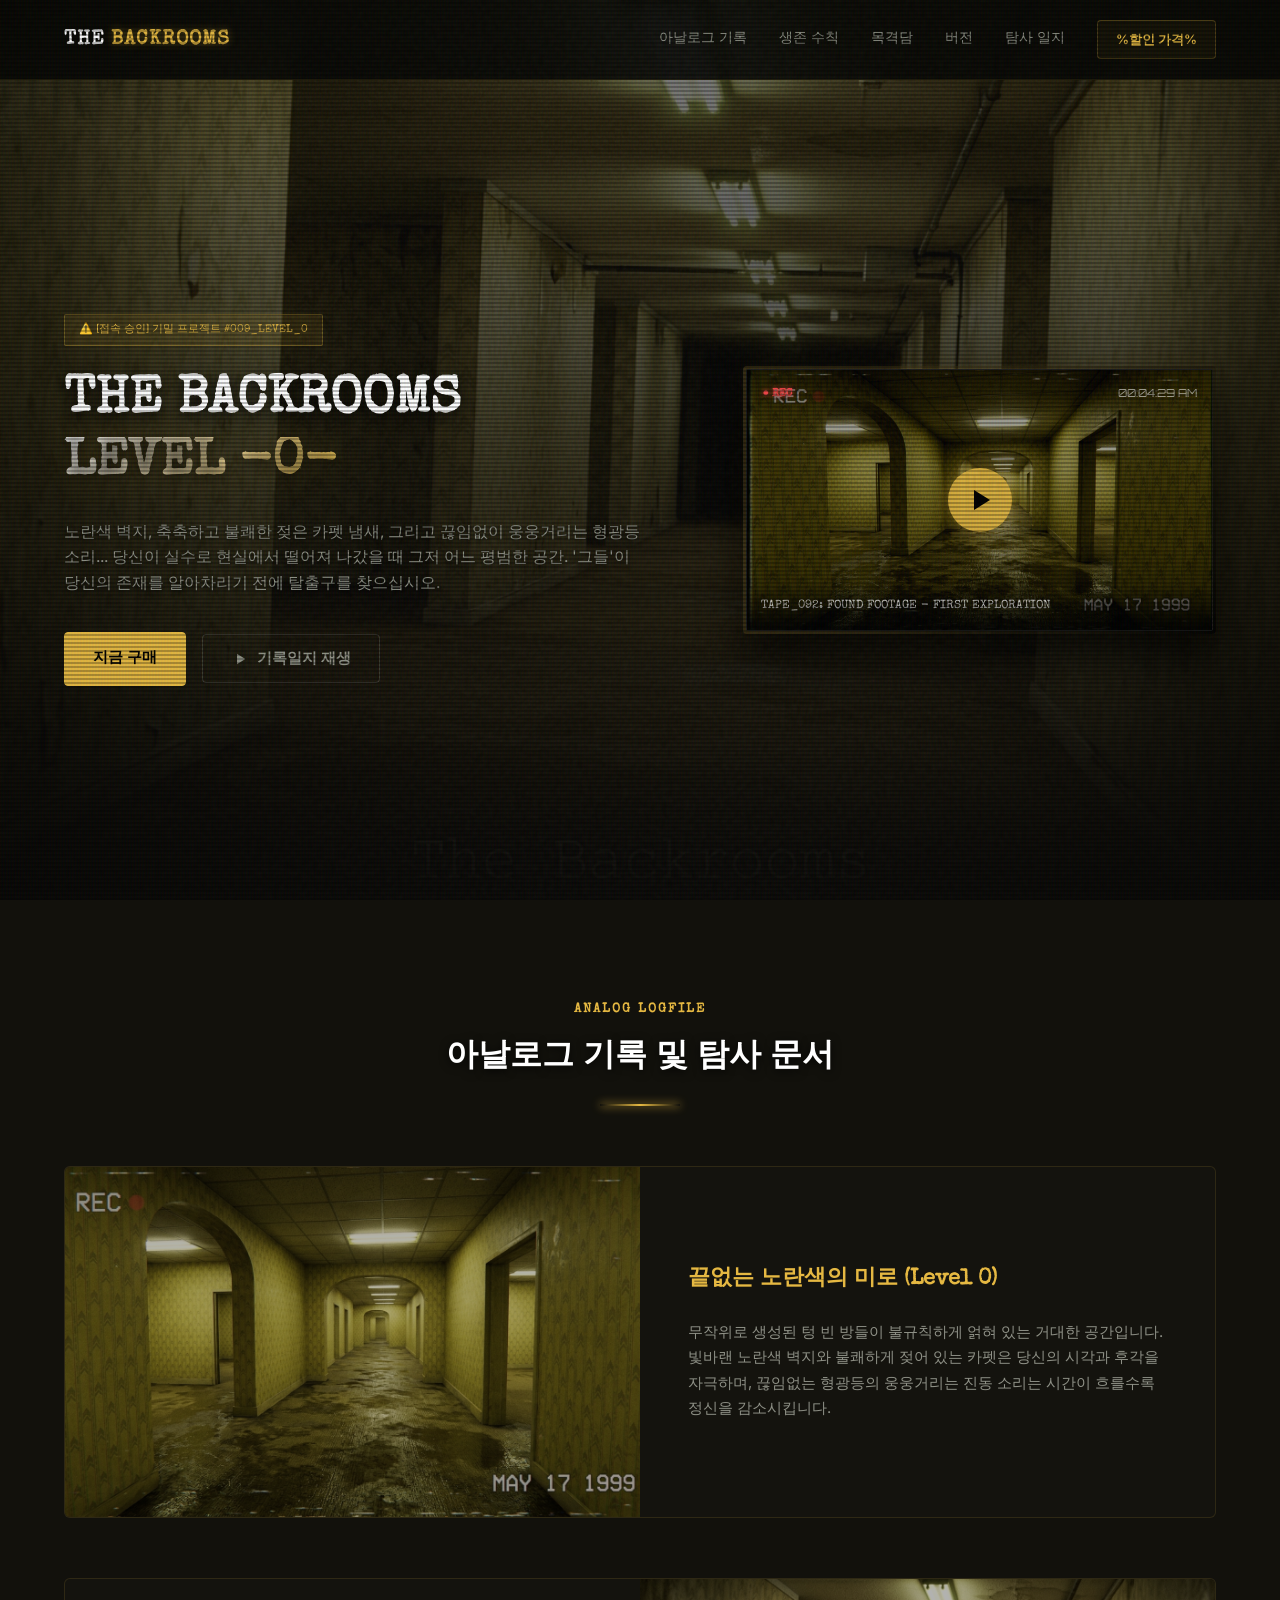
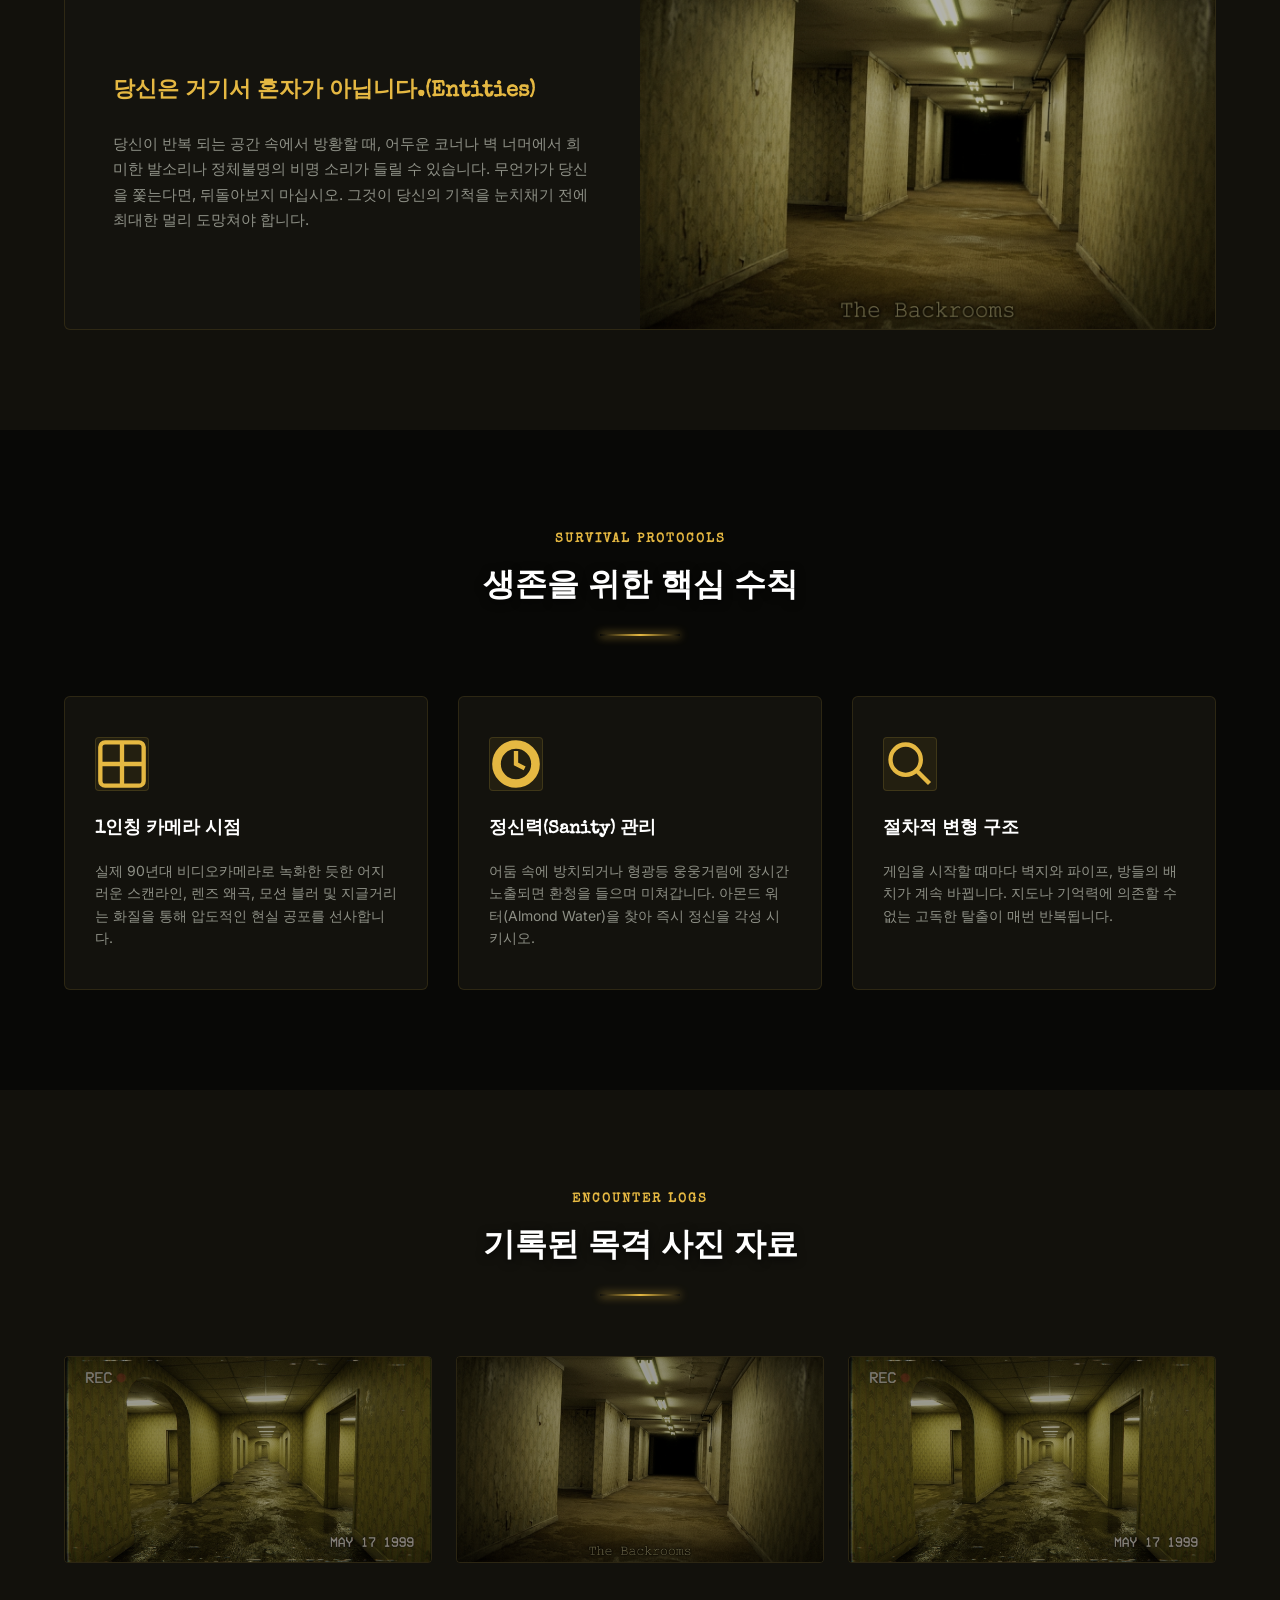
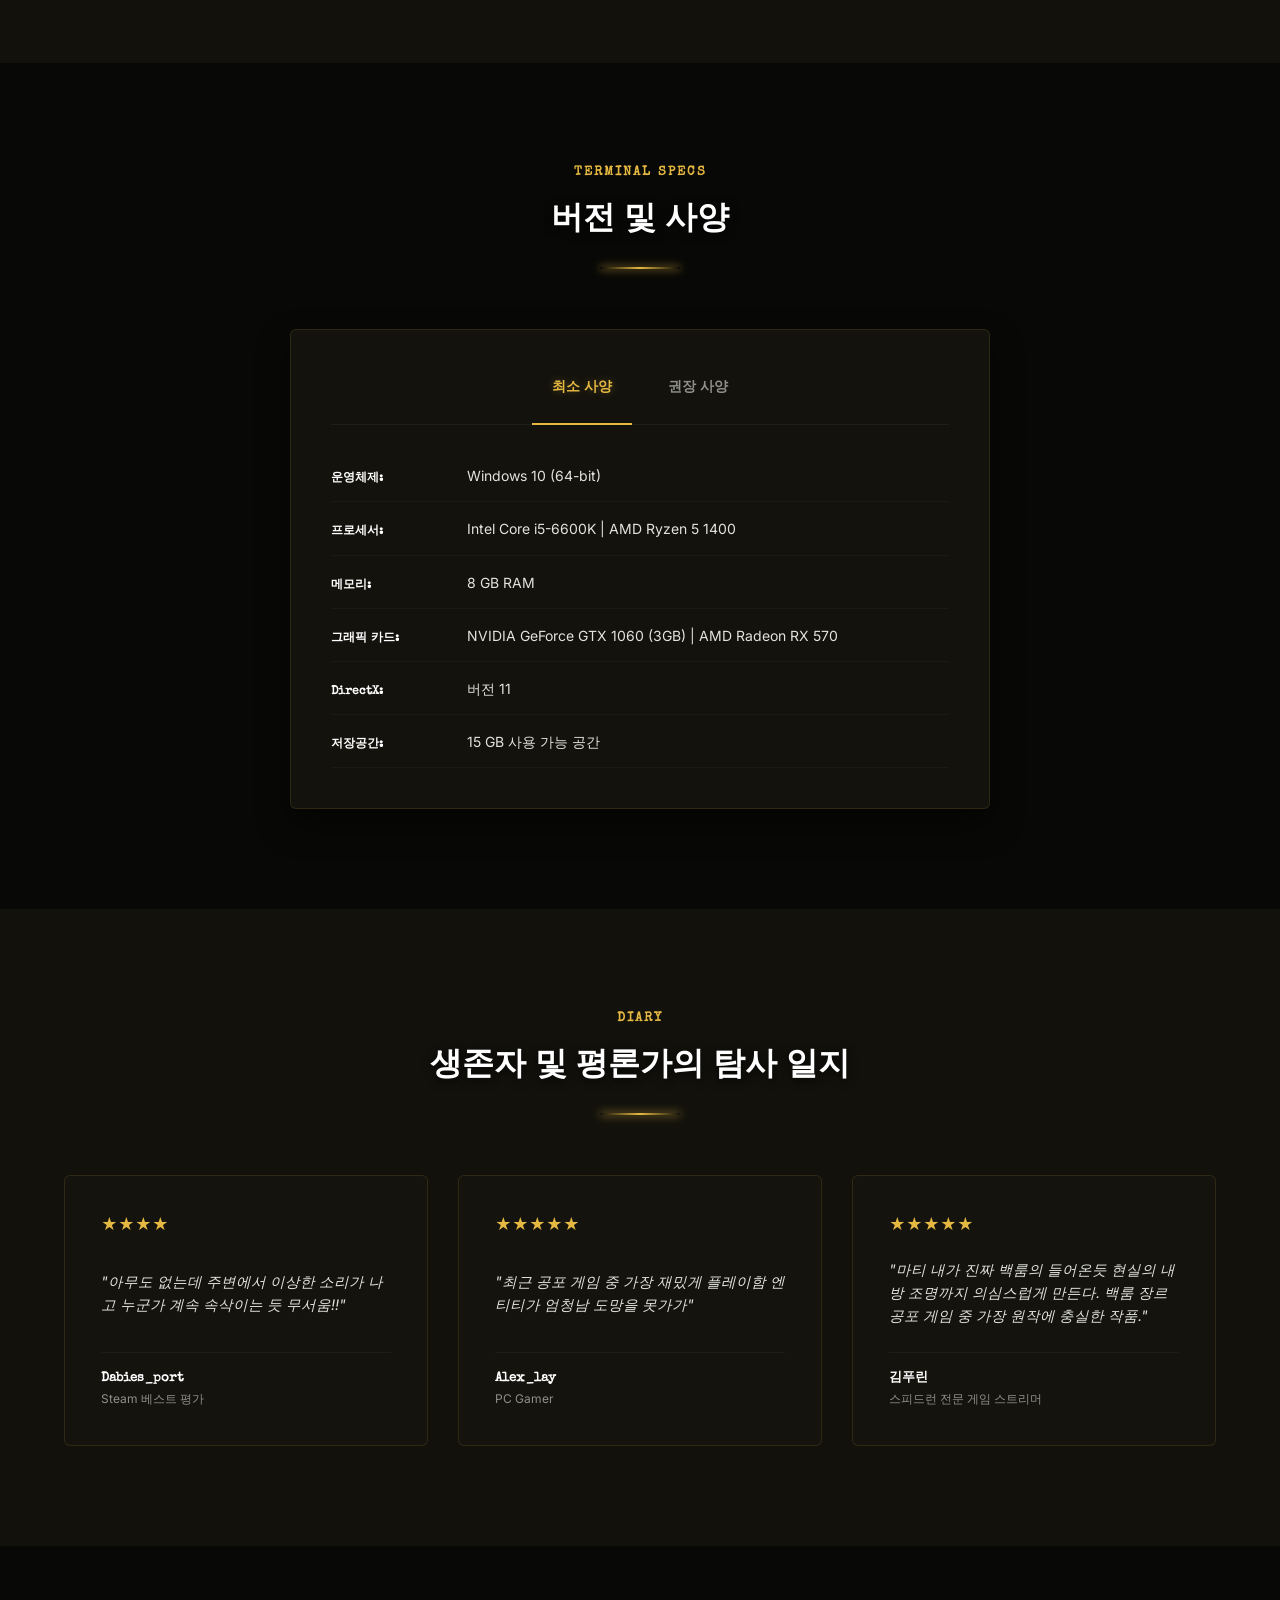
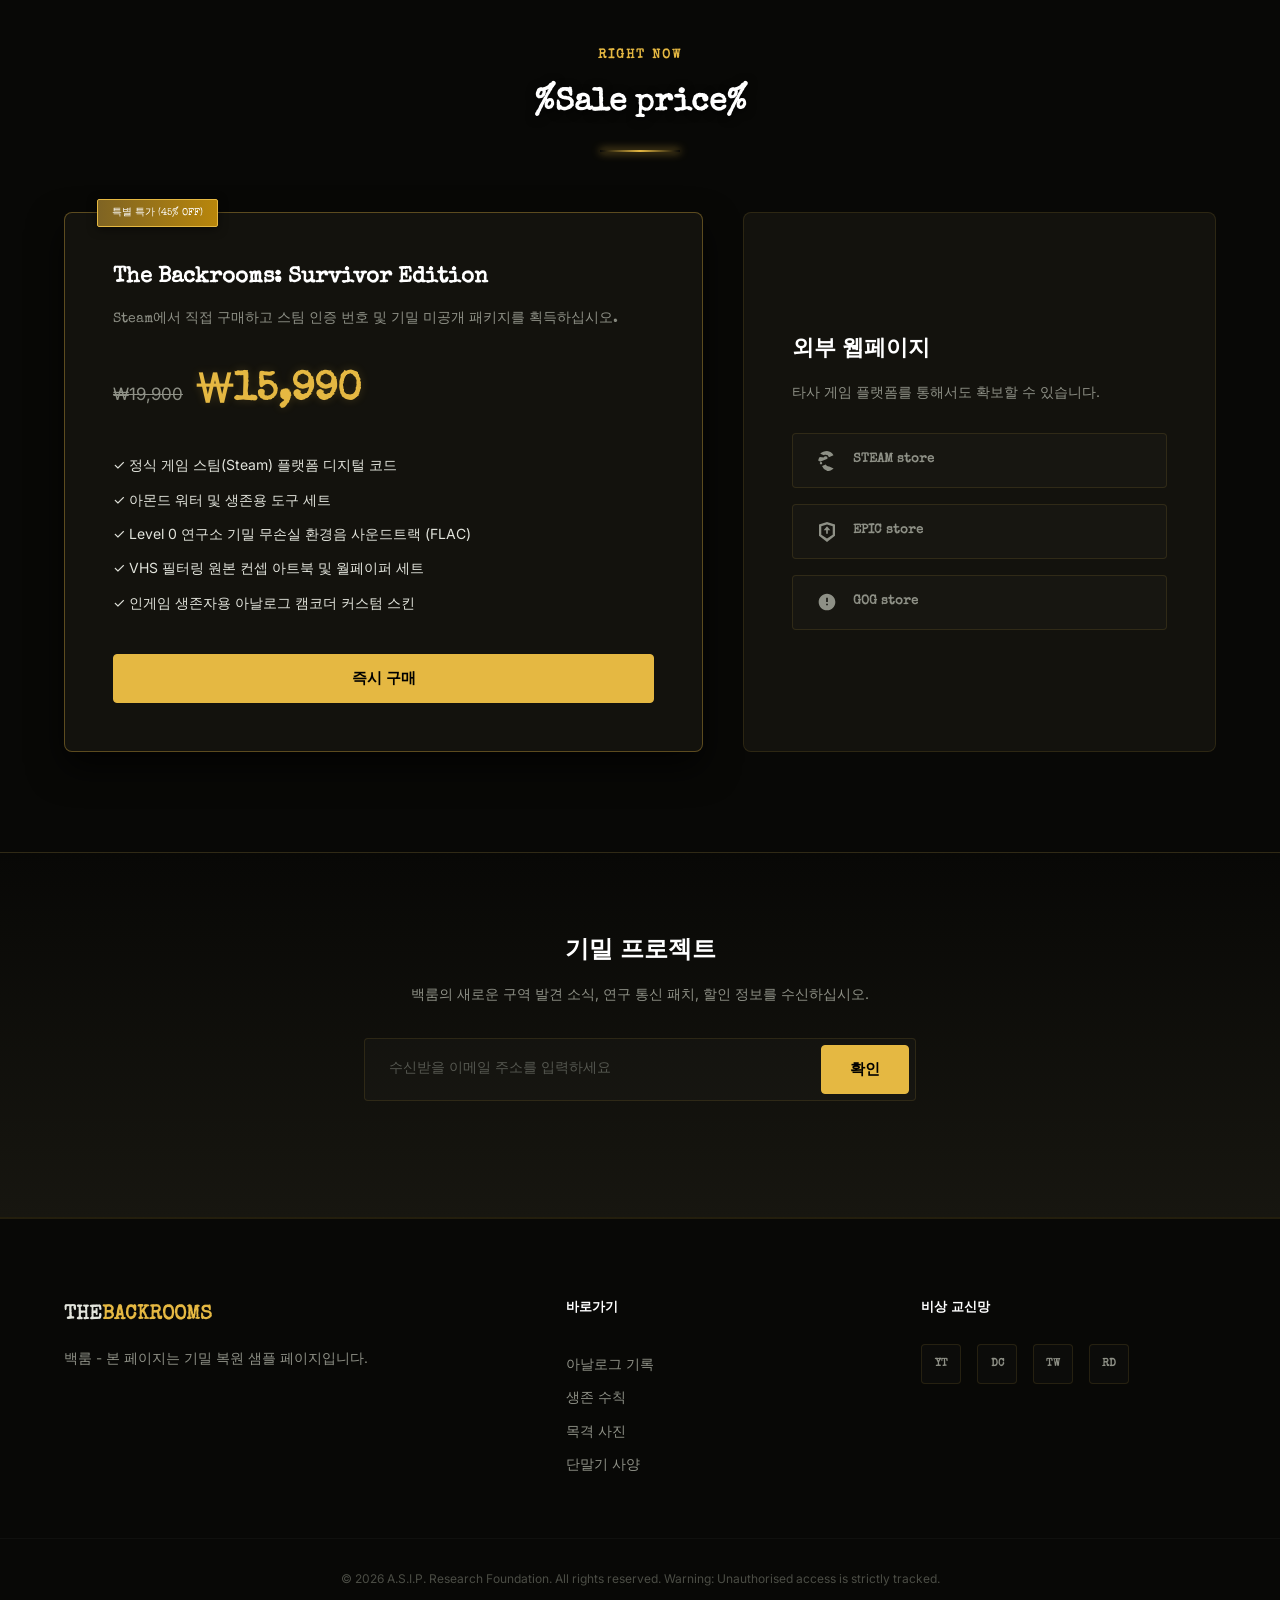
==== index.html @ 6754f657 "first commit" ====
<!DOCTYPE html>
<html lang="ko">
<head>
    <meta charset="UTF-8">
    <meta name="viewport" content="width=device-width, initial-scale=1.0">
    <title>THE BACKROOMS | 백룸 미지의 공간</title>
    <!-- SEO Meta Tags -->
    <meta name="description" content="더 백룸: 미지의 공간 - 그저 평범한 방에서 탈출하세요. 평범한 일상 속의 공포를 체험하는 1인칭 아날로그 생존 호러 게임.">
    <meta name="keywords" content="The Backrooms, 백룸, 백룸게임, 리미널 스페이스, 아날로그 호러, 공포게임, 생존게임, 미지의 게임">
    
    <!-- Open Graph / Facebook -->
    <meta property="og:type" content="website">
    <meta property="og:title" content="THE BACKROOMS | Lost in the Liminal">
    <meta property="og:description" content="그저 어느 평범한 방에서 탈출하십시오. '그들'이 오기 전에.">
    <meta property="og:image" content="./assets/hero_bg.jpg">
    
    <!-- Twitter -->
    <meta property="twitter:card" content="summary_large_image">
    <meta property="twitter:title" content="THE BACKROOMS | Lost in the Liminal">
    <meta property="twitter:description" content="그저 어느 평범한 방에서 탈출하십시오. '그들'이 오기 전에.">
    <meta property="twitter:image" content="./assets/hero_bg.jpg">

    <!-- Fonts -->
    <link rel="preconnect" href="https://fonts.googleapis.com">
    <link rel="preconnect" href="https://fonts.gstatic.com" crossorigin>
    <link href="https://fonts.googleapis.com/css2?family=Special+Elite&family=Inter:wght@300;400;500;600;700&family=Orbitron:wght@500;700;900&display=swap" rel="stylesheet">
    
    <!-- Stylesheet -->
    <link rel="stylesheet" href="style.css">
</head>
<body class="backrooms-theme">

    <!-- VHS Scanline/Noise Overlay -->
    <div class="vhs-overlay"></div>
    <div class="vhs-static"></div>

    <!-- Header Navigation -->
    <header class="navbar" id="main-navbar">
        <div class="nav-container">
            <a href="#" class="nav-logo">
                <span class="logo-text">THE</span><span class="logo-highlight">BACKROOMS</span>
            </a>
            <nav class="nav-menu" id="nav-menu">
                <a href="#about" class="nav-link">아날로그 기록</a>
                <a href="#features" class="nav-link">생존 수칙</a>
                <a href="#gallery" class="nav-link">목격담</a>
                <a href="#specs" class="nav-link">버전</a>
                <a href="#reviews" class="nav-link">탐사 일지</a>
                <a href="#purchase" class="btn btn-secondary nav-buy-btn">%할인 가격%</a>
            </nav>
            <button class="nav-toggle" id="nav-toggle" aria-label="메뉴 토글">
                <span class="bar"></span>
                <span class="bar"></span>
                <span class="bar"></span>
            </button>
        </div>
    </header>

    <!-- Hero Section -->
    <section class="hero" id="home">
        <div class="hero-bg" style="background-image: linear-gradient(to bottom, rgba(10, 9, 8, 0.5), rgba(10, 9, 8, 0.98)), url('./assets/hero_bg.jpg');"></div>
        <div class="hero-content-wrapper">
            <div class="container hero-container">
                <div class="hero-text-block">
                    <span class="hero-badge glitch-flicker">⚠️ [접속 승인] 기밀 프로젝트 #009_LEVEL_0</span>
                    <h1 class="hero-title glitch-text" data-text="THE BACKROOMS">THE BACKROOMS<br><span class="gradient-text font-retro">LEVEL -0-</span></h1>
                    <p class="hero-description">
                        노란색 벽지, 축축하고 불쾌한 젖은 카펫 냄새, 그리고 끊임없이 웅웅거리는 형광등 소리... 당신이 실수로 현실에서 떨어져 나갔을 때 그저 어느 평범한 공간. '그들'이 당신의 존재를 알아차리기 전에 탈출구를 찾으십시오.
                    </p>
                    <div class="hero-cta-group">
                        <a href="#purchase" class="btn btn-primary btn-glow font-retro">지금 구매</a>
                        <button class="btn btn-outline font-retro" id="play-trailer-btn">
                            <svg class="play-icon" viewBox="0 0 24 24" fill="currentColor">
                                <path d="M8 5v14l11-7z"/>
                            </svg>
                            기록일지 재생
                        </button>
                    </div>
                </div>
                <div class="hero-media-block">
                    <div class="hero-card-glowing">
                        <div class="video-container vhs-frame">
                            <div class="vhs-rec-indicator">● REC</div>
                            <div class="vhs-time-indicator">00:04:29 AM</div>
                            <img src="./assets/screenshot_1.jpg" alt="The Backrooms Level 0" class="video-placeholder">
                            <button class="play-overlay-btn" id="play-video-btn" aria-label="재생">
                                <span class="play-arrow"></span>
                            </button>
                            <div class="video-title-bar">TAPE_092: FOUND FOOTAGE - FIRST EXPLORATION</div>
                        </div>
                    </div>
                </div>
            </div>
        </div>
    </section>

    <!-- Game Description Section -->
    <section class="about" id="about">
        <div class="container">
            <div class="section-header">
                <span class="subtitle">ANALOG LOGFILE</span>
                <h2 class="section-title text-flicker">아날로그 기록 및 탐사 문서</h2>
                <div class="header-line"></div>
            </div>
            <div class="about-grid">
                <div class="about-card-large">
                    <div class="about-card-img" style="background-image: url('./assets/screenshot_1.jpg');"></div>
                    <div class="about-card-content">
                        <h3>끝없는 노란색의 미로 (Level 0)</h3>
                        <p>
                            무작위로 생성된 텅 빈 방들이 불규칙하게 얽혀 있는 거대한 공간입니다. 빛바랜 노란색 벽지와 불쾌하게 젖어 있는 카펫은 당신의 시각과 후각을 자극하며, 끊임없는 형광등의 웅웅거리는 진동 소리는 시간이 흐를수록 정신을 감소시킵니다.
                        </p>
                    </div>
                </div>
                <div class="about-card-large reverse">
                    <div class="about-card-img" style="background-image: url('./assets/screenshot_2.jpg');"></div>
                    <div class="about-card-content">
                        <h3>당신은 거기서 혼자가 아닙니다.(Entities)</h3>
                        <p>
                            당신이 반복 되는 공간 속에서 방황할 때, 어두운 코너나 벽 너머에서 희미한 발소리나 정체불명의 비명 소리가 들릴 수 있습니다. 무언가가 당신을 쫓는다면, 뒤돌아보지 마십시오. 그것이 당신의 기척을 눈치채기 전에 최대한 멀리 도망쳐야 합니다.
                        </p>
                    </div>
                </div>
            </div>
        </div>
    </section>

    <!-- Key Features Section -->
    <section class="features" id="features">
        <div class="container">
            <div class="section-header">
                <span class="subtitle">SURVIVAL PROTOCOLS</span>
                <h2 class="section-title">생존을 위한 핵심 수칙</h2>
                <div class="header-line"></div>
            </div>
            <div class="features-grid">
                <div class="feature-card">
                    <div class="feature-icon">
                        <svg viewBox="0 0 24 24" fill="none" stroke="currentColor" stroke-width="2">
                            <rect x="2" y="2" width="20" height="20" rx="2.18" ry="2.18"/>
                            <line x1="12" y1="2" x2="12" y2="22"/>
                            <line x1="2" y1="12" x2="22" y2="12"/>
                        </svg>
                    </div>
                    <h3>1인칭 카메라 시점</h3>
                    <p>실제 90년대 비디오카메라로 녹화한 듯한 어지러운 스캔라인, 렌즈 왜곡, 모션 블러 및 지글거리는 화질을 통해 압도적인 현실 공포를 선사합니다.</p>
                </div>
                <div class="feature-card">
                    <div class="feature-icon">
                        <svg viewBox="0 0 24 24" fill="none" stroke="currentColor" stroke-width="2">
                            <path d="M12 2a10 10 0 0 0-10 10c0 5.523 4.477 10 10 10s10-4.477 10-10A10 10 0 0 0 12 2zm0 18a8 8 0 1 1 0-16 8 8 0 0 1 0 16z"/>
                            <path d="M12 6v6l4 2"/>
                        </svg>
                    </div>
                    <h3>정신력(Sanity) 관리</h3>
                    <p>어둠 속에 방치되거나 형광등 웅웅거림에 장시간 노출되면 환청을 들으며 미쳐갑니다. 아몬드 워터(Almond Water)을 찾아 즉시 정신을 각성 시키시오.</p>
                </div>
                <div class="feature-card">
                    <div class="feature-icon">
                        <svg viewBox="0 0 24 24" fill="none" stroke="currentColor" stroke-width="2">
                            <path d="M21 21L15 15M17 10C17 13.866 13.866 17 10 17C6.13401 17 3 13.866 3 10C3 6.13401 6.13401 3 10 3C13.866 3 17 6.13401 17 10Z" />
                        </svg>
                    </div>
                    <h3>절차적 변형 구조</h3>
                    <p>게임을 시작할 때마다 벽지와 파이프, 방들의 배치가 계속 바뀝니다. 지도나 기억력에 의존할 수 없는 고독한 탈출이 매번 반복됩니다.</p>
                </div>
            </div>
        </div>
    </section>

    <!-- Screenshot Gallery Section -->
    <section class="gallery" id="gallery">
        <div class="container">
            <div class="section-header">
                <span class="subtitle">ENCOUNTER LOGS</span>
                <h2 class="section-title">기록된 목격 사진 자료</h2>
                <div class="header-line"></div>
            </div>
            <div class="gallery-grid">
                <div class="gallery-item" data-index="0">
                    <img src="./assets/screenshot_1.jpg" alt="Level 0: 노란 벽지와 젖은 카펫 구조">
                    <div class="gallery-overlay">
                        <span>파일 복원</span>
                    </div>
                </div>
                <div class="gallery-item" data-index="1">
                    <img src="./assets/screenshot_2.jpg" alt="Level 1: 기괴한 파이프 지하 통로">
                    <div class="gallery-overlay">
                        <span>파일 복원</span>
                    </div>
                </div>
                <div class="gallery-item" data-index="2">
                    <img src="./assets/screenshot_3.jpg" alt="Level 37: 몽환적이지만 기괴한 풀룸(Poolrooms)">
                    <div class="gallery-overlay">
                        <span>파일 복원</span>
                    </div>
                </div>
            </div>
        </div>
    </section>

    <!-- System Requirements Section -->
    <section class="specs" id="specs">
        <div class="container">
            <div class="section-header">
                <span class="subtitle">TERMINAL SPECS</span>
                <h2 class="section-title">버전 및 사양</h2>
                <div class="header-line"></div>
            </div>
            <div class="specs-wrapper">
                <div class="specs-tabs">
                    <button class="spec-tab-btn active font-retro" data-tab="min">최소 사양</button>
                    <button class="spec-tab-btn font-retro" data-tab="rec">권장 사양</button>
                </div>
                <div class="specs-content active" id="spec-min">
                    <ul class="spec-list">
                        <li><strong>운영체제:</strong> Windows 10 (64-bit)</li>
                        <li><strong>프로세서:</strong> Intel Core i5-6600K | AMD Ryzen 5 1400</li>
                        <li><strong>메모리:</strong> 8 GB RAM</li>
                        <li><strong>그래픽 카드:</strong> NVIDIA GeForce GTX 1060 (3GB) | AMD Radeon RX 570</li>
                        <li><strong>DirectX:</strong> 버전 11</li>
                        <li><strong>저장공간:</strong> 15 GB 사용 가능 공간</li>
                    </ul>
                </div>
                <div class="specs-content" id="spec-rec">
                    <ul class="spec-list">
                        <li><strong>운영체제:</strong> Windows 10/11 (64-bit)</li>
                        <li><strong>프로세서:</strong> Intel Core i7-8700K | AMD Ryzen 5 3600X</li>
                        <li><strong>메모리:</strong> 16 GB RAM</li>
                        <li><strong>그래픽 카드:</strong> NVIDIA GeForce RTX 2060 (6GB) | AMD Radeon RX 5600 XT (빛 추적 및 그림자 필수)</li>
                        <li><strong>DirectX:</strong> 버전 12</li>
                        <li><strong>저장공간:</strong> 15 GB 사용 가능 공간 (SSD 권장)</li>
                    </ul>
                </div>
            </div>
        </div>
    </section>

    <!-- Reviews Section -->
    <section class="reviews" id="reviews">
        <div class="container">
            <div class="section-header">
                <span class="subtitle">DIARY</span>
                <h2 class="section-title">생존자 및 평론가의 탐사 일지</h2>
                <div class="header-line"></div>
            </div>
            <div class="reviews-slider">
                <div class="review-card">
                    <div class="review-stars">★★★★</div>
                    <p class="review-text">"아무도 없는데 주변에서 이상한 소리가 나고 누군가 계속 속삭이는 듯 무서움!!"</p>
                    <div class="review-author">
                        <span class="author-name">Dabies_port</span>
                        <span class="author-title">Steam 베스트 평가</span>
                    </div>
                </div>
                <div class="review-card">
                    <div class="review-stars">★★★★★</div>
                    <p class="review-text">"최근 공포 게임 중 가장 재밌게 플레이함 엔티티가 엄청남 도망을 못가가"</p>
                    <div class="review-author">
                        <span class="author-name">Alex_lay</span>
                        <span class="author-title">PC Gamer</span>
                    </div>
                </div>
                <div class="review-card">
                    <div class="review-stars">★★★★★</div>
                    <p class="review-text">"마티 내가 진짜 백룸의 들어온듯 현실의 내 방 조명까지 의심스럽게 만든다. 백룸 장르 공포 게임 중 가장 원작에 충실한 작품."</p>
                    <div class="review-author">
                        <span class="author-name">김푸린</span>
                        <span class="author-title">스피드런 전문 게임 스트리머</span>
                    </div>
                </div>
            </div>
        </div>
    </section>

    <!-- Purchase Section -->
    <section class="purchase" id="purchase">
        <div class="container">
            <div class="section-header">
                <span class="subtitle">Right now</span>
                <h2 class="section-title text-flicker">%Sale price%</h2>
                <div class="header-line"></div>
            </div>
            <div class="purchase-grid">
                <!-- Direct Website Purchase Card (Premium Highlighted) -->
                <div class="purchase-card direct-card backrooms-card">
                    <div class="card-badge glitch-flicker">특별 특가 (45% OFF)</div>
                    <h3 class="font-retro">The Backrooms: Survivor Edition</h3>
                    <p class="card-desc font-retro">Steam에서 직접 구매하고 스팀 인증 번호 및 기밀 미공개 패키지를 획득하십시오.</p>
                    <div class="price-block">
                        <span class="price-original">₩19,900</span>
                        <span class="price-current font-retro">₩15,990</span>
                    </div>
                    <ul class="card-features">
                        <li>✓ 정식 게임 스팀(Steam) 플랫폼 디지털 코드</li>
                        <li>✓ 아몬드 워터 및 생존용 도구 세트</li>
                        <li>✓ Level 0 연구소 기밀 무손실 환경음 사운드트랙 (FLAC)</li>
                        <li>✓ VHS 필터링 원본 컨셉 아트북 및 월페이퍼 세트</li>
                        <li>✓ 인게임 생존자용 아날로그 캠코더 커스텀 스킨</li>
                    </ul>
                    <button class="btn btn-primary btn-glow btn-block font-retro" id="direct-buy-btn">즉시 구매</button>
                </div>

                <!-- Third Party Platform Links -->
                <div class="purchase-card platforms-card">
                    <h3>외부 웹페이지</h3>
                    <p class="card-desc">타사 게임 플랫폼를 통해서도 확보할 수 있습니다.</p>
                    
                    <div class="platform-buttons-list">
                        <a href="https://store.steampowered.com" target="_blank" rel="noopener noreferrer" class="platform-btn steam-btn font-retro">
                            <span class="platform-icon">
                                <svg viewBox="0 0 24 24" fill="currentColor" width="20" height="20">
                                    <path d="M12 .007c-3.155 0-6.002 1.226-8.12 3.208l4.492 1.848c.57-.35 1.25-.558 1.98-.558a4.14 4.14 0 0 1 3.97 2.977l5.485-2.285A9.97 9.97 0 0 0 12 .007zm-1.65 6.345a2.5 2.5 0 0 0-2.316 1.545l4.316 1.777a2.5 2.5 0 0 0-2-3.322zm-7.142.87a9.92 9.92 0 0 0-1.85 4.382c.07-.015.132-.047.2-.047.96 0 1.78.618 2.08 1.48l9.043-3.766a2.49 2.49 0 0 0-1.576-1.12L3.208 7.222zm1.616 6.071c-.772 0-1.4.628-1.4 1.4s.628 1.4 1.4 1.4 1.4-.628 1.4-1.4-.628-1.4-1.4-1.4zM12 23.993c3.082 0 5.875-1.173 7.978-3.076l-5.322-2.215a4.15 4.15 0 0 1-4.156-2.58l-4.5 1.85a9.96 9.96 0 0 0 5.996 5.86c.002.062.004.101.004.161z"/>
                                </svg>
                            </span>
                            <span>STEAM store</span>
                        </a>
                        <a href="https://store.epicgames.com" target="_blank" rel="noopener noreferrer" class="platform-btn epic-btn font-retro">
                            <span class="platform-icon">
                                <svg viewBox="0 0 24 24" fill="currentColor" width="20" height="20">
                                    <path d="M12 0L2.4 3v13.5l9.6 7.5 9.6-7.5V3zm0 2.87L18.86 5v10.37L12 19.86l-6.86-4.49V5zm0 2.27L8 10h3v4h2v-4h3z"/>
                                </svg>
                            </span>
                            <span>EPIC store</span>
                        </a>
                        <a href="https://www.gog.com" target="_blank" rel="noopener noreferrer" class="platform-btn gog-btn font-retro">
                            <span class="platform-icon">
                                <svg viewBox="0 0 24 24" fill="currentColor" width="20" height="20">
                                    <path d="M12 2C6.48 2 2 6.48 2 12s4.48 10 10 10 10-4.48 10-10S17.52 2 12 2zm1 14h-2v-2h2v2zm0-4h-2V7h2v5z"/>
                                </svg>
                            </span>
                            <span>GOG store</span>
                        </a>
                    </div>
                </div>
            </div>
        </div>
    </section>

    <!-- Newsletter Section -->
    <section class="newsletter">
        <div class="container newsletter-container">
            <h3 class="font-retro">기밀 프로젝트</h3>
            <p>백룸의 새로운 구역 발견 소식, 연구 통신 패치, 할인 정보를 수신하십시오.</p>
            <form class="newsletter-form" id="newsletter-form">
                <input type="email" placeholder="수신받을 이메일 주소를 입력하세요" required id="newsletter-email" aria-label="이메일 주소" class="font-retro">
                <button type="submit" class="btn btn-primary font-retro">확인</button>
            </form>
            <div class="newsletter-msg" id="newsletter-msg"></div>
        </div>
    </section>

    <!-- Footer -->
    <footer class="footer">
        <div class="container footer-container">
            <div class="footer-info">
                <div class="footer-logo">THE<span>BACKROOMS</span></div>
                <p>백룸 - 본 페이지는 기밀 복원 샘플 페이지입니다.</p>
            </div>
            <div class="footer-links font-retro">
                <h4>바로가기</h4>
                <a href="#about">아날로그 기록</a>
                <a href="#features">생존 수칙</a>
                <a href="#gallery">목격 사진</a>
                <a href="#specs">단말기 사양</a>
            </div>
            <div class="footer-social font-retro">
                <h4>비상 교신망</h4>
                <div class="social-icons">
                    <a href="#" aria-label="YouTube">YT</a>
                    <a href="#" aria-label="Discord">DC</a>
                    <a href="#" aria-label="Twitter">TW</a>
                    <a href="#" aria-label="Reddit">RD</a>
                </div>
            </div>
        </div>
        <div class="footer-bottom">
            <p>&copy; 2026 A.S.I.P. Research Foundation. All rights reserved. Warning: Unauthorised access is strictly tracked.</p>
        </div>
    </footer>

    <!-- Video/Trailer Modal (VHS Corrupted Style) -->
    <div class="modal" id="video-modal">
        <div class="modal-backdrop" id="video-modal-backdrop"></div>
        <div class="modal-wrapper modal-video-wrapper vhs-glow-frame">
            <button class="modal-close" id="video-modal-close" aria-label="닫기">&times;</button>
            <div class="modal-content">
                <div class="video-ratio-box">
                    <!-- The Backrooms Found Footage theme matching video -->
                    <iframe src="https://www.youtube.com/embed/H4dGvqNjmsY?enablejsapi=1" title="YouTube video player" frameborder="0" allow="accelerometer; autoplay; clipboard-write; encrypted-media; gyroscope; picture-in-picture; web-share" allowfullscreen id="trailer-iframe"></iframe>
                </div>
            </div>
        </div>
    </div>

    <!-- Lightbox Gallery Modal -->
    <div class="modal" id="lightbox-modal">
        <div class="modal-backdrop" id="lightbox-backdrop"></div>
        <div class="modal-wrapper modal-lightbox-wrapper">
            <button class="modal-close" id="lightbox-close" aria-label="닫기">&times;</button>
            <div class="modal-content lightbox-content">
                <img src="" id="lightbox-img" alt="확대된 이미지">
                <div class="lightbox-caption" id="lightbox-caption"></div>
                <button class="lightbox-nav prev" id="lightbox-prev" aria-label="이전 이미지">&#10094;</button>
                <button class="lightbox-nav next" id="lightbox-next" aria-label="다음 이미지">&#10095;</button>
            </div>
        </div>
    </div>

    <!-- Purchase/Checkout Modal (A.S.I.P. Terminal Database Style) -->
    <div class="modal" id="checkout-modal">
        <div class="modal-backdrop" id="checkout-backdrop"></div>
        <div class="modal-wrapper modal-checkout-wrapper terminal-border">
            <button class="modal-close" id="checkout-close" aria-label="닫기">&times;</button>
            <div class="modal-content checkout-content terminal-bg">
                <div class="checkout-header">
                    <h2 class="terminal-green">A.S.I.P. SECURE TERMINAL v4.1</h2>
                    <p class="terminal-muted">보안 연결을 통해 생존키 암호 결제를 승인하고 스팀키를 추출합니다.</p>
                </div>
                
                <div class="checkout-body" id="checkout-form-container">
                    <div class="order-summary terminal-summary">
                        <span class="item-name terminal-green">TAPE: Lost in the Liminal (Direct)</span>
                        <span class="item-price terminal-yellow">₩11,000</span>
                    </div>
                    
                    <form id="checkout-form" class="checkout-form">
                        <div class="form-group">
                            <label for="buyer-email" class="terminal-label">수신용 이메일 터미널</label>
                            <input type="email" id="buyer-email" required placeholder="name@domain.com" class="terminal-input">
                        </div>
                        <div class="form-group">
                            <label for="card-number" class="terminal-label">보안 카드 식별번호</label>
                            <input type="text" id="card-number" required placeholder="0000 - 0000 - 0000 - 0000" maxlength="19" class="terminal-input">
                        </div>
                        <div class="form-row">
                            <div class="form-group">
                                <label for="card-expiry" class="terminal-label">만료 일자 (MM/YY)</label>
                                <input type="text" id="card-expiry" required placeholder="MM/YY" maxlength="5" class="terminal-input">
                            </div>
                            <div class="form-group">
                                <label for="card-cvc" class="terminal-label">보안 암호 (CVC)</label>
                                <input type="password" id="card-cvc" required placeholder="***" maxlength="3" class="terminal-input">
                            </div>
                        </div>
                        <div class="form-group-checkbox">
                            <input type="checkbox" id="agree-terms" required>
                            <label for="agree-terms" class="terminal-muted">본 데이터 전송 규정 및 자산 사용 동의에 승인합니다.</label>
                        </div>
                        <button type="submit" class="btn btn-primary btn-block terminal-btn" id="pay-submit-btn">
                            [ 암호화 전송 및 결제 승인 ]
                        </button>
                    </form>
                </div>
                
                <!-- Purchase Success View (Corrupted terminal) -->
                <div class="checkout-success" id="checkout-success-container">
                    <div class="success-icon terminal-success-icon">🔑</div>
                    <h2 class="terminal-green font-retro">추출 완료: 스팀 코드 발급</h2>
                    <p class="success-desc terminal-muted">보안 데이터 검증 승인. 귀하의 기밀 생존용 코드를 복사하십시오.</p>
                    <div class="steam-key-box terminal-key-box">
                        <span class="steam-key terminal-yellow" id="generated-steam-key">BC-E901-D34A-C992-E23B</span>
                        <button class="btn btn-secondary btn-sm terminal-copy-btn" id="copy-key-btn">[코드 복사]</button>
                    </div>
                    <p class="success-note terminal-muted">동일 코드가 아카이브 전송을 위해 이메일(<span id="success-email" class="terminal-green"></span>)로 백업되었습니다.</p>
                    <button class="btn btn-outline btn-block terminal-close-btn" id="success-close-btn">[ 터미널 종료 ]</button>
                </div>
            </div>
        </div>
    </div>

    <!-- Toast Notification (Corrupted) -->
    <div class="toast terminal-toast" id="toast">SYSTEM: 코드가 복사되었습니다.</div>

    <script src="app.js"></script>
</body>
</html>
---- style.css ----
/* ==========================================================================
   Backrooms Theme Stylesheet - Lost in the Liminal
   ========================================================================== */

/* Design Tokens & Colors (Backrooms Specific) */
:root {
    --bg-darker: #080806;
    --bg-dark: #12110c;
    --bg-card: rgba(22, 21, 16, 0.85);
    --bg-card-hover: rgba(33, 31, 23, 0.95);
    
    --color-primary: #e5b842;      /* Fluorescent yellow */
    --color-secondary: #c29d38;    /* Muted yellow-brown */
    --color-terminal: #3dfd72;     /* Old terminal green */
    --color-text-main: #e2e4dc;
    --color-text-muted: #8e9086;
    --color-border: rgba(229, 184, 66, 0.12);
    --color-border-glow: rgba(229, 184, 66, 0.25);
    
    --font-sans: 'Inter', -apple-system, sans-serif;
    --font-display: 'Orbitron', sans-serif;
    --font-retro: 'Special Elite', monospace;
    
    --transition-smooth: all 0.35s cubic-bezier(0.25, 0.8, 0.25, 1);
    --transition-fast: all 0.15s ease;
}

/* Reset & Base Styles */
* {
    margin: 0;
    padding: 0;
    box-sizing: border-box;
    scroll-behavior: smooth;
}

body.backrooms-theme {
    background-color: var(--bg-darker);
    color: var(--color-text-main);
    font-family: var(--font-sans);
    line-height: 1.6;
    overflow-x: hidden;
    position: relative;
}

/* Analog VHS / CRT Screen Filters */
.vhs-overlay {
    position: fixed;
    top: 0;
    left: 0;
    width: 100%;
    height: 100%;
    background: linear-gradient(
        rgba(18, 16, 16, 0) 50%, 
        rgba(0, 0, 0, 0.25) 50%
    ), linear-gradient(
        90deg, 
        rgba(255, 0, 0, 0.04), 
        rgba(0, 255, 0, 0.02), 
        rgba(0, 0, 255, 0.04)
    );
    background-size: 100% 4px, 3px 100%;
    pointer-events: none;
    z-index: 9999;
}

/* Subtle CRT flickering */
.vhs-static {
    position: fixed;
    top: 0;
    left: 0;
    width: 100%;
    height: 100%;
    opacity: 0.035;
    background: radial-gradient(circle, transparent 50%, rgba(0,0,0,0.8) 100%),
                url("data:image/svg+xml,%3Csvg viewBox='0 0 200 200' xmlns='http://www.w3.org/2000/svg'%3E%3Cfilter id='noiseFilter'%3E%3CfeTurbulence type='fractalNoise' baseFrequency='0.8' numOctaves='3' stitchTiles='stitch'/%3E%3C/filter%3E%3Crect width='100%25' height='100%25' filter='url(%23noiseFilter)'/%3E%3C/svg%3E");
    pointer-events: none;
    z-index: 9998;
    animation: staticNoise 0.2s infinite;
}

@keyframes staticNoise {
    0% { background-position: 0px 0px; }
    50% { background-position: 50px 100px; }
    100% { background-position: -100px 50px; }
}

a {
    color: inherit;
    text-decoration: none;
    transition: var(--transition-fast);
}

img {
    max-width: 100%;
    height: auto;
    display: block;
}

ul {
    list-style: none;
}

/* Fonts Helper */
.font-retro {
    font-family: var(--font-retro) !important;
    letter-spacing: 0px !important;
}

/* Layout Container */
.container {
    width: 100%;
    max-width: 1200px;
    margin: 0 auto;
    padding: 0 24px;
}

/* Section Header */
.section-header {
    text-align: center;
    margin-bottom: 60px;
}

.subtitle {
    font-family: var(--font-retro);
    font-size: 13px;
    font-weight: 700;
    letter-spacing: 2px;
    color: var(--color-primary);
    text-transform: uppercase;
    display: block;
    margin-bottom: 12px;
}

.section-title {
    font-family: var(--font-retro);
    font-size: 32px;
    font-weight: 700;
    color: #fff;
    text-shadow: 0 2px 10px rgba(0, 0, 0, 0.8);
}

.header-line {
    width: 80px;
    height: 2px;
    background: linear-gradient(90deg, transparent, var(--color-primary), transparent);
    margin: 20px auto 0;
    box-shadow: 0 0 8px var(--color-primary);
}

/* Buttons System */
.btn {
    display: inline-flex;
    align-items: center;
    justify-content: center;
    padding: 14px 28px;
    font-family: var(--font-sans);
    font-size: 15px;
    font-weight: 600;
    border-radius: 4px;
    cursor: pointer;
    transition: var(--transition-smooth);
    border: none;
    outline: none;
    text-align: center;
}

.btn-primary {
    background-color: var(--color-primary);
    color: #000;
    border: 1px solid var(--color-primary);
}

.btn-primary:hover {
    transform: translateY(-2px);
    box-shadow: 0 0 20px rgba(229, 184, 66, 0.5);
    background-color: #fff;
    border-color: #fff;
}

.btn-secondary {
    background-color: rgba(229, 184, 66, 0.05);
    color: var(--color-primary);
    border: 1px solid rgba(229, 184, 66, 0.25);
}

.btn-secondary:hover {
    background-color: rgba(229, 184, 66, 0.15);
    border-color: var(--color-primary);
    box-shadow: 0 0 10px rgba(229, 184, 66, 0.2);
}

.btn-outline {
    background-color: transparent;
    color: var(--color-text-muted);
    border: 1px solid rgba(255, 255, 255, 0.15);
}

.btn-outline:hover {
    border-color: var(--color-primary);
    color: var(--color-primary);
    box-shadow: 0 0 12px rgba(229, 184, 66, 0.15);
}

.btn-glow {
    position: relative;
}

.btn-glow::after {
    content: '';
    position: absolute;
    top: 0;
    left: 0;
    right: 0;
    bottom: 0;
    border-radius: 4px;
    box-shadow: 0 0 15px var(--color-primary);
    opacity: 0;
    transition: var(--transition-smooth);
    z-index: -1;
}

.btn-glow:hover::after {
    opacity: 0.4;
}

.btn-block {
    display: flex;
    width: 100%;
}

.btn-sm {
    padding: 8px 16px;
    font-size: 13px;
}

/* Navbar */
.navbar {
    position: fixed;
    top: 0;
    left: 0;
    width: 100%;
    height: 80px;
    background-color: rgba(8, 8, 6, 0.9);
    backdrop-filter: blur(8px);
    -webkit-backdrop-filter: blur(8px);
    border-bottom: 1px solid var(--color-border);
    z-index: 1000;
    transition: var(--transition-smooth);
}

.navbar.scrolled {
    height: 70px;
    background-color: rgba(8, 8, 6, 0.98);
    border-bottom-color: rgba(229, 184, 66, 0.25);
    box-shadow: 0 5px 25px rgba(0,0,0,0.8);
}

.nav-container {
    max-width: 1200px;
    height: 100%;
    margin: 0 auto;
    padding: 0 24px;
    display: flex;
    align-items: center;
    justify-content: space-between;
}

.nav-logo {
    font-family: var(--font-retro);
    font-size: 20px;
    font-weight: 700;
    letter-spacing: 1px;
    display: flex;
    align-items: center;
}

.logo-text {
    color: #fff;
}

.logo-highlight {
    color: var(--color-primary);
    margin-left: 6px;
    text-shadow: 0 0 8px rgba(229, 184, 66, 0.4);
}

.nav-menu {
    display: flex;
    align-items: center;
    gap: 32px;
}

.nav-link {
    font-size: 14px;
    font-family: var(--font-retro);
    color: var(--color-text-muted);
}

.nav-link:hover {
    color: var(--color-primary);
    text-shadow: 0 0 6px rgba(229, 184, 66, 0.3);
}

.nav-buy-btn {
    padding: 8px 18px;
    font-size: 13px;
}

.nav-toggle {
    display: none;
    background: transparent;
    border: none;
    cursor: pointer;
    flex-direction: column;
    gap: 6px;
}

.nav-toggle .bar {
    width: 25px;
    height: 2px;
    background-color: #fff;
    transition: var(--transition-smooth);
}

/* Hero Section */
.hero {
    min-height: 100vh;
    padding-top: 100px;
    position: relative;
    display: flex;
    align-items: center;
    overflow: hidden;
}

.hero-bg {
    position: absolute;
    top: 0;
    left: 0;
    width: 100%;
    height: 100%;
    background-size: cover;
    background-position: center;
    z-index: -1;
    transform: scale(1.02);
}

.hero-content-wrapper {
    width: 100%;
    position: relative;
    z-index: 10;
}

.hero-container {
    display: grid;
    grid-template-columns: 1.15fr 0.85fr;
    gap: 40px;
    align-items: center;
}

.hero-text-block {
    max-width: 580px;
}

.hero-badge {
    background-color: rgba(229, 184, 66, 0.1);
    border: 1px solid rgba(229, 184, 66, 0.3);
    color: var(--color-primary);
    padding: 6px 14px;
    font-size: 11px;
    font-family: var(--font-retro);
    border-radius: 2px;
    display: inline-block;
    margin-bottom: 24px;
}

.hero-title {
    font-family: var(--font-retro);
    font-size: 52px;
    font-weight: 700;
    line-height: 1.2;
    margin-bottom: 24px;
    color: #fff;
    text-shadow: 0 4px 15px rgba(0,0,0,0.9);
}

.gradient-text {
    background: linear-gradient(135deg, #fff 0%, var(--color-primary) 100%);
    -webkit-background-clip: text;
    -webkit-text-fill-color: transparent;
    filter: drop-shadow(0 0 10px rgba(229, 184, 66, 0.2));
}

.hero-description {
    font-size: 16px;
    color: var(--color-text-muted);
    margin-bottom: 36px;
    text-shadow: 0 2px 4px rgba(0,0,0,0.8);
}

.hero-cta-group {
    display: flex;
    gap: 16px;
    align-items: center;
}

.play-icon {
    width: 18px;
    height: 18px;
    margin-right: 8px;
}

.hero-media-block {
    display: flex;
    justify-content: center;
}

.hero-card-glowing {
    position: relative;
    border-radius: 4px;
    padding: 3px;
    background: linear-gradient(135deg, rgba(229, 184, 66, 0.2) 0%, rgba(0, 0, 0, 0.8) 100%);
    box-shadow: 0 20px 40px rgba(0,0,0,0.8), 0 0 20px rgba(229, 184, 66, 0.05);
    overflow: hidden;
    width: 100%;
}

.video-container {
    position: relative;
    width: 100%;
    border-radius: 2px;
    overflow: hidden;
    aspect-ratio: 16/9;
    background-color: #000;
}

/* VHS UI elements overlay */
.vhs-frame {
    border: 1px solid rgba(255, 255, 255, 0.1);
}

.vhs-rec-indicator {
    position: absolute;
    top: 15px;
    left: 15px;
    font-family: var(--font-retro);
    font-size: 11px;
    color: #ef4444;
    text-shadow: 0 0 5px #ef4444;
    font-weight: 700;
    z-index: 4;
    animation: textFlicker 1s infinite;
}

.vhs-time-indicator {
    position: absolute;
    top: 15px;
    right: 15px;
    font-family: var(--font-display);
    font-size: 11px;
    color: rgba(255, 255, 255, 0.6);
    z-index: 4;
}

.video-placeholder {
    width: 100%;
    height: 100%;
    object-fit: cover;
    filter: sepia(0.2) brightness(0.6) contrast(1.1);
    transition: var(--transition-smooth);
}

.video-container:hover .video-placeholder {
    filter: sepia(0.3) brightness(0.7) contrast(1.2);
}

.play-overlay-btn {
    position: absolute;
    top: 50%;
    left: 50%;
    transform: translate(-50%, -50%);
    width: 64px;
    height: 64px;
    background: rgba(229, 184, 66, 0.9);
    border: none;
    border-radius: 50%;
    cursor: pointer;
    display: flex;
    align-items: center;
    justify-content: center;
    box-shadow: 0 0 20px rgba(229, 184, 66, 0.4);
    transition: var(--transition-smooth);
    z-index: 5;
}

.play-overlay-btn:hover {
    transform: translate(-50%, -50%) scale(1.1);
    background-color: #fff;
    box-shadow: 0 0 30px rgba(255, 255, 255, 0.6);
}

.play-arrow {
    width: 0;
    height: 0;
    border-top: 10px solid transparent;
    border-bottom: 10px solid transparent;
    border-left: 16px solid #000;
    margin-left: 4px;
}

.video-title-bar {
    position: absolute;
    bottom: 0;
    left: 0;
    width: 100%;
    background: linear-gradient(to top, rgba(0,0,0,0.9) 0%, rgba(0,0,0,0) 100%);
    padding: 14px;
    font-size: 12px;
    font-family: var(--font-retro);
    color: rgba(255, 255, 255, 0.7);
    pointer-events: none;
}

/* About Section */
.about {
    padding: 100px 0;
    background-color: var(--bg-dark);
}

.about-grid {
    display: flex;
    flex-direction: column;
    gap: 60px;
}

.about-card-large {
    display: grid;
    grid-template-columns: 1fr 1fr;
    border-radius: 6px;
    overflow: hidden;
    background-color: var(--bg-card);
    border: 1px solid var(--color-border);
    transition: var(--transition-smooth);
}

.about-card-large:hover {
    border-color: rgba(229, 184, 66, 0.3);
    box-shadow: 0 10px 30px rgba(0,0,0,0.6);
}

.about-card-large.reverse {
    direction: rtl;
}

.about-card-large.reverse .about-card-content {
    direction: ltr;
}

.about-card-img {
    background-size: cover;
    background-position: center;
    min-height: 350px;
    filter: sepia(0.15) brightness(0.7);
}

.about-card-content {
    padding: 48px;
    display: flex;
    flex-direction: column;
    justify-content: center;
}

.about-card-content h3 {
    font-family: var(--font-retro);
    font-size: 22px;
    font-weight: 700;
    margin-bottom: 20px;
    color: var(--color-primary);
}

.about-card-content p {
    color: var(--color-text-muted);
    font-size: 15px;
    line-height: 1.7;
}

/* Features Section */
.features {
    padding: 100px 0;
    background-color: var(--bg-darker);
}

.features-grid {
    display: grid;
    grid-template-columns: repeat(3, 1fr);
    gap: 30px;
}

.feature-card {
    background-color: var(--bg-card);
    border: 1px solid var(--color-border);
    padding: 40px 30px;
    border-radius: 6px;
    transition: var(--transition-smooth);
    position: relative;
    overflow: hidden;
}

.feature-card::before {
    content: '';
    position: absolute;
    top: 0;
    left: 0;
    width: 100%;
    height: 2px;
    background: linear-gradient(90deg, transparent, var(--color-primary), transparent);
    transform: scaleX(0);
    transition: var(--transition-smooth);
}

.feature-card:hover {
    transform: translateY(-5px);
    background-color: var(--bg-card-hover);
    border-color: rgba(229, 184, 66, 0.3);
    box-shadow: 0 15px 35px rgba(0, 0, 0, 0.6);
}

.feature-card:hover::before {
    transform: scaleX(1);
}

.feature-icon {
    width: 54px;
    height: 54px;
    background-color: rgba(229, 184, 66, 0.08);
    border-radius: 4px;
    display: flex;
    align-items: center;
    justify-content: center;
    color: var(--color-primary);
    margin-bottom: 24px;
    transition: var(--transition-smooth);
    border: 1px solid rgba(229, 184, 66, 0.15);
}

.feature-card:hover .feature-icon {
    background-color: var(--color-primary);
    color: #000;
    box-shadow: 0 0 12px var(--color-primary);
}

.feature-card h3 {
    font-family: var(--font-retro);
    font-size: 18px;
    font-weight: 700;
    margin-bottom: 16px;
    color: #fff;
}

.feature-card p {
    color: var(--color-text-muted);
    font-size: 14px;
    line-height: 1.6;
}

/* Gallery Section */
.gallery {
    padding: 100px 0;
    background-color: var(--bg-dark);
}

.gallery-grid {
    display: grid;
    grid-template-columns: repeat(3, 1fr);
    gap: 24px;
}

.gallery-item {
    position: relative;
    border-radius: 4px;
    overflow: hidden;
    cursor: pointer;
    aspect-ratio: 16/9;
    border: 1px solid var(--color-border);
    transition: var(--transition-smooth);
}

.gallery-item img {
    width: 100%;
    height: 100%;
    object-fit: cover;
    filter: sepia(0.2) brightness(0.6);
    transition: var(--transition-smooth);
}

.gallery-overlay {
    position: absolute;
    top: 0;
    left: 0;
    width: 100%;
    height: 100%;
    background-color: rgba(18, 17, 12, 0.85);
    display: flex;
    align-items: center;
    justify-content: center;
    opacity: 0;
    transition: var(--transition-smooth);
}

.gallery-overlay span {
    font-family: var(--font-retro);
    font-size: 13px;
    color: var(--color-primary);
    border: 1px solid var(--color-primary);
    padding: 8px 16px;
    border-radius: 2px;
    transform: translateY(10px);
    transition: var(--transition-smooth);
}

.gallery-item:hover {
    border-color: var(--color-primary);
    box-shadow: 0 10px 25px rgba(229, 184, 66, 0.25);
}

.gallery-item:hover img {
    transform: scale(1.03);
    filter: sepia(0.25) brightness(0.7);
}

.gallery-item:hover .gallery-overlay {
    opacity: 1;
}

.gallery-item:hover .gallery-overlay span {
    transform: translateY(0);
}

/* System Requirements Section */
.specs {
    padding: 100px 0;
    background-color: var(--bg-darker);
}

.specs-wrapper {
    max-width: 700px;
    margin: 0 auto;
    background-color: var(--bg-card);
    border: 1px solid var(--color-border);
    border-radius: 6px;
    padding: 40px;
    box-shadow: 0 15px 30px rgba(0,0,0,0.5);
}

.specs-tabs {
    display: flex;
    justify-content: center;
    gap: 16px;
    margin-bottom: 40px;
    border-bottom: 1px solid rgba(255, 255, 255, 0.05);
    padding-bottom: 20px;
}

.spec-tab-btn {
    background: transparent;
    border: none;
    outline: none;
    font-size: 14px;
    font-weight: 700;
    color: var(--color-text-muted);
    cursor: pointer;
    padding: 8px 20px;
    position: relative;
    transition: var(--transition-smooth);
}

.spec-tab-btn::after {
    content: '';
    position: absolute;
    bottom: -21px;
    left: 0;
    width: 100%;
    height: 2px;
    background-color: var(--color-primary);
    transform: scaleX(0);
    transition: var(--transition-smooth);
}

.spec-tab-btn.active {
    color: var(--color-primary);
    text-shadow: 0 0 8px rgba(229, 184, 66, 0.3);
}

.spec-tab-btn.active::after {
    transform: scaleX(1);
}

.specs-content {
    display: none;
    animation: fadeIn 0.4s ease;
}

.specs-content.active {
    display: block;
}

.spec-list {
    display: grid;
    grid-template-columns: 1fr;
    gap: 16px;
}

.spec-list li {
    font-size: 14px;
    padding-bottom: 12px;
    border-bottom: 1px solid rgba(255, 255, 255, 0.03);
    color: var(--color-text-main);
}

.spec-list li strong {
    color: #fff;
    font-family: var(--font-retro);
    font-size: 12px;
    margin-right: 12px;
    display: inline-block;
    width: 120px;
}

/* Reviews Section */
.reviews {
    padding: 100px 0;
    background-color: var(--bg-dark);
}

.reviews-slider {
    display: grid;
    grid-template-columns: repeat(3, 1fr);
    gap: 30px;
}

.review-card {
    background-color: var(--bg-card);
    border: 1px solid var(--color-border);
    padding: 36px;
    border-radius: 6px;
    display: flex;
    flex-direction: column;
    justify-content: space-between;
    min-height: 250px;
    transition: var(--transition-smooth);
}

.review-card:hover {
    border-color: rgba(229, 184, 66, 0.25);
    box-shadow: 0 10px 25px rgba(0,0,0,0.5);
}

.review-stars {
    color: var(--color-primary);
    font-size: 16px;
    margin-bottom: 20px;
}

.review-text {
    font-style: italic;
    color: var(--color-text-main);
    font-size: 14.5px;
    line-height: 1.6;
    margin-bottom: 24px;
}

.review-author {
    border-top: 1px solid rgba(255, 255, 255, 0.04);
    padding-top: 16px;
}

.author-name {
    display: block;
    font-family: var(--font-retro);
    font-weight: 700;
    color: #fff;
    font-size: 13px;
}

.author-title {
    display: block;
    font-size: 12px;
    color: var(--color-text-muted);
}

/* Purchase Section */
.purchase {
    padding: 100px 0;
    background-color: var(--bg-darker);
}

.purchase-grid {
    display: grid;
    grid-template-columns: 1.15fr 0.85fr;
    gap: 40px;
    align-items: stretch;
}

.purchase-card {
    background-color: var(--bg-card);
    border: 1px solid var(--color-border);
    border-radius: 8px;
    padding: 48px;
    display: flex;
    flex-direction: column;
    transition: var(--transition-smooth);
}

.purchase-card h3 {
    font-family: var(--font-retro);
    font-size: 22px;
    color: #fff;
    margin-bottom: 12px;
}

.card-desc {
    color: var(--color-text-muted);
    font-size: 14px;
    margin-bottom: 30px;
}

/* Direct purchase card specific */
.direct-card {
    border-color: rgba(229, 184, 66, 0.35);
    box-shadow: 0 15px 35px rgba(0, 0, 0, 0.7);
    position: relative;
}

.direct-card:hover {
    border-color: var(--color-primary);
    box-shadow: 0 20px 45px rgba(0, 0, 0, 0.8), 0 0 20px rgba(229, 184, 66, 0.1);
}

.card-badge {
    position: absolute;
    top: -14px;
    left: 32px;
    background: linear-gradient(90deg, #7f6423, #b8860b);
    border: 1px solid var(--color-primary);
    color: #fff;
    font-size: 10px;
    font-family: var(--font-retro);
    padding: 5px 14px;
    border-radius: 2px;
    box-shadow: 0 2px 10px rgba(0,0,0,0.5);
}

.price-block {
    display: flex;
    align-items: baseline;
    gap: 12px;
    margin-bottom: 30px;
}

.price-original {
    font-size: 17px;
    text-decoration: line-through;
    color: var(--color-text-muted);
}

.price-current {
    font-family: var(--font-retro);
    font-size: 40px;
    font-weight: 700;
    color: var(--color-primary);
    text-shadow: 0 0 10px rgba(229, 184, 66, 0.2);
}

.card-features {
    margin-bottom: 40px;
    display: flex;
    flex-direction: column;
    gap: 12px;
}

.card-features li {
    font-size: 14px;
    color: var(--color-text-main);
}

/* Platforms Card */
.platforms-card {
    justify-content: center;
}

.platform-buttons-list {
    display: flex;
    flex-direction: column;
    gap: 16px;
}

.platform-btn {
    display: flex;
    align-items: center;
    gap: 16px;
    padding: 16px 24px;
    border-radius: 4px;
    font-weight: 600;
    font-size: 13px;
    transition: var(--transition-smooth);
    background-color: rgba(255, 255, 255, 0.02);
    border: 1px solid var(--color-border);
    color: var(--color-text-muted);
}

.platform-icon {
    display: flex;
    align-items: center;
    justify-content: center;
    color: var(--color-text-muted);
    transition: var(--transition-smooth);
}

.steam-btn:hover {
    background-color: rgba(229, 184, 66, 0.08);
    border-color: var(--color-primary);
    color: var(--color-primary);
}
.steam-btn:hover .platform-icon { color: var(--color-primary); }

.epic-btn:hover {
    background-color: rgba(255, 255, 255, 0.05);
    border-color: rgba(255, 255, 255, 0.3);
    color: #fff;
}
.epic-btn:hover .platform-icon { color: #fff; }

.gog-btn:hover {
    background-color: rgba(229, 184, 66, 0.05);
    border-color: var(--color-primary);
    color: var(--color-primary);
}
.gog-btn:hover .platform-icon { color: var(--color-primary); }

/* Newsletter Section */
.newsletter {
    padding: 80px 0;
    background: linear-gradient(180deg, var(--bg-darker) 0%, #171610 100%);
    border-top: 1px solid var(--color-border);
    border-bottom: 1px solid var(--color-border);
    text-align: center;
}

.newsletter-container {
    max-width: 600px;
}

.newsletter h3 {
    font-family: var(--font-retro);
    font-size: 24px;
    color: #fff;
    margin-bottom: 12px;
}

.newsletter p {
    color: var(--color-text-muted);
    font-size: 14px;
    margin-bottom: 32px;
}

.newsletter-form {
    display: flex;
    gap: 12px;
    background-color: rgba(255, 255, 255, 0.02);
    border: 1px solid var(--color-border);
    padding: 6px;
    border-radius: 4px;
    transition: var(--transition-smooth);
}

.newsletter-form:focus-within {
    border-color: var(--color-primary);
    box-shadow: 0 0 10px rgba(229, 184, 66, 0.15);
}

.newsletter-form input {
    flex: 1;
    background: transparent;
    border: none;
    outline: none;
    color: #fff;
    padding: 12px 18px;
    font-size: 14px;
}

.newsletter-form input::placeholder {
    color: #555750;
}

.newsletter-msg {
    margin-top: 16px;
    font-size: 13.5px;
    font-family: var(--font-retro);
    min-height: 20px;
}

.newsletter-msg.success { color: var(--color-primary); }
.newsletter-msg.error { color: #ef4444; }

/* Footer */
.footer {
    background-color: var(--bg-darker);
    padding: 80px 0 30px;
    font-size: 13.5px;
    border-top: 1px solid var(--color-border);
}

.footer-container {
    display: grid;
    grid-template-columns: 1.5fr 1fr 1fr;
    gap: 60px;
    margin-bottom: 60px;
}

.footer-info .footer-logo {
    font-family: var(--font-retro);
    font-size: 20px;
    font-weight: 700;
    margin-bottom: 16px;
}

.footer-info .footer-logo span {
    color: var(--color-primary);
}

.footer-info p {
    color: var(--color-text-muted);
    max-width: 320px;
    line-height: 1.7;
}

.footer h4 {
    font-family: var(--font-retro);
    color: #fff;
    font-size: 13px;
    font-weight: 700;
    margin-bottom: 24px;
    text-transform: uppercase;
}

.footer-links {
    display: flex;
    flex-direction: column;
    gap: 12px;
}

.footer-links a {
    color: var(--color-text-muted);
}

.footer-links a:hover {
    color: var(--color-primary);
}

.footer-social .social-icons {
    display: flex;
    gap: 16px;
}

.footer-social .social-icons a {
    width: 40px;
    height: 40px;
    border-radius: 4px;
    background-color: rgba(255, 255, 255, 0.02);
    border: 1px solid var(--color-border);
    display: flex;
    align-items: center;
    justify-content: center;
    color: var(--color-text-muted);
    font-weight: 700;
    font-family: var(--font-retro);
    font-size: 11px;
}

.footer-social .social-icons a:hover {
    background-color: var(--color-primary);
    color: #000;
    border-color: var(--color-primary);
    box-shadow: 0 0 10px var(--color-primary);
}

.footer-bottom {
    border-top: 1px solid rgba(255, 255, 255, 0.03);
    padding-top: 30px;
    text-align: center;
    color: #4b4d45;
    font-size: 12px;
}

/* Modals System */
.modal {
    position: fixed;
    top: 0;
    left: 0;
    width: 100%;
    height: 100%;
    z-index: 2000;
    display: flex;
    align-items: center;
    justify-content: center;
    opacity: 0;
    pointer-events: none;
    transition: opacity 0.3s ease;
}

.modal.active {
    opacity: 1;
    pointer-events: all;
}

.modal-backdrop {
    position: absolute;
    top: 0;
    left: 0;
    width: 100%;
    height: 100%;
    background-color: rgba(5, 5, 4, 0.95);
}

.modal-wrapper {
    position: relative;
    background-color: #0e0d0a;
    border: 1px solid rgba(229, 184, 66, 0.2);
    border-radius: 4px;
    z-index: 10;
    overflow: hidden;
    transform: scale(0.95);
    transition: transform 0.2s cubic-bezier(0.25, 0.8, 0.25, 1);
    max-width: 90%;
}

.modal.active .modal-wrapper {
    transform: scale(1);
}

.modal-close {
    position: absolute;
    top: 20px;
    right: 20px;
    background: transparent;
    border: none;
    outline: none;
    color: var(--color-text-muted);
    font-size: 28px;
    cursor: pointer;
    line-height: 1;
    z-index: 15;
    transition: var(--transition-fast);
}

.modal-close:hover {
    color: var(--color-primary);
}

/* Trailer Video Modal Specific */
.modal-video-wrapper {
    width: 880px;
    aspect-ratio: 16/9;
}

.vhs-glow-frame {
    box-shadow: 0 0 40px rgba(229, 184, 66, 0.25);
    border-color: rgba(229, 184, 66, 0.4);
}

.video-ratio-box {
    position: relative;
    width: 100%;
    height: 100%;
    padding-top: 56.25%;
}

.video-ratio-box iframe {
    position: absolute;
    top: 0;
    left: 0;
    width: 100%;
    height: 100%;
    border: 0;
}

/* Lightbox Modal Specific */
.modal-lightbox-wrapper {
    background-color: transparent;
    border: none;
    max-height: 90vh;
    box-shadow: none;
}

.lightbox-content {
    display: flex;
    flex-direction: column;
    align-items: center;
    position: relative;
}

.lightbox-content img {
    max-width: 100%;
    max-height: 80vh;
    object-fit: contain;
    border-radius: 4px;
    box-shadow: 0 20px 50px rgba(0,0,0,0.9);
    border: 1px solid rgba(229, 184, 66, 0.25);
}

.lightbox-caption {
    margin-top: 16px;
    font-size: 15px;
    font-family: var(--font-retro);
    color: var(--color-primary);
    text-shadow: 0 2px 4px rgba(0,0,0,0.9);
}

.lightbox-nav {
    position: absolute;
    top: 50%;
    transform: translateY(-50%);
    background-color: rgba(229, 184, 66, 0.05);
    border: 1px solid rgba(229, 184, 66, 0.25);
    color: var(--color-primary);
    width: 50px;
    height: 50px;
    border-radius: 50%;
    display: flex;
    align-items: center;
    justify-content: center;
    cursor: pointer;
    font-size: 20px;
    transition: var(--transition-smooth);
}

.lightbox-nav:hover {
    background-color: var(--color-primary);
    color: #000;
    box-shadow: 0 0 15px var(--color-primary);
}

.lightbox-nav.prev { left: -70px; }
.lightbox-nav.next { right: -70px; }

/* Checkout Modal (Terminal Database Style) */
.modal-checkout-wrapper.terminal-border {
    width: 520px;
    border: 1px solid var(--color-terminal);
    box-shadow: 0 0 35px rgba(61, 253, 114, 0.2);
}

.terminal-bg {
    background-color: #040805 !important;
    padding: 40px;
}

.terminal-green {
    font-family: var(--font-retro);
    color: var(--color-terminal);
    text-shadow: 0 0 8px rgba(61, 253, 114, 0.4);
}

.terminal-yellow {
    font-family: var(--font-retro);
    color: var(--color-primary);
    text-shadow: 0 0 8px rgba(229, 184, 66, 0.4);
}

.terminal-muted {
    font-family: var(--font-retro);
    color: #4b6e51;
    font-size: 12.5px;
}

.terminal-summary {
    background-color: rgba(61, 253, 114, 0.04);
    border: 1px solid rgba(61, 253, 114, 0.2);
    padding: 16px 20px;
    border-radius: 2px;
    margin-bottom: 24px;
    display: flex;
    justify-content: space-between;
    align-items: center;
}

.terminal-label {
    font-family: var(--font-retro);
    font-size: 11px;
    color: var(--color-terminal);
    letter-spacing: 0.5px;
}

.terminal-input {
    background-color: rgba(61, 253, 114, 0.02) !important;
    border: 1px solid rgba(61, 253, 114, 0.25) !important;
    color: var(--color-terminal) !important;
    padding: 12px 16px;
    border-radius: 2px !important;
    font-family: var(--font-retro);
    font-size: 13.5px;
    outline: none;
    transition: var(--transition-smooth);
}

.terminal-input:focus {
    border-color: var(--color-terminal) !important;
    box-shadow: 0 0 10px rgba(61, 253, 114, 0.3) !important;
}

.terminal-btn {
    background-color: var(--color-terminal) !important;
    color: #000 !important;
    border: 1px solid var(--color-terminal) !important;
    font-family: var(--font-retro) !important;
    border-radius: 2px !important;
}

.terminal-btn:hover {
    background-color: #fff !important;
    border-color: #fff !important;
    box-shadow: 0 0 20px rgba(255, 255, 255, 0.6) !important;
}

.terminal-success-icon {
    background-color: rgba(61, 253, 114, 0.08) !important;
    border: 2px solid var(--color-terminal) !important;
    color: var(--color-terminal) !important;
    box-shadow: 0 0 15px rgba(61, 253, 114, 0.3) !important;
}

.terminal-key-box {
    background-color: #000 !important;
    border: 1px dashed var(--color-terminal) !important;
}

.terminal-copy-btn {
    border: 1px solid var(--color-terminal) !important;
    color: var(--color-terminal) !important;
    background: transparent !important;
    font-family: var(--font-retro) !important;
    border-radius: 2px !important;
}

.terminal-copy-btn:hover {
    background-color: var(--color-terminal) !important;
    color: #000 !important;
}

.terminal-close-btn {
    border-color: #4b6e51 !important;
    color: #4b6e51 !important;
    font-family: var(--font-retro) !important;
    border-radius: 2px !important;
}

.terminal-close-btn:hover {
    border-color: var(--color-terminal) !important;
    color: var(--color-terminal) !important;
}

/* Toast (Terminal Corrupted Style) */
.terminal-toast {
    background-color: #040805 !important;
    border: 1px solid var(--color-terminal) !important;
    color: var(--color-terminal) !important;
    font-family: var(--font-retro);
    box-shadow: 0 0 20px rgba(61, 253, 114, 0.3) !important;
    border-radius: 2px !important;
}

.toast {
    position: fixed;
    bottom: 30px;
    right: 30px;
    padding: 14px 24px;
    font-size: 13.5px;
    z-index: 3000;
    opacity: 0;
    transform: translateY(10px);
    pointer-events: none;
    transition: var(--transition-smooth);
}

.toast.show {
    opacity: 1;
    transform: translateY(0);
}

/* Animating flicker effects for scary fluorescent lamps */
@keyframes textFlicker {
    0%, 100% { opacity: 1; }
    30% { opacity: 1; }
    31% { opacity: 0.2; }
    34% { opacity: 0.2; }
    35% { opacity: 1; }
    70% { opacity: 1; }
    71% { opacity: 0.3; }
    73% { opacity: 0.3; }
    74% { opacity: 1; }
}

.text-flicker {
    animation: textFlicker 6s infinite;
}

.glitch-flicker {
    animation: textFlicker 2.5s infinite;
}

/* Eerie glitch text style on titles */
.glitch-text {
    position: relative;
}

.glitch-text::before,
.glitch-text::after {
    content: attr(data-text);
    position: absolute;
    top: 0;
    left: 0;
    width: 100%;
    height: 100%;
    background-color: var(--bg-darker);
    clip: rect(0, 0, 0, 0);
}

.glitch-text::before {
    left: 2px;
    text-shadow: -1px 0 #ff00c1;
    animation: glitchAnim1 2s infinite linear alternate-reverse;
}

.glitch-text::after {
    left: -2px;
    text-shadow: -1px 0 #00fff9;
    animation: glitchAnim2 3s infinite linear alternate-reverse;
}

@keyframes glitchAnim1 {
    0% { clip: rect(20px, 9999px, 66px, 0); }
    10% { clip: rect(40px, 9999px, 12px, 0); }
    20% { clip: rect(10px, 9999px, 34px, 0); }
    30% { clip: rect(60px, 9999px, 88px, 0); }
    40% { clip: rect(80px, 9999px, 20px, 0); }
    50% { clip: rect(5px, 9999px, 60px, 0); }
    60% { clip: rect(90px, 9999px, 15px, 0); }
    70% { clip: rect(30px, 9999px, 77px, 0); }
    80% { clip: rect(15px, 9999px, 45px, 0); }
    90% { clip: rect(70px, 9999px, 92px, 0); }
    100% { clip: rect(50px, 9999px, 10px, 0); }
}

@keyframes glitchAnim2 {
    0% { clip: rect(44px, 9999px, 10px, 0); }
    10% { clip: rect(12px, 9999px, 55px, 0); }
    20% { clip: rect(70px, 9999px, 90px, 0); }
    30% { clip: rect(25px, 9999px, 33px, 0); }
    40% { clip: rect(5px, 9999px, 70px, 0); }
    50% { clip: rect(88px, 9999px, 20px, 0); }
    60% { clip: rect(15px, 9999px, 44px, 0); }
    70% { clip: rect(66px, 9999px, 80px, 0); }
    80% { clip: rect(30px, 9999px, 15px, 0); }
    90% { clip: rect(50px, 9999px, 95px, 0); }
    100% { clip: rect(92px, 9999px, 5px, 0); }
}

@keyframes fadeIn {
    from { opacity: 0; transform: translateY(10px); }
    to { opacity: 1; transform: translateY(0); }
}

/* ==========================================================================
   Media Queries for Responsiveness
   ========================================================================== */

@media (max-width: 1200px) {
    .container {
        padding: 0 40px;
    }
    
    .hero-title {
        font-size: 44px;
    }
    
    .lightbox-nav.prev { left: 20px; }
    .lightbox-nav.next { right: 20px; }
}

@media (max-width: 992px) {
    .hero-container {
        grid-template-columns: 1fr;
        gap: 60px;
        text-align: center;
        padding-top: 40px;
    }
    
    .hero-text-block {
        max-width: 100%;
        display: flex;
        flex-direction: column;
        align-items: center;
    }
    
    .hero-cta-group {
        justify-content: center;
    }
    
    .hero-media-block {
        max-width: 600px;
        width: 100%;
        margin: 0 auto;
    }
    
    .about-card-large, .about-card-large.reverse {
        grid-template-columns: 1fr;
        direction: ltr;
    }
    
    .about-card-img {
        min-height: 280px;
    }
    
    .about-card-content {
        padding: 32px;
    }
    
    .features-grid {
        grid-template-columns: 1fr;
        gap: 24px;
    }
    
    .gallery-grid {
        grid-template-columns: 1fr;
        gap: 20px;
    }
    
    .reviews-slider {
        grid-template-columns: 1fr;
        gap: 24px;
    }
    
    .purchase-grid {
        grid-template-columns: 1fr;
        gap: 30px;
    }
    
    .footer-container {
        grid-template-columns: 1fr;
        gap: 40px;
        text-align: center;
    }
    
    .footer-info p {
        margin: 0 auto;
    }
    
    .footer-social .social-icons {
        justify-content: center;
    }
}

@media (max-width: 768px) {
    .navbar {
        height: 70px;
    }
    
    .nav-toggle {
        display: flex;
    }
    
    .nav-menu {
        position: fixed;
        top: 70px;
        left: 0;
        width: 100%;
        height: calc(100vh - 70px);
        background-color: rgba(8, 8, 6, 0.99);
        flex-direction: column;
        padding: 50px 24px;
        gap: 32px;
        transform: translateX(100%);
        transition: var(--transition-smooth);
        overflow-y: auto;
    }
    
    .nav-menu.active {
        transform: translateX(0);
    }
    
    .nav-buy-btn {
        width: 100%;
        max-width: 280px;
        margin-top: 16px;
    }
    
    .nav-toggle.active .bar:nth-child(1) {
        transform: translateY(8px) rotate(45deg);
    }
    
    .nav-toggle.active .bar:nth-child(2) {
        opacity: 0;
    }
    
    .nav-toggle.active .bar:nth-child(3) {
        transform: translateY(-8px) rotate(-45deg);
    }
    
    .hero-title {
        font-size: 34px;
    }
    
    .section-title {
        font-size: 24px;
    }
    
    .specs-wrapper {
        padding: 24px;
    }
    
    .spec-list li strong {
        display: block;
        width: 100%;
        margin-bottom: 4px;
    }
    
    .purchase-card {
        padding: 32px 20px;
    }
    
    .price-current {
        font-size: 32px;
    }
    
    .newsletter-form {
        flex-direction: column;
        background-color: transparent;
        border: none;
        padding: 0;
        gap: 12px;
    }
    
    .newsletter-form input {
        background-color: rgba(255, 255, 255, 0.02);
        border: 1px solid var(--color-border);
        border-radius: 4px;
        width: 100%;
    }
    
    .newsletter-form button {
        width: 100%;
        border-radius: 4px;
    }
}
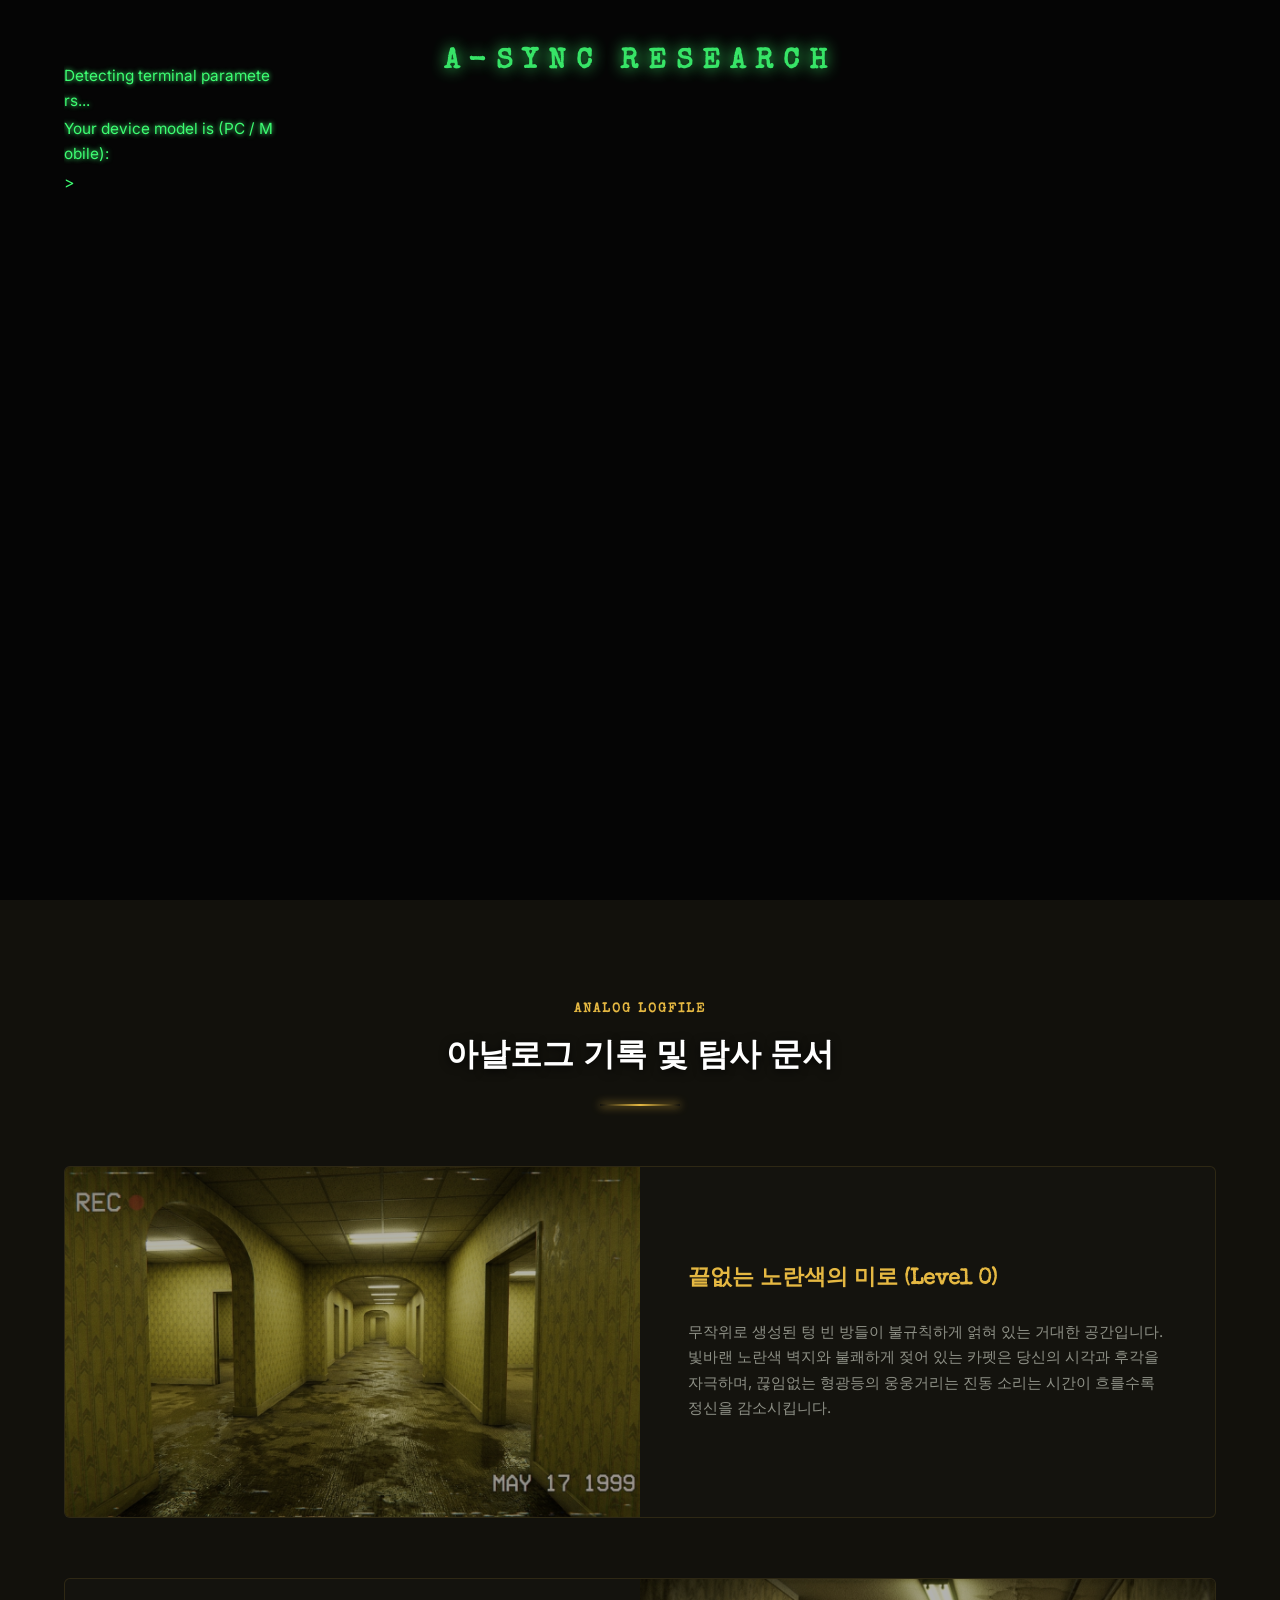
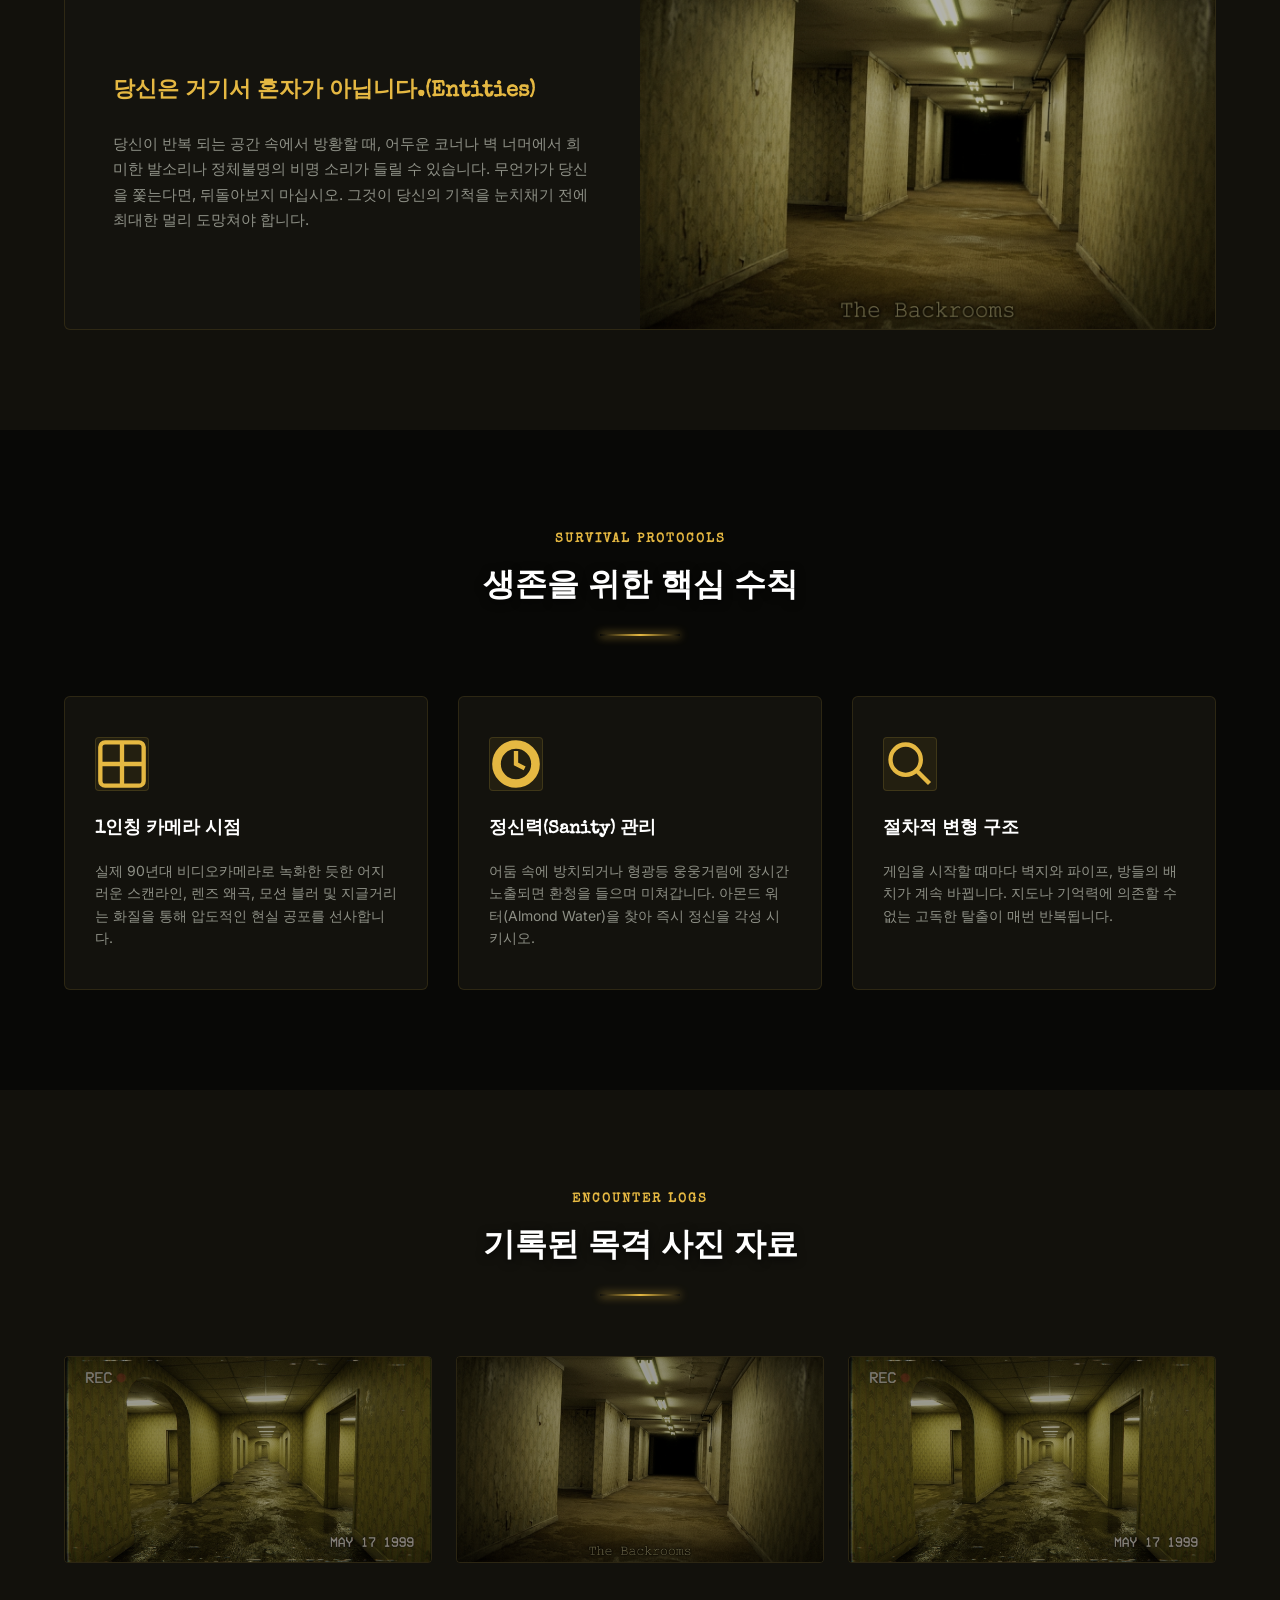
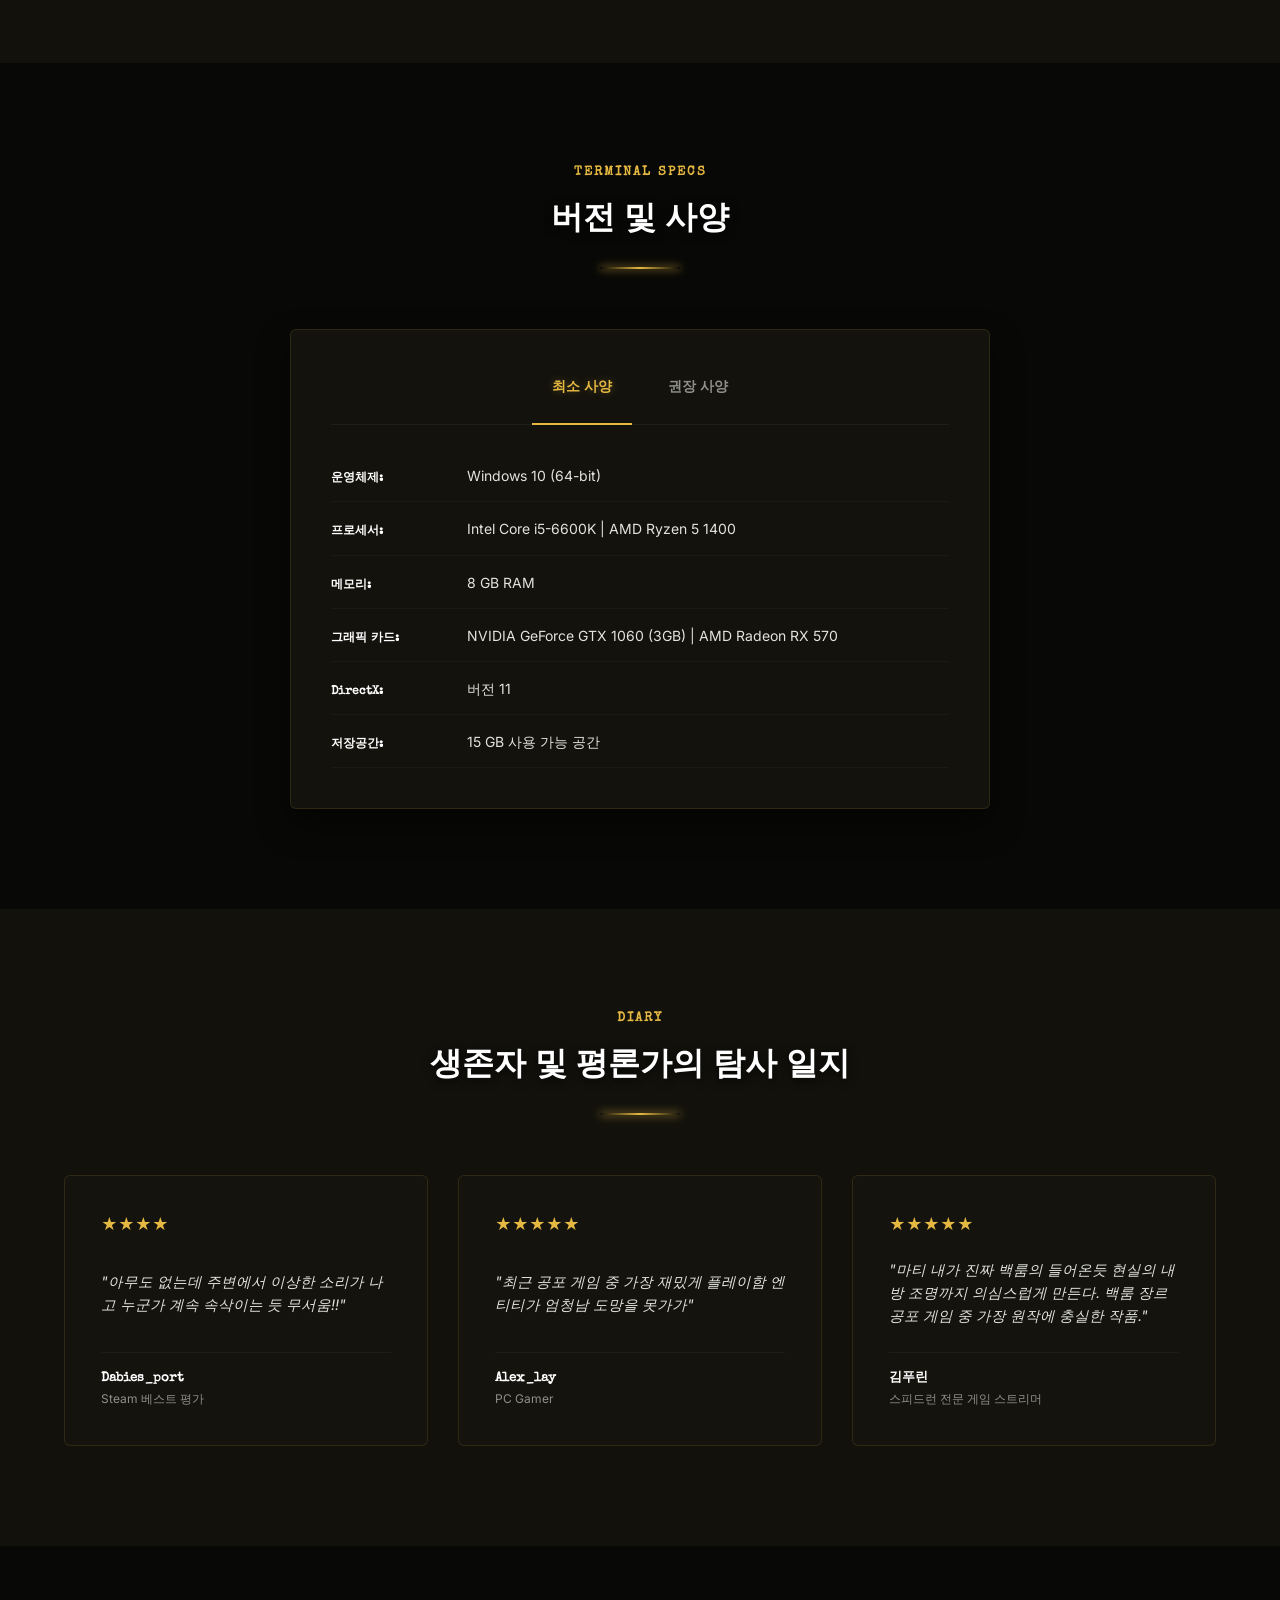
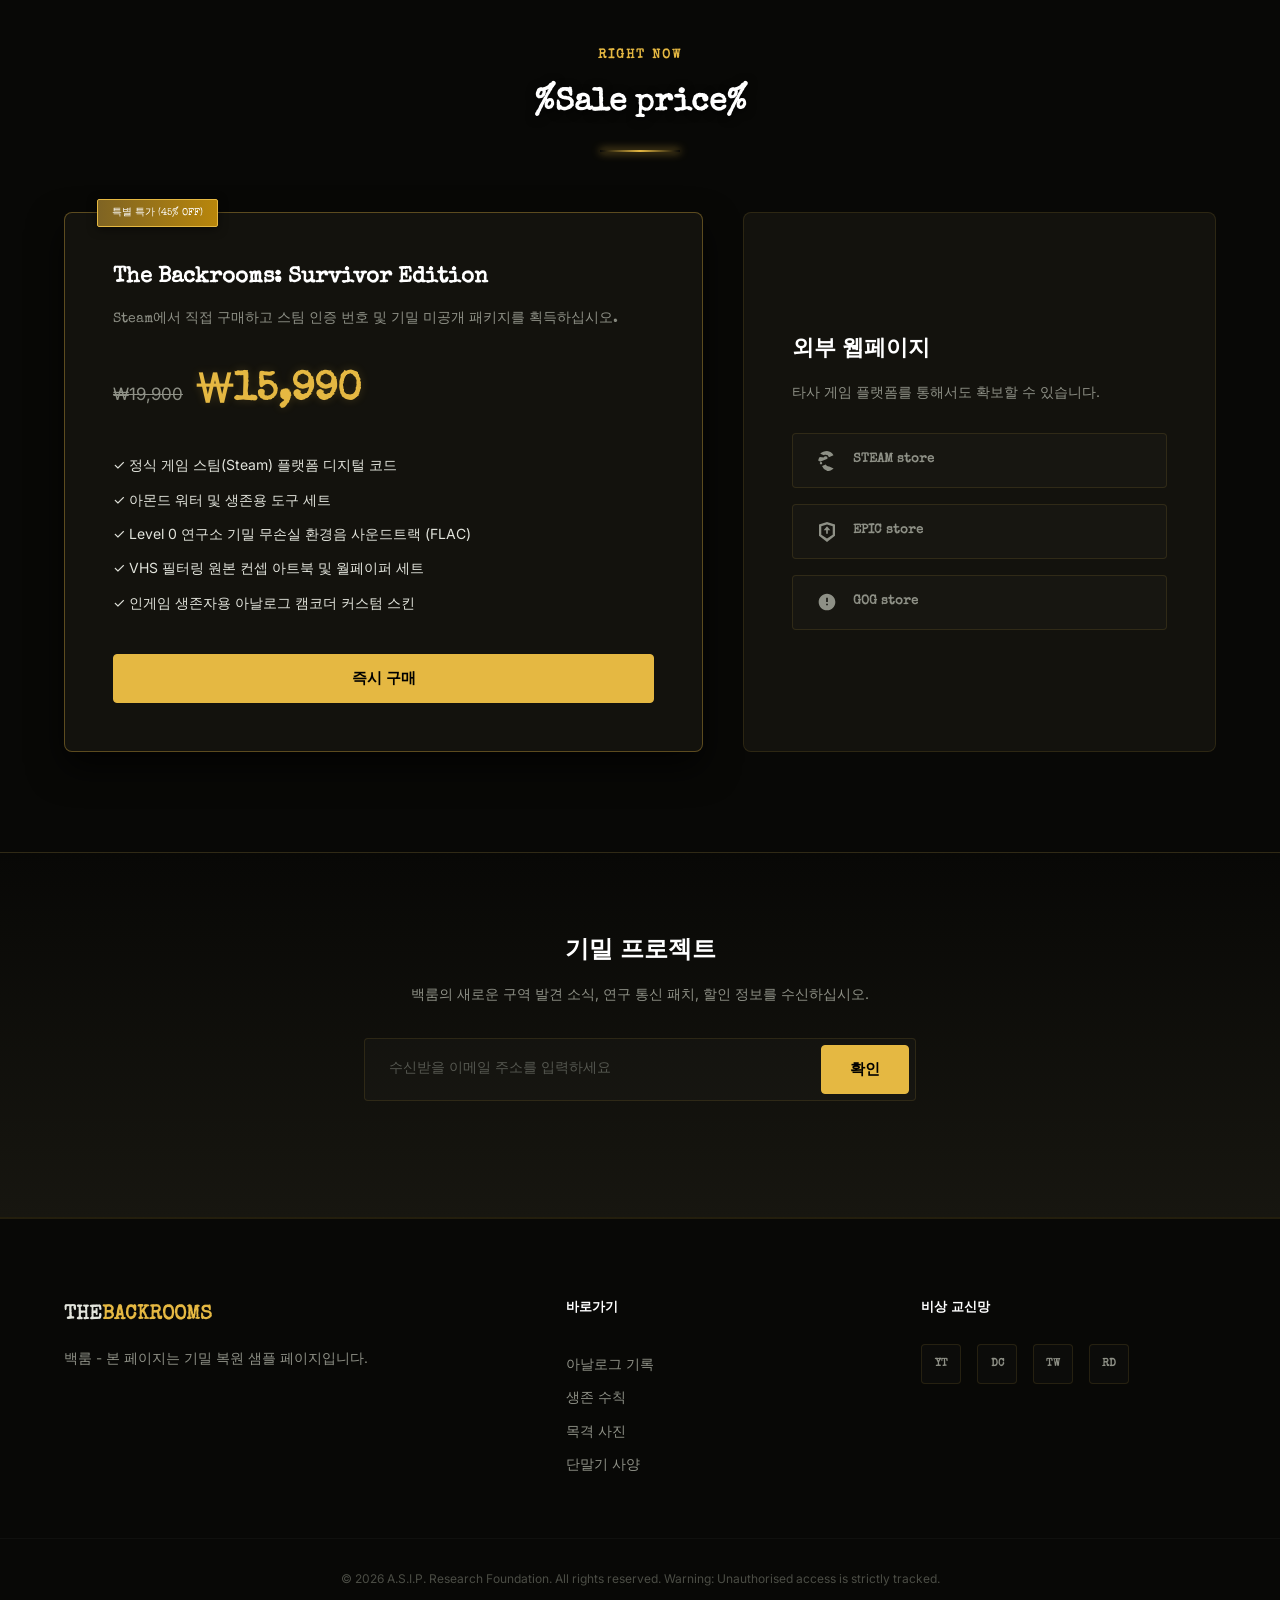
==== commit debcdff6: "404 페이지 추가" ====
--- a/index.html
+++ b/index.html
@@ -26,9 +26,45 @@
     <link href="https://fonts.googleapis.com/css2?family=Special+Elite&family=Inter:wght@300;400;500;600;700&family=Orbitron:wght@500;700;900&display=swap" rel="stylesheet">
     
     <!-- Stylesheet -->
-    <link rel="stylesheet" href="style.css">
+    <link rel="stylesheet" href="style.css?v=2">
 </head>
 <body class="backrooms-theme">
+    <div id="screen-glitch-overlay" class="screen-glitch-overlay"></div>
+
+    <!-- Black Screen Fade Overlay -->
+    <div id="black-screen" style="position:fixed; top:0; left:0; width:100vw; height:100vh; background:#000000; z-index:999997; pointer-events:none; transition: opacity 4s ease-in-out; cursor: none;"></div>
+
+    <!-- Login Screen Overlay -->
+    <div id="login-screen" class="hidden" style="position:fixed; top:0; left:0; width:100vw; height:100vh; background:rgba(0,0,0,0.8); backdrop-filter: blur(8px); -webkit-backdrop-filter: blur(8px); z-index:999998; display:flex; justify-content:center; align-items:center; flex-direction:column; color:var(--color-terminal); font-family:var(--font-retro); opacity:0; transition: opacity 1s ease-in-out; cursor: none;">
+        <div style="border: 2px solid var(--color-terminal); padding: 40px; background: #050505; box-shadow: 0 0 20px var(--color-terminal); text-align:center; max-width: 90%; width: 500px;">
+            <h2 style="margin-bottom: 40px; text-shadow: 0 0 10px var(--color-terminal); letter-spacing: 2px;">WELCOME TO MY THEBACKROOMS</h2>
+            
+            <div style="margin-bottom: 25px; text-align:left; display:flex; align-items:center;">
+                <label style="width:140px; font-size: 18px;">USERNAME:</label>
+                <input type="text" id="login-username" placeholder="admin" style="flex:1; background:transparent; border:none; border-bottom:1px solid var(--color-terminal); color:var(--color-terminal); font-family:var(--font-retro); outline:none; font-size:18px; padding:5px; caret-color: var(--color-terminal);">
+            </div>
+            
+            <div style="margin-bottom: 40px; text-align:left; display:flex; align-items:center;">
+                <label style="width:140px; font-size: 18px;">PASSWORD:</label>
+                <input type="password" id="login-password" placeholder="••••••••" style="flex:1; background:transparent; border:none; border-bottom:1px solid var(--color-terminal); color:var(--color-terminal); font-family:var(--font-retro); outline:none; font-size:18px; padding:5px; caret-color: var(--color-terminal);">
+            </div>
+            
+            <button id="login-submit-btn" style="background:transparent; border:1px solid var(--color-terminal); color:var(--color-terminal); font-family:var(--font-retro); padding:12px 40px; font-size:20px; cursor:pointer; transition:all 0.3s; width: 100%;">[ AUTHENTICATE ]</button>
+            
+            <p id="login-error-msg" style="color:var(--color-terminal); margin-top:20px; height:20px; opacity:0; transition:opacity 0.3s; font-size: 16px;">ACCESS GRANTED</p>
+        </div>
+    </div>
+
+    <!-- System Boot Intro -->
+    <div id="intro-screen" class="intro-screen" style="cursor: none;">
+        <!-- A-Sync 로고/타이틀 추가 -->
+        <h1 style="position: absolute; top: 40px; left: 50%; transform: translateX(-50%); color: var(--color-terminal); font-family: var(--font-retro); letter-spacing: 10px; opacity: 0.9; text-shadow: 0 0 15px var(--color-terminal); font-size: 28px; z-index: 10; margin: 0; white-space: nowrap;">A-SYNC RESEARCH</h1>
+        <div class="intro-content" id="intro-container">
+            <p id="intro-text-1"></p>
+            <p id="intro-text-2"></p>
+            <p id="intro-text-3"></p>
+        </div>
+    </div>
 
     <!-- VHS Scanline/Noise Overlay -->
     <div class="vhs-overlay"></div>
@@ -387,7 +423,7 @@
             <div class="modal-content">
                 <div class="video-ratio-box">
                     <!-- The Backrooms Found Footage theme matching video -->
-                    <iframe src="https://www.youtube.com/embed/H4dGvqNjmsY?enablejsapi=1" title="YouTube video player" frameborder="0" allow="accelerometer; autoplay; clipboard-write; encrypted-media; gyroscope; picture-in-picture; web-share" allowfullscreen id="trailer-iframe"></iframe>
+                    <iframe src="https://www.youtube.com/embed/PIiJSKzF82c?enablejsapi=1" title="YouTube video player" frameborder="0" allow="accelerometer; autoplay; clipboard-write; encrypted-media; gyroscope; picture-in-picture; web-share" allowfullscreen id="trailer-iframe"></iframe>
                 </div>
             </div>
         </div>
@@ -472,6 +508,7 @@
     <!-- Toast Notification (Corrupted) -->
     <div class="toast terminal-toast" id="toast">SYSTEM: 코드가 복사되었습니다.</div>
 
-    <script src="app.js"></script>
+    <script src="app.js?v=2"></script>
 </body>
 </html>
+
--- a/style.css
+++ b/style.css
@@ -1751,3 +1751,362 @@
         border-radius: 4px;
     }
 }
+
+
+
+/* ==========================================================================
+   Intro Screen Animation
+   ========================================================================== */
+.intro-screen {
+    position: fixed;
+    top: 0;
+    left: 0;
+    width: 100%;
+    height: 100%;
+    background-color: #050505;
+    z-index: 999999;
+    display: flex;
+    flex-direction: column;
+    justify-content: flex-start;
+    align-items: flex-start;
+    padding: 5vw;
+    color: var(--color-terminal);
+    overflow: hidden;
+    transition: opacity 0.5s ease-out, visibility 0.5s;
+}
+
+.intro-screen.hidden {
+    opacity: 0;
+    visibility: hidden;
+}
+
+.intro-content {
+    width: 100%;
+    max-height: calc(100vh - 10vw); /* intro-screen의 패딩(5vw * 2) 제외한 실제 높이 */
+    column-width: 15vw; /* 단을 더 많이 생성하도록 너비 대폭 줄임 */
+    column-gap: 2vw;
+    column-fill: auto; /* 위에서 아래로 다 채우면 다음 단으로 넘어감 */
+    overflow: hidden;
+}
+
+.intro-content p {
+    font-size: clamp(10px, 1.2vw, 16px);
+    margin-bottom: 4px;
+    min-height: auto;
+    text-shadow: 0 0 5px var(--color-terminal);
+    color: var(--color-terminal);
+    word-break: break-all;
+}
+
+.intro-content p::after {
+    content: '_';
+    animation: blinkCursor 1s step-end infinite;
+}
+
+.intro-content p.done::after {
+    display: none;
+}
+
+.intro-content p.done-final::after {
+    display: inline-block;
+}
+
+@keyframes blinkCursor {
+    0%, 100% { opacity: 1; }
+    50% { opacity: 0; }
+}
+
+/* CRT Turn Off Animation */
+.crt-turn-off {
+    animation: crtTurnOff 1.5s cubic-bezier(0.23, 1, 0.32, 1) forwards !important;
+}
+
+@keyframes crtTurnOff {
+    0% {
+        transform: scale(1, 1) translate3d(0, 0, 0);
+        filter: brightness(1);
+    }
+    40% {
+        transform: scale(1, 0.005) translate3d(0, 0, 0);
+        filter: brightness(5);
+    }
+    100% {
+        transform: scale(0, 0.001) translate3d(0, 0, 0);
+        filter: brightness(0);
+        opacity: 0;
+    }
+}
+
+/* Error Blink Animation */
+@keyframes errorBlinkAnim {
+    0%, 100% { opacity: 1; text-shadow: 0 0 10px #ff0000; color: #ff0000; }
+    50% { opacity: 0.1; text-shadow: none; color: #880000; }
+}
+
+.error-blink {
+    animation: errorBlinkAnim 0.15s infinite alternate !important;
+    color: #ff0000 !important;
+    text-shadow: 0 0 10px #ff0000 !important;
+}
+
+@keyframes errorGlowAnim {
+    0%, 100% { opacity: 0.8; text-shadow: 0 0 10px #ff0000; transform: scale(1); }
+    50% { opacity: 1; text-shadow: 0 0 15px #ff0000, 0 0 25px #ffffff; transform: scale(1.05); color: #ffffff; }
+}
+
+.error-glow {
+    animation: errorGlowAnim 1.5s infinite alternate !important;
+}
+
+#login-submit-btn:hover {
+    background: var(--color-terminal) !important;
+    color: #000 !important;
+    box-shadow: 0 0 15px var(--color-terminal);
+}
+
+/* Device Modes (Dynamic sizing) */
+body.pc-mode .intro-content p {
+    font-size: clamp(14px, 1.5vw, 18px);
+}
+body.pc-mode .intro-content {
+    column-width: 15vw;
+}
+body.pc-mode #login-screen > div {
+    transform: scale(1.2);
+}
+
+body.mobile-mode .intro-content p {
+    font-size: 10px;
+}
+body.mobile-mode .intro-content {
+    column-width: 40vw;
+}
+body.mobile-mode #login-screen > div {
+    transform: scale(0.8);
+    width: 95%;
+    padding: 20px;
+}
+
+/* Intro Prompt Dialog */
+.intro-prompt-overlay {
+    position: absolute;
+    top: 50%;
+    left: 50%;
+    transform: translate(-50%, -50%);
+    background: rgba(10, 0, 0, 0.95);
+    border: 2px solid #ff0000;
+    padding: 40px;
+    text-align: center;
+    z-index: 9999999;
+    box-shadow: 0 0 40px rgba(255, 0, 0, 0.6);
+    opacity: 0;
+    transition: opacity 0.4s ease;
+    width: 80%;
+    max-width: 600px;
+}
+
+.intro-prompt-overlay.visible {
+    opacity: 1;
+}
+
+.intro-prompt-overlay h2 {
+    color: #ff0000;
+    font-family: var(--font-retro);
+    font-size: clamp(18px, 3vw, 28px);
+    margin-bottom: 30px;
+    text-shadow: 0 0 10px #ff0000;
+    line-height: 1.5;
+}
+
+.intro-prompt-btn {
+    background: #ff0000;
+    color: #000;
+    border: none;
+    padding: 12px 40px;
+    font-family: var(--font-retro);
+    font-size: 20px;
+    font-weight: bold;
+    cursor: pointer;
+    transition: all 0.2s ease;
+}
+
+.intro-prompt-btn:hover {
+    background: #fff;
+    color: #ff0000;
+    box-shadow: 0 0 20px #ff0000;
+    transform: scale(1.05);
+}
+
+/* =========================================
+   A-SYNC RESEARCH DATABASE (MAIN PORTAL)
+   ========================================= */
+
+#async-portal {
+    background-color: #050505;
+    background-image: 
+        linear-gradient(rgba(0, 255, 0, 0.03) 1px, transparent 1px),
+        linear-gradient(90deg, rgba(0, 255, 0, 0.03) 1px, transparent 1px);
+    background-size: 30px 30px;
+    color: #a0a0a0;
+    font-family: 'Courier New', Courier, monospace;
+    min-height: 100vh;
+    padding: 20px;
+    box-sizing: border-box;
+}
+
+.async-header {
+    display: flex;
+    justify-content: space-between;
+    align-items: center;
+    border-bottom: 2px solid #333;
+    padding-bottom: 15px;
+    margin-bottom: 30px;
+}
+
+.async-logo {
+    font-size: 24px;
+    font-weight: bold;
+    color: #fff;
+    letter-spacing: 2px;
+}
+
+.async-logo span {
+    color: #666;
+    font-size: 14px;
+    margin-left: 10px;
+    letter-spacing: 1px;
+}
+
+.security-level {
+    color: #ff3333;
+    border: 1px solid #ff3333;
+    padding: 5px 15px;
+    font-weight: bold;
+    background: rgba(255, 0, 0, 0.05);
+    animation: blink 2s infinite;
+}
+
+.async-dashboard {
+    display: flex;
+    gap: 30px;
+}
+
+.async-sidebar {
+    width: 250px;
+    border-right: 1px solid #333;
+    padding-right: 20px;
+}
+
+.async-sidebar ul {
+    list-style: none;
+    padding: 0;
+    margin: 0;
+}
+
+.async-sidebar li {
+    padding: 15px 10px;
+    border-bottom: 1px solid #222;
+    cursor: pointer;
+    transition: all 0.3s ease;
+}
+
+.async-sidebar li:hover, .async-sidebar li.active {
+    background: rgba(255, 255, 255, 0.05);
+    color: #fff;
+    border-left: 3px solid #ffcc00;
+}
+
+.async-content {
+    flex: 1;
+    display: flex;
+    flex-direction: column;
+    gap: 20px;
+}
+
+.panel {
+    background: rgba(20, 20, 20, 0.8);
+    border: 1px solid #333;
+    padding: 20px;
+    box-shadow: inset 0 0 20px rgba(0,0,0,0.5);
+    backdrop-filter: blur(5px);
+}
+
+.panel h3 {
+    margin-top: 0;
+    color: #e0e0e0;
+    border-bottom: 1px solid #444;
+    padding-bottom: 10px;
+    margin-bottom: 15px;
+    font-size: 16px;
+    letter-spacing: 1px;
+}
+
+.warning-panel {
+    border-color: #ff3333;
+    background: rgba(255, 0, 0, 0.05);
+}
+
+.warning-panel h3 {
+    color: #ff3333;
+    border-bottom-color: #ff3333;
+}
+
+.panel-grid {
+    display: grid;
+    grid-template-columns: 1fr 1fr;
+    gap: 20px;
+}
+
+.redacted {
+    background-color: #000;
+    color: #000;
+    padding: 0 5px;
+    cursor: crosshair;
+    transition: color 0.3s;
+}
+
+.redacted:hover {
+    color: #fff;
+}
+
+.db-btn {
+    background: transparent;
+    border: 1px solid #666;
+    color: #aaa;
+    padding: 8px 15px;
+    cursor: pointer;
+    margin-top: 15px;
+    font-family: inherit;
+    transition: all 0.2s;
+}
+
+.db-btn:hover {
+    border-color: #fff;
+    color: #fff;
+    background: rgba(255,255,255,0.1);
+}
+
+.log-content p {
+    margin: 5px 0;
+    font-family: 'Courier New', Courier, monospace;
+}
+
+@keyframes blink {
+    0%, 100% { opacity: 1; }
+    50% { opacity: 0.5; }
+}
+
+@media (max-width: 768px) {
+    .async-dashboard {
+        flex-direction: column;
+    }
+    .async-sidebar {
+        width: 100%;
+        border-right: none;
+        border-bottom: 1px solid #333;
+        padding-bottom: 20px;
+    }
+    .panel-grid {
+        grid-template-columns: 1fr;
+    }
+}
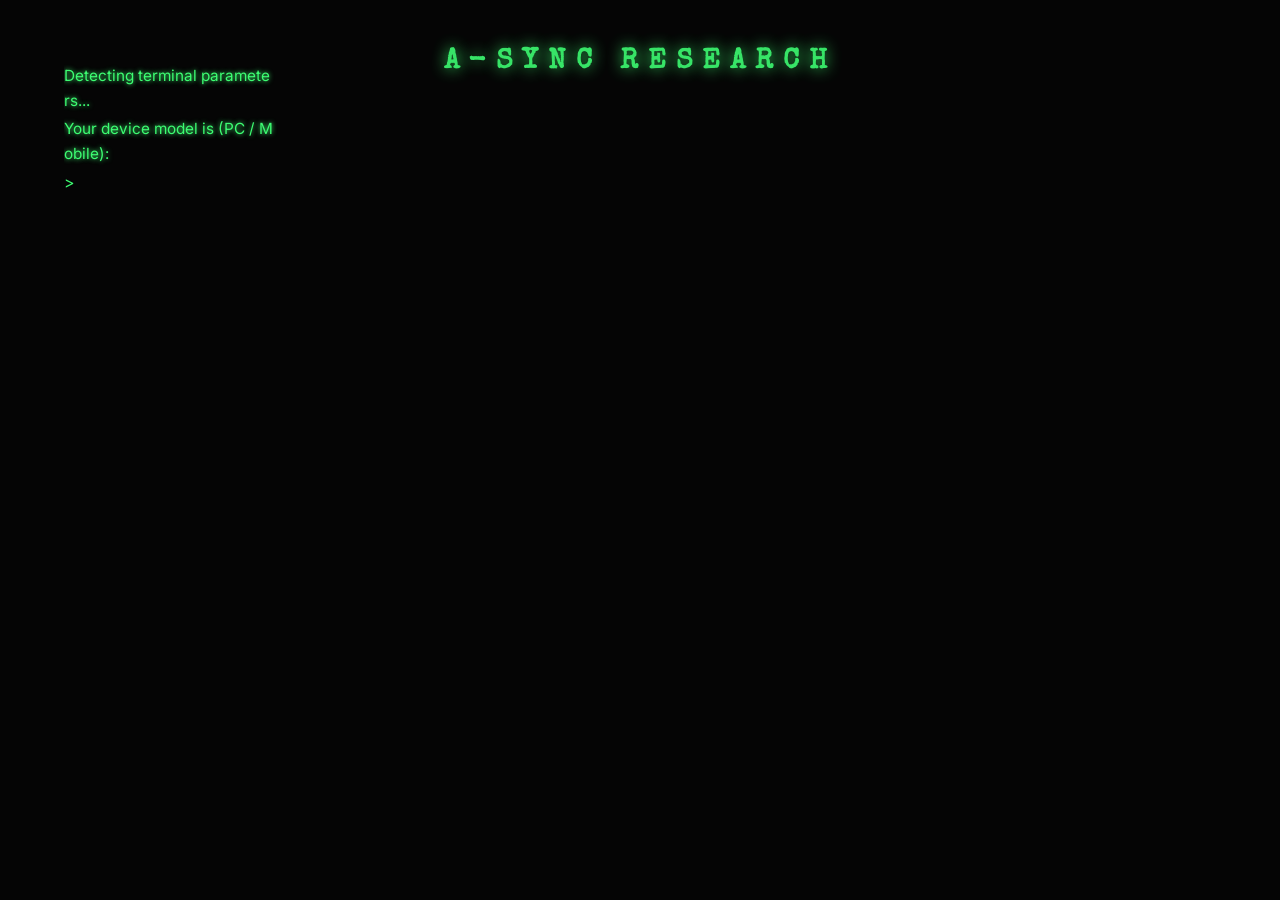
==== commit fb266770: "Update index.html" ====
--- a/index.html
+++ b/index.html
@@ -29,10 +29,9 @@
     <link rel="stylesheet" href="style.css?v=2">
 </head>
 <body class="backrooms-theme">
-    <div id="screen-glitch-overlay" class="screen-glitch-overlay"></div>
 
     <!-- Black Screen Fade Overlay -->
-    <div id="black-screen" style="position:fixed; top:0; left:0; width:100vw; height:100vh; background:#000000; z-index:999997; pointer-events:none; transition: opacity 4s ease-in-out; cursor: none;"></div>
+    <div id="black-screen" style="position:fixed; top:0; left:0; width:100vw; height:100vh; background:rgba(0,0,0,0.7); backdrop-filter: blur(5px); -webkit-backdrop-filter: blur(5px); z-index:999997; pointer-events:none; transition: opacity 2.5s ease-in-out; cursor: none;"></div>
 
     <!-- Login Screen Overlay -->
     <div id="login-screen" class="hidden" style="position:fixed; top:0; left:0; width:100vw; height:100vh; background:rgba(0,0,0,0.8); backdrop-filter: blur(8px); -webkit-backdrop-filter: blur(8px); z-index:999998; display:flex; justify-content:center; align-items:center; flex-direction:column; color:var(--color-terminal); font-family:var(--font-retro); opacity:0; transition: opacity 1s ease-in-out; cursor: none;">
@@ -70,445 +69,58 @@
     <div class="vhs-overlay"></div>
     <div class="vhs-static"></div>
 
-    <!-- Header Navigation -->
-    <header class="navbar" id="main-navbar">
-        <div class="nav-container">
-            <a href="#" class="nav-logo">
-                <span class="logo-text">THE</span><span class="logo-highlight">BACKROOMS</span>
-            </a>
-            <nav class="nav-menu" id="nav-menu">
-                <a href="#about" class="nav-link">아날로그 기록</a>
-                <a href="#features" class="nav-link">생존 수칙</a>
-                <a href="#gallery" class="nav-link">목격담</a>
-                <a href="#specs" class="nav-link">버전</a>
-                <a href="#reviews" class="nav-link">탐사 일지</a>
-                <a href="#purchase" class="btn btn-secondary nav-buy-btn">%할인 가격%</a>
-            </nav>
-            <button class="nav-toggle" id="nav-toggle" aria-label="메뉴 토글">
-                <span class="bar"></span>
-                <span class="bar"></span>
-                <span class="bar"></span>
-            </button>
-        </div>
-    </header>
+    <!-- A-Sync Database Main Portal -->
+    <div id="async-portal">
+        <header class="async-header">
+            <div class="async-logo">A-SYNC <span>RESEARCH DATABASE</span></div>
+            <div class="security-level">CLEARANCE: LEVEL 4 (OVERSEER)</div>
+        </header>
 
-    <!-- Hero Section -->
-    <section class="hero" id="home">
-        <div class="hero-bg" style="background-image: linear-gradient(to bottom, rgba(10, 9, 8, 0.5), rgba(10, 9, 8, 0.98)), url('./assets/hero_bg.jpg');"></div>
-        <div class="hero-content-wrapper">
-            <div class="container hero-container">
-                <div class="hero-text-block">
-                    <span class="hero-badge glitch-flicker">⚠️ [접속 승인] 기밀 프로젝트 #009_LEVEL_0</span>
-                    <h1 class="hero-title glitch-text" data-text="THE BACKROOMS">THE BACKROOMS<br><span class="gradient-text font-retro">LEVEL -0-</span></h1>
-                    <p class="hero-description">
-                        노란색 벽지, 축축하고 불쾌한 젖은 카펫 냄새, 그리고 끊임없이 웅웅거리는 형광등 소리... 당신이 실수로 현실에서 떨어져 나갔을 때 그저 어느 평범한 공간. '그들'이 당신의 존재를 알아차리기 전에 탈출구를 찾으십시오.
-                    </p>
-                    <div class="hero-cta-group">
-                        <a href="#purchase" class="btn btn-primary btn-glow font-retro">지금 구매</a>
-                        <button class="btn btn-outline font-retro" id="play-trailer-btn">
-                            <svg class="play-icon" viewBox="0 0 24 24" fill="currentColor">
-                                <path d="M8 5v14l11-7z"/>
-                            </svg>
-                            기록일지 재생
-                        </button>
+        <main class="async-dashboard">
+            <aside class="async-sidebar">
+                <ul>
+                    <li class="active">PROJECT KV-31</li>
+                    <li>ENTITY LOGS</li>
+                    <li>EXPEDITION REPORTS</li>
+                    <li>QUARANTINE PROTOCOL</li>
+                </ul>
+            </aside>
+
+            <section class="async-content">
+                <div class="panel warning-panel">
+                    <h3>[ UNAUTHORIZED ACCESS ATTEMPT DETECTED ]</h3>
+                    <p>Origin: UNKNOWN_VECTOR. Please proceed with caution. Reality anchors are currently at 84% capacity.</p>
+                </div>
+
+                <div class="panel-grid">
+                    <div class="panel data-panel">
+                        <h3>FILE: LEVEL_0.DAT</h3>
+                        <p><strong>Description:</strong> A non-linear space resembling the back rooms of a commercial building. Approximately 600 million square miles of randomly segmented rooms.</p>
+                        <p class="redacted-text">Visual contact with entity <span class="redacted">[REDACTED]</span> confirmed at 1400 hours.</p>
+                        <button class="db-btn">VIEW FULL REPORT</button>
                     </div>
-                </div>
-                <div class="hero-media-block">
-                    <div class="hero-card-glowing">
-                        <div class="video-container vhs-frame">
-                            <div class="vhs-rec-indicator">● REC</div>
-                            <div class="vhs-time-indicator">00:04:29 AM</div>
-                            <img src="./assets/screenshot_1.jpg" alt="The Backrooms Level 0" class="video-placeholder">
-                            <button class="play-overlay-btn" id="play-video-btn" aria-label="재생">
-                                <span class="play-arrow"></span>
-                            </button>
-                            <div class="video-title-bar">TAPE_092: FOUND FOOTAGE - FIRST EXPLORATION</div>
+                    
+                    <div class="panel video-panel">
+                        <h3>SECURITY FOOTAGE - SECTOR 4</h3>
+                        <div class="video-container" style="margin-top:15px; border: 1px solid #333;">
+                            <iframe width="100%" height="250" src="https://www.youtube.com/embed/H4dGpz6cnHo?autoplay=1&mute=1&loop=1&playlist=H4dGpz6cnHo" title="The Backrooms (Found Footage)" frameborder="0" allow="accelerometer; autoplay; clipboard-write; encrypted-media; gyroscope; picture-in-picture" allowfullscreen></iframe>
                         </div>
                     </div>
                 </div>
-            </div>
-        </div>
-    </section>
-
-    <!-- Game Description Section -->
-    <section class="about" id="about">
-        <div class="container">
-            <div class="section-header">
-                <span class="subtitle">ANALOG LOGFILE</span>
-                <h2 class="section-title text-flicker">아날로그 기록 및 탐사 문서</h2>
-                <div class="header-line"></div>
-            </div>
-            <div class="about-grid">
-                <div class="about-card-large">
-                    <div class="about-card-img" style="background-image: url('./assets/screenshot_1.jpg');"></div>
-                    <div class="about-card-content">
-                        <h3>끝없는 노란색의 미로 (Level 0)</h3>
-                        <p>
-                            무작위로 생성된 텅 빈 방들이 불규칙하게 얽혀 있는 거대한 공간입니다. 빛바랜 노란색 벽지와 불쾌하게 젖어 있는 카펫은 당신의 시각과 후각을 자극하며, 끊임없는 형광등의 웅웅거리는 진동 소리는 시간이 흐를수록 정신을 감소시킵니다.
-                        </p>
+                
+                <div class="panel data-panel log-panel">
+                    <h3>EXPEDITION LOG #092</h3>
+                    <div class="log-content">
+                        <p>> Team entered threshold at 0800.</p>
+                        <p>> Contact lost at 0845.</p>
+                        <p>> Last transmission: "The walls... they shifted."</p>
+                        <p>> Status: M.I.A.</p>
                     </div>
                 </div>
-                <div class="about-card-large reverse">
-                    <div class="about-card-img" style="background-image: url('./assets/screenshot_2.jpg');"></div>
-                    <div class="about-card-content">
-                        <h3>당신은 거기서 혼자가 아닙니다.(Entities)</h3>
-                        <p>
-                            당신이 반복 되는 공간 속에서 방황할 때, 어두운 코너나 벽 너머에서 희미한 발소리나 정체불명의 비명 소리가 들릴 수 있습니다. 무언가가 당신을 쫓는다면, 뒤돌아보지 마십시오. 그것이 당신의 기척을 눈치채기 전에 최대한 멀리 도망쳐야 합니다.
-                        </p>
-                    </div>
-                </div>
-            </div>
-        </div>
-    </section>
-
-    <!-- Key Features Section -->
-    <section class="features" id="features">
-        <div class="container">
-            <div class="section-header">
-                <span class="subtitle">SURVIVAL PROTOCOLS</span>
-                <h2 class="section-title">생존을 위한 핵심 수칙</h2>
-                <div class="header-line"></div>
-            </div>
-            <div class="features-grid">
-                <div class="feature-card">
-                    <div class="feature-icon">
-                        <svg viewBox="0 0 24 24" fill="none" stroke="currentColor" stroke-width="2">
-                            <rect x="2" y="2" width="20" height="20" rx="2.18" ry="2.18"/>
-                            <line x1="12" y1="2" x2="12" y2="22"/>
-                            <line x1="2" y1="12" x2="22" y2="12"/>
-                        </svg>
-                    </div>
-                    <h3>1인칭 카메라 시점</h3>
-                    <p>실제 90년대 비디오카메라로 녹화한 듯한 어지러운 스캔라인, 렌즈 왜곡, 모션 블러 및 지글거리는 화질을 통해 압도적인 현실 공포를 선사합니다.</p>
-                </div>
-                <div class="feature-card">
-                    <div class="feature-icon">
-                        <svg viewBox="0 0 24 24" fill="none" stroke="currentColor" stroke-width="2">
-                            <path d="M12 2a10 10 0 0 0-10 10c0 5.523 4.477 10 10 10s10-4.477 10-10A10 10 0 0 0 12 2zm0 18a8 8 0 1 1 0-16 8 8 0 0 1 0 16z"/>
-                            <path d="M12 6v6l4 2"/>
-                        </svg>
-                    </div>
-                    <h3>정신력(Sanity) 관리</h3>
-                    <p>어둠 속에 방치되거나 형광등 웅웅거림에 장시간 노출되면 환청을 들으며 미쳐갑니다. 아몬드 워터(Almond Water)을 찾아 즉시 정신을 각성 시키시오.</p>
-                </div>
-                <div class="feature-card">
-                    <div class="feature-icon">
-                        <svg viewBox="0 0 24 24" fill="none" stroke="currentColor" stroke-width="2">
-                            <path d="M21 21L15 15M17 10C17 13.866 13.866 17 10 17C6.13401 17 3 13.866 3 10C3 6.13401 6.13401 3 10 3C13.866 3 17 6.13401 17 10Z" />
-                        </svg>
-                    </div>
-                    <h3>절차적 변형 구조</h3>
-                    <p>게임을 시작할 때마다 벽지와 파이프, 방들의 배치가 계속 바뀝니다. 지도나 기억력에 의존할 수 없는 고독한 탈출이 매번 반복됩니다.</p>
-                </div>
-            </div>
-        </div>
-    </section>
-
-    <!-- Screenshot Gallery Section -->
-    <section class="gallery" id="gallery">
-        <div class="container">
-            <div class="section-header">
-                <span class="subtitle">ENCOUNTER LOGS</span>
-                <h2 class="section-title">기록된 목격 사진 자료</h2>
-                <div class="header-line"></div>
-            </div>
-            <div class="gallery-grid">
-                <div class="gallery-item" data-index="0">
-                    <img src="./assets/screenshot_1.jpg" alt="Level 0: 노란 벽지와 젖은 카펫 구조">
-                    <div class="gallery-overlay">
-                        <span>파일 복원</span>
-                    </div>
-                </div>
-                <div class="gallery-item" data-index="1">
-                    <img src="./assets/screenshot_2.jpg" alt="Level 1: 기괴한 파이프 지하 통로">
-                    <div class="gallery-overlay">
-                        <span>파일 복원</span>
-                    </div>
-                </div>
-                <div class="gallery-item" data-index="2">
-                    <img src="./assets/screenshot_3.jpg" alt="Level 37: 몽환적이지만 기괴한 풀룸(Poolrooms)">
-                    <div class="gallery-overlay">
-                        <span>파일 복원</span>
-                    </div>
-                </div>
-            </div>
-        </div>
-    </section>
-
-    <!-- System Requirements Section -->
-    <section class="specs" id="specs">
-        <div class="container">
-            <div class="section-header">
-                <span class="subtitle">TERMINAL SPECS</span>
-                <h2 class="section-title">버전 및 사양</h2>
-                <div class="header-line"></div>
-            </div>
-            <div class="specs-wrapper">
-                <div class="specs-tabs">
-                    <button class="spec-tab-btn active font-retro" data-tab="min">최소 사양</button>
-                    <button class="spec-tab-btn font-retro" data-tab="rec">권장 사양</button>
-                </div>
-                <div class="specs-content active" id="spec-min">
-                    <ul class="spec-list">
-                        <li><strong>운영체제:</strong> Windows 10 (64-bit)</li>
-                        <li><strong>프로세서:</strong> Intel Core i5-6600K | AMD Ryzen 5 1400</li>
-                        <li><strong>메모리:</strong> 8 GB RAM</li>
-                        <li><strong>그래픽 카드:</strong> NVIDIA GeForce GTX 1060 (3GB) | AMD Radeon RX 570</li>
-                        <li><strong>DirectX:</strong> 버전 11</li>
-                        <li><strong>저장공간:</strong> 15 GB 사용 가능 공간</li>
-                    </ul>
-                </div>
-                <div class="specs-content" id="spec-rec">
-                    <ul class="spec-list">
-                        <li><strong>운영체제:</strong> Windows 10/11 (64-bit)</li>
-                        <li><strong>프로세서:</strong> Intel Core i7-8700K | AMD Ryzen 5 3600X</li>
-                        <li><strong>메모리:</strong> 16 GB RAM</li>
-                        <li><strong>그래픽 카드:</strong> NVIDIA GeForce RTX 2060 (6GB) | AMD Radeon RX 5600 XT (빛 추적 및 그림자 필수)</li>
-                        <li><strong>DirectX:</strong> 버전 12</li>
-                        <li><strong>저장공간:</strong> 15 GB 사용 가능 공간 (SSD 권장)</li>
-                    </ul>
-                </div>
-            </div>
-        </div>
-    </section>
-
-    <!-- Reviews Section -->
-    <section class="reviews" id="reviews">
-        <div class="container">
-            <div class="section-header">
-                <span class="subtitle">DIARY</span>
-                <h2 class="section-title">생존자 및 평론가의 탐사 일지</h2>
-                <div class="header-line"></div>
-            </div>
-            <div class="reviews-slider">
-                <div class="review-card">
-                    <div class="review-stars">★★★★</div>
-                    <p class="review-text">"아무도 없는데 주변에서 이상한 소리가 나고 누군가 계속 속삭이는 듯 무서움!!"</p>
-                    <div class="review-author">
-                        <span class="author-name">Dabies_port</span>
-                        <span class="author-title">Steam 베스트 평가</span>
-                    </div>
-                </div>
-                <div class="review-card">
-                    <div class="review-stars">★★★★★</div>
-                    <p class="review-text">"최근 공포 게임 중 가장 재밌게 플레이함 엔티티가 엄청남 도망을 못가가"</p>
-                    <div class="review-author">
-                        <span class="author-name">Alex_lay</span>
-                        <span class="author-title">PC Gamer</span>
-                    </div>
-                </div>
-                <div class="review-card">
-                    <div class="review-stars">★★★★★</div>
-                    <p class="review-text">"마티 내가 진짜 백룸의 들어온듯 현실의 내 방 조명까지 의심스럽게 만든다. 백룸 장르 공포 게임 중 가장 원작에 충실한 작품."</p>
-                    <div class="review-author">
-                        <span class="author-name">김푸린</span>
-                        <span class="author-title">스피드런 전문 게임 스트리머</span>
-                    </div>
-                </div>
-            </div>
-        </div>
-    </section>
-
-    <!-- Purchase Section -->
-    <section class="purchase" id="purchase">
-        <div class="container">
-            <div class="section-header">
-                <span class="subtitle">Right now</span>
-                <h2 class="section-title text-flicker">%Sale price%</h2>
-                <div class="header-line"></div>
-            </div>
-            <div class="purchase-grid">
-                <!-- Direct Website Purchase Card (Premium Highlighted) -->
-                <div class="purchase-card direct-card backrooms-card">
-                    <div class="card-badge glitch-flicker">특별 특가 (45% OFF)</div>
-                    <h3 class="font-retro">The Backrooms: Survivor Edition</h3>
-                    <p class="card-desc font-retro">Steam에서 직접 구매하고 스팀 인증 번호 및 기밀 미공개 패키지를 획득하십시오.</p>
-                    <div class="price-block">
-                        <span class="price-original">₩19,900</span>
-                        <span class="price-current font-retro">₩15,990</span>
-                    </div>
-                    <ul class="card-features">
-                        <li>✓ 정식 게임 스팀(Steam) 플랫폼 디지털 코드</li>
-                        <li>✓ 아몬드 워터 및 생존용 도구 세트</li>
-                        <li>✓ Level 0 연구소 기밀 무손실 환경음 사운드트랙 (FLAC)</li>
-                        <li>✓ VHS 필터링 원본 컨셉 아트북 및 월페이퍼 세트</li>
-                        <li>✓ 인게임 생존자용 아날로그 캠코더 커스텀 스킨</li>
-                    </ul>
-                    <button class="btn btn-primary btn-glow btn-block font-retro" id="direct-buy-btn">즉시 구매</button>
-                </div>
-
-                <!-- Third Party Platform Links -->
-                <div class="purchase-card platforms-card">
-                    <h3>외부 웹페이지</h3>
-                    <p class="card-desc">타사 게임 플랫폼를 통해서도 확보할 수 있습니다.</p>
-                    
-                    <div class="platform-buttons-list">
-                        <a href="https://store.steampowered.com" target="_blank" rel="noopener noreferrer" class="platform-btn steam-btn font-retro">
-                            <span class="platform-icon">
-                                <svg viewBox="0 0 24 24" fill="currentColor" width="20" height="20">
-                                    <path d="M12 .007c-3.155 0-6.002 1.226-8.12 3.208l4.492 1.848c.57-.35 1.25-.558 1.98-.558a4.14 4.14 0 0 1 3.97 2.977l5.485-2.285A9.97 9.97 0 0 0 12 .007zm-1.65 6.345a2.5 2.5 0 0 0-2.316 1.545l4.316 1.777a2.5 2.5 0 0 0-2-3.322zm-7.142.87a9.92 9.92 0 0 0-1.85 4.382c.07-.015.132-.047.2-.047.96 0 1.78.618 2.08 1.48l9.043-3.766a2.49 2.49 0 0 0-1.576-1.12L3.208 7.222zm1.616 6.071c-.772 0-1.4.628-1.4 1.4s.628 1.4 1.4 1.4 1.4-.628 1.4-1.4-.628-1.4-1.4-1.4zM12 23.993c3.082 0 5.875-1.173 7.978-3.076l-5.322-2.215a4.15 4.15 0 0 1-4.156-2.58l-4.5 1.85a9.96 9.96 0 0 0 5.996 5.86c.002.062.004.101.004.161z"/>
-                                </svg>
-                            </span>
-                            <span>STEAM store</span>
-                        </a>
-                        <a href="https://store.epicgames.com" target="_blank" rel="noopener noreferrer" class="platform-btn epic-btn font-retro">
-                            <span class="platform-icon">
-                                <svg viewBox="0 0 24 24" fill="currentColor" width="20" height="20">
-                                    <path d="M12 0L2.4 3v13.5l9.6 7.5 9.6-7.5V3zm0 2.87L18.86 5v10.37L12 19.86l-6.86-4.49V5zm0 2.27L8 10h3v4h2v-4h3z"/>
-                                </svg>
-                            </span>
-                            <span>EPIC store</span>
-                        </a>
-                        <a href="https://www.gog.com" target="_blank" rel="noopener noreferrer" class="platform-btn gog-btn font-retro">
-                            <span class="platform-icon">
-                                <svg viewBox="0 0 24 24" fill="currentColor" width="20" height="20">
-                                    <path d="M12 2C6.48 2 2 6.48 2 12s4.48 10 10 10 10-4.48 10-10S17.52 2 12 2zm1 14h-2v-2h2v2zm0-4h-2V7h2v5z"/>
-                                </svg>
-                            </span>
-                            <span>GOG store</span>
-                        </a>
-                    </div>
-                </div>
-            </div>
-        </div>
-    </section>
-
-    <!-- Newsletter Section -->
-    <section class="newsletter">
-        <div class="container newsletter-container">
-            <h3 class="font-retro">기밀 프로젝트</h3>
-            <p>백룸의 새로운 구역 발견 소식, 연구 통신 패치, 할인 정보를 수신하십시오.</p>
-            <form class="newsletter-form" id="newsletter-form">
-                <input type="email" placeholder="수신받을 이메일 주소를 입력하세요" required id="newsletter-email" aria-label="이메일 주소" class="font-retro">
-                <button type="submit" class="btn btn-primary font-retro">확인</button>
-            </form>
-            <div class="newsletter-msg" id="newsletter-msg"></div>
-        </div>
-    </section>
-
-    <!-- Footer -->
-    <footer class="footer">
-        <div class="container footer-container">
-            <div class="footer-info">
-                <div class="footer-logo">THE<span>BACKROOMS</span></div>
-                <p>백룸 - 본 페이지는 기밀 복원 샘플 페이지입니다.</p>
-            </div>
-            <div class="footer-links font-retro">
-                <h4>바로가기</h4>
-                <a href="#about">아날로그 기록</a>
-                <a href="#features">생존 수칙</a>
-                <a href="#gallery">목격 사진</a>
-                <a href="#specs">단말기 사양</a>
-            </div>
-            <div class="footer-social font-retro">
-                <h4>비상 교신망</h4>
-                <div class="social-icons">
-                    <a href="#" aria-label="YouTube">YT</a>
-                    <a href="#" aria-label="Discord">DC</a>
-                    <a href="#" aria-label="Twitter">TW</a>
-                    <a href="#" aria-label="Reddit">RD</a>
-                </div>
-            </div>
-        </div>
-        <div class="footer-bottom">
-            <p>&copy; 2026 A.S.I.P. Research Foundation. All rights reserved. Warning: Unauthorised access is strictly tracked.</p>
-        </div>
-    </footer>
-
-    <!-- Video/Trailer Modal (VHS Corrupted Style) -->
-    <div class="modal" id="video-modal">
-        <div class="modal-backdrop" id="video-modal-backdrop"></div>
-        <div class="modal-wrapper modal-video-wrapper vhs-glow-frame">
-            <button class="modal-close" id="video-modal-close" aria-label="닫기">&times;</button>
-            <div class="modal-content">
-                <div class="video-ratio-box">
-                    <!-- The Backrooms Found Footage theme matching video -->
-                    <iframe src="https://www.youtube.com/embed/PIiJSKzF82c?enablejsapi=1" title="YouTube video player" frameborder="0" allow="accelerometer; autoplay; clipboard-write; encrypted-media; gyroscope; picture-in-picture; web-share" allowfullscreen id="trailer-iframe"></iframe>
-                </div>
-            </div>
-        </div>
+            </section>
+        </main>
     </div>
-
-    <!-- Lightbox Gallery Modal -->
-    <div class="modal" id="lightbox-modal">
-        <div class="modal-backdrop" id="lightbox-backdrop"></div>
-        <div class="modal-wrapper modal-lightbox-wrapper">
-            <button class="modal-close" id="lightbox-close" aria-label="닫기">&times;</button>
-            <div class="modal-content lightbox-content">
-                <img src="" id="lightbox-img" alt="확대된 이미지">
-                <div class="lightbox-caption" id="lightbox-caption"></div>
-                <button class="lightbox-nav prev" id="lightbox-prev" aria-label="이전 이미지">&#10094;</button>
-                <button class="lightbox-nav next" id="lightbox-next" aria-label="다음 이미지">&#10095;</button>
-            </div>
-        </div>
-    </div>
-
-    <!-- Purchase/Checkout Modal (A.S.I.P. Terminal Database Style) -->
-    <div class="modal" id="checkout-modal">
-        <div class="modal-backdrop" id="checkout-backdrop"></div>
-        <div class="modal-wrapper modal-checkout-wrapper terminal-border">
-            <button class="modal-close" id="checkout-close" aria-label="닫기">&times;</button>
-            <div class="modal-content checkout-content terminal-bg">
-                <div class="checkout-header">
-                    <h2 class="terminal-green">A.S.I.P. SECURE TERMINAL v4.1</h2>
-                    <p class="terminal-muted">보안 연결을 통해 생존키 암호 결제를 승인하고 스팀키를 추출합니다.</p>
-                </div>
-                
-                <div class="checkout-body" id="checkout-form-container">
-                    <div class="order-summary terminal-summary">
-                        <span class="item-name terminal-green">TAPE: Lost in the Liminal (Direct)</span>
-                        <span class="item-price terminal-yellow">₩11,000</span>
-                    </div>
-                    
-                    <form id="checkout-form" class="checkout-form">
-                        <div class="form-group">
-                            <label for="buyer-email" class="terminal-label">수신용 이메일 터미널</label>
-                            <input type="email" id="buyer-email" required placeholder="name@domain.com" class="terminal-input">
-                        </div>
-                        <div class="form-group">
-                            <label for="card-number" class="terminal-label">보안 카드 식별번호</label>
-                            <input type="text" id="card-number" required placeholder="0000 - 0000 - 0000 - 0000" maxlength="19" class="terminal-input">
-                        </div>
-                        <div class="form-row">
-                            <div class="form-group">
-                                <label for="card-expiry" class="terminal-label">만료 일자 (MM/YY)</label>
-                                <input type="text" id="card-expiry" required placeholder="MM/YY" maxlength="5" class="terminal-input">
-                            </div>
-                            <div class="form-group">
-                                <label for="card-cvc" class="terminal-label">보안 암호 (CVC)</label>
-                                <input type="password" id="card-cvc" required placeholder="***" maxlength="3" class="terminal-input">
-                            </div>
-                        </div>
-                        <div class="form-group-checkbox">
-                            <input type="checkbox" id="agree-terms" required>
-                            <label for="agree-terms" class="terminal-muted">본 데이터 전송 규정 및 자산 사용 동의에 승인합니다.</label>
-                        </div>
-                        <button type="submit" class="btn btn-primary btn-block terminal-btn" id="pay-submit-btn">
-                            [ 암호화 전송 및 결제 승인 ]
-                        </button>
-                    </form>
-                </div>
-                
-                <!-- Purchase Success View (Corrupted terminal) -->
-                <div class="checkout-success" id="checkout-success-container">
-                    <div class="success-icon terminal-success-icon">🔑</div>
-                    <h2 class="terminal-green font-retro">추출 완료: 스팀 코드 발급</h2>
-                    <p class="success-desc terminal-muted">보안 데이터 검증 승인. 귀하의 기밀 생존용 코드를 복사하십시오.</p>
-                    <div class="steam-key-box terminal-key-box">
-                        <span class="steam-key terminal-yellow" id="generated-steam-key">BC-E901-D34A-C992-E23B</span>
-                        <button class="btn btn-secondary btn-sm terminal-copy-btn" id="copy-key-btn">[코드 복사]</button>
-                    </div>
-                    <p class="success-note terminal-muted">동일 코드가 아카이브 전송을 위해 이메일(<span id="success-email" class="terminal-green"></span>)로 백업되었습니다.</p>
-                    <button class="btn btn-outline btn-block terminal-close-btn" id="success-close-btn">[ 터미널 종료 ]</button>
-                </div>
-            </div>
-        </div>
-    </div>
-
-    <!-- Toast Notification (Corrupted) -->
-    <div class="toast terminal-toast" id="toast">SYSTEM: 코드가 복사되었습니다.</div>
 
     <script src="app.js?v=2"></script>
 </body>
 </html>
-
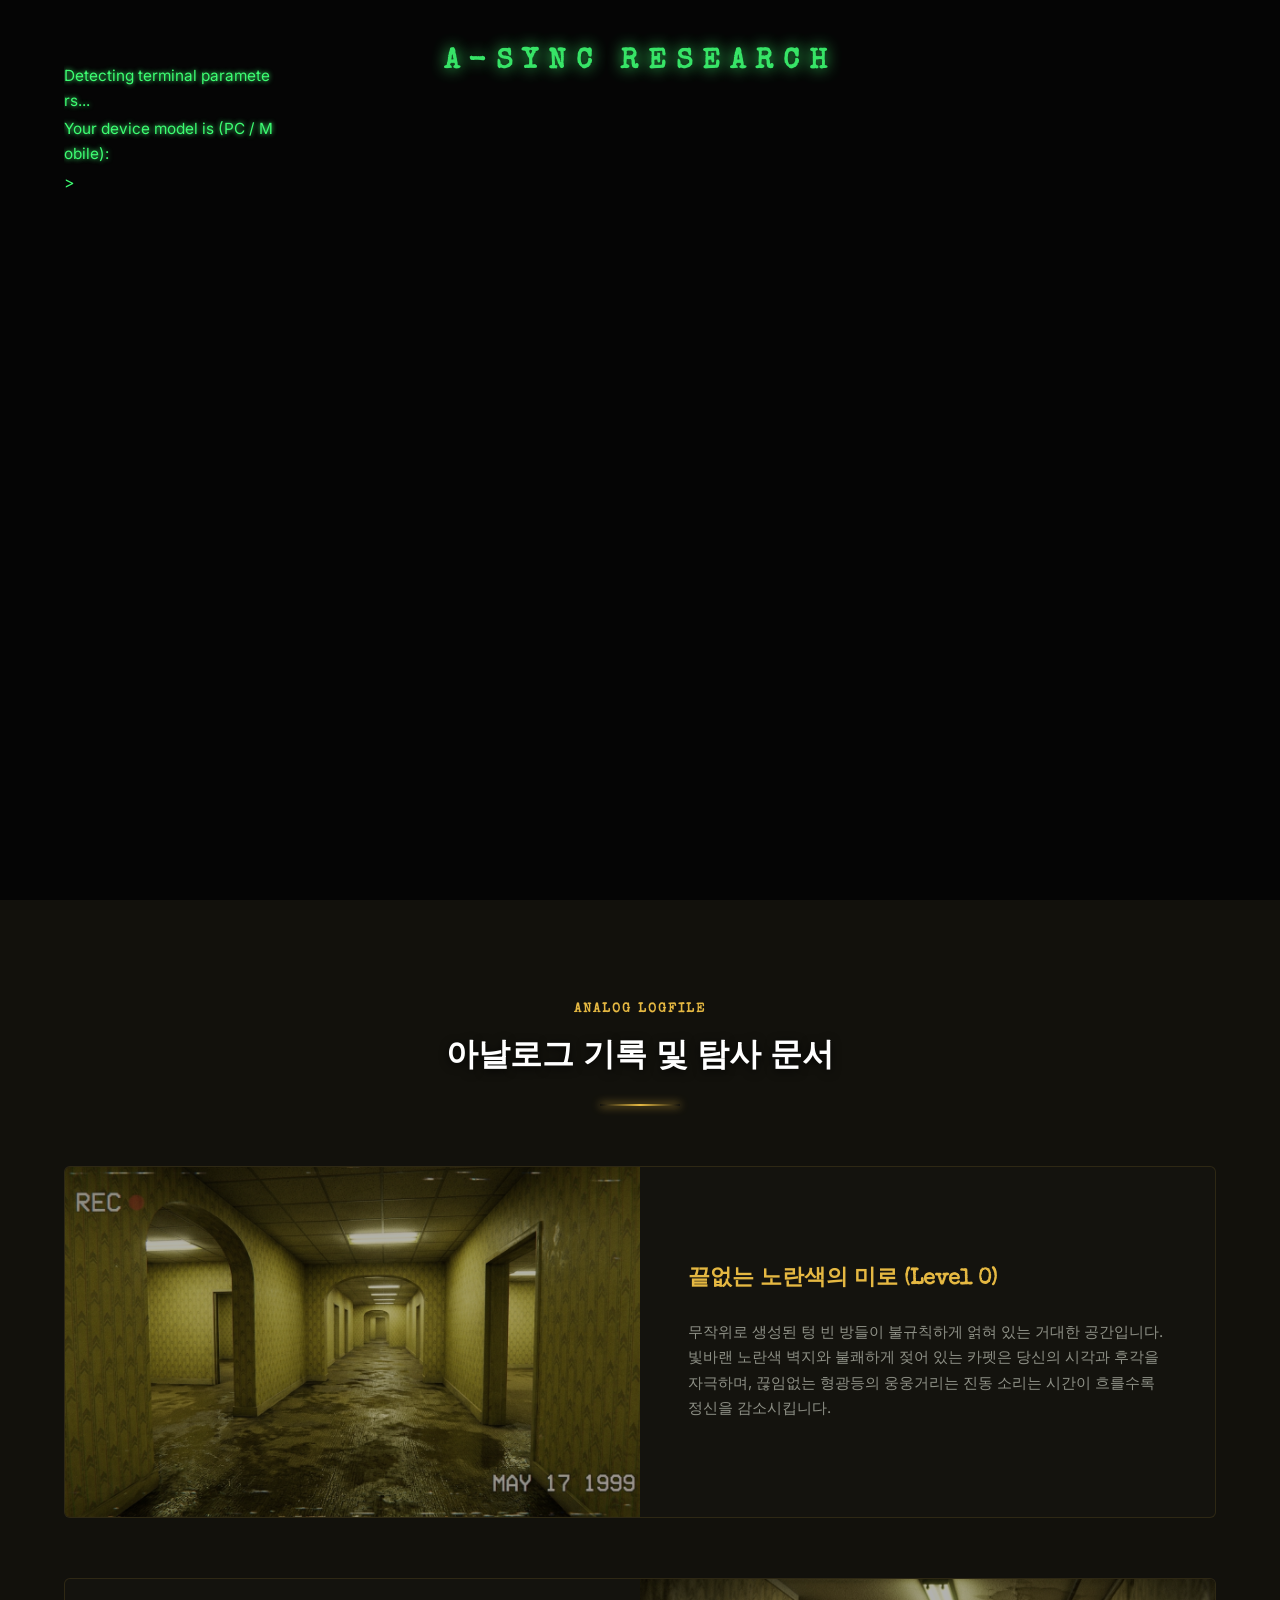
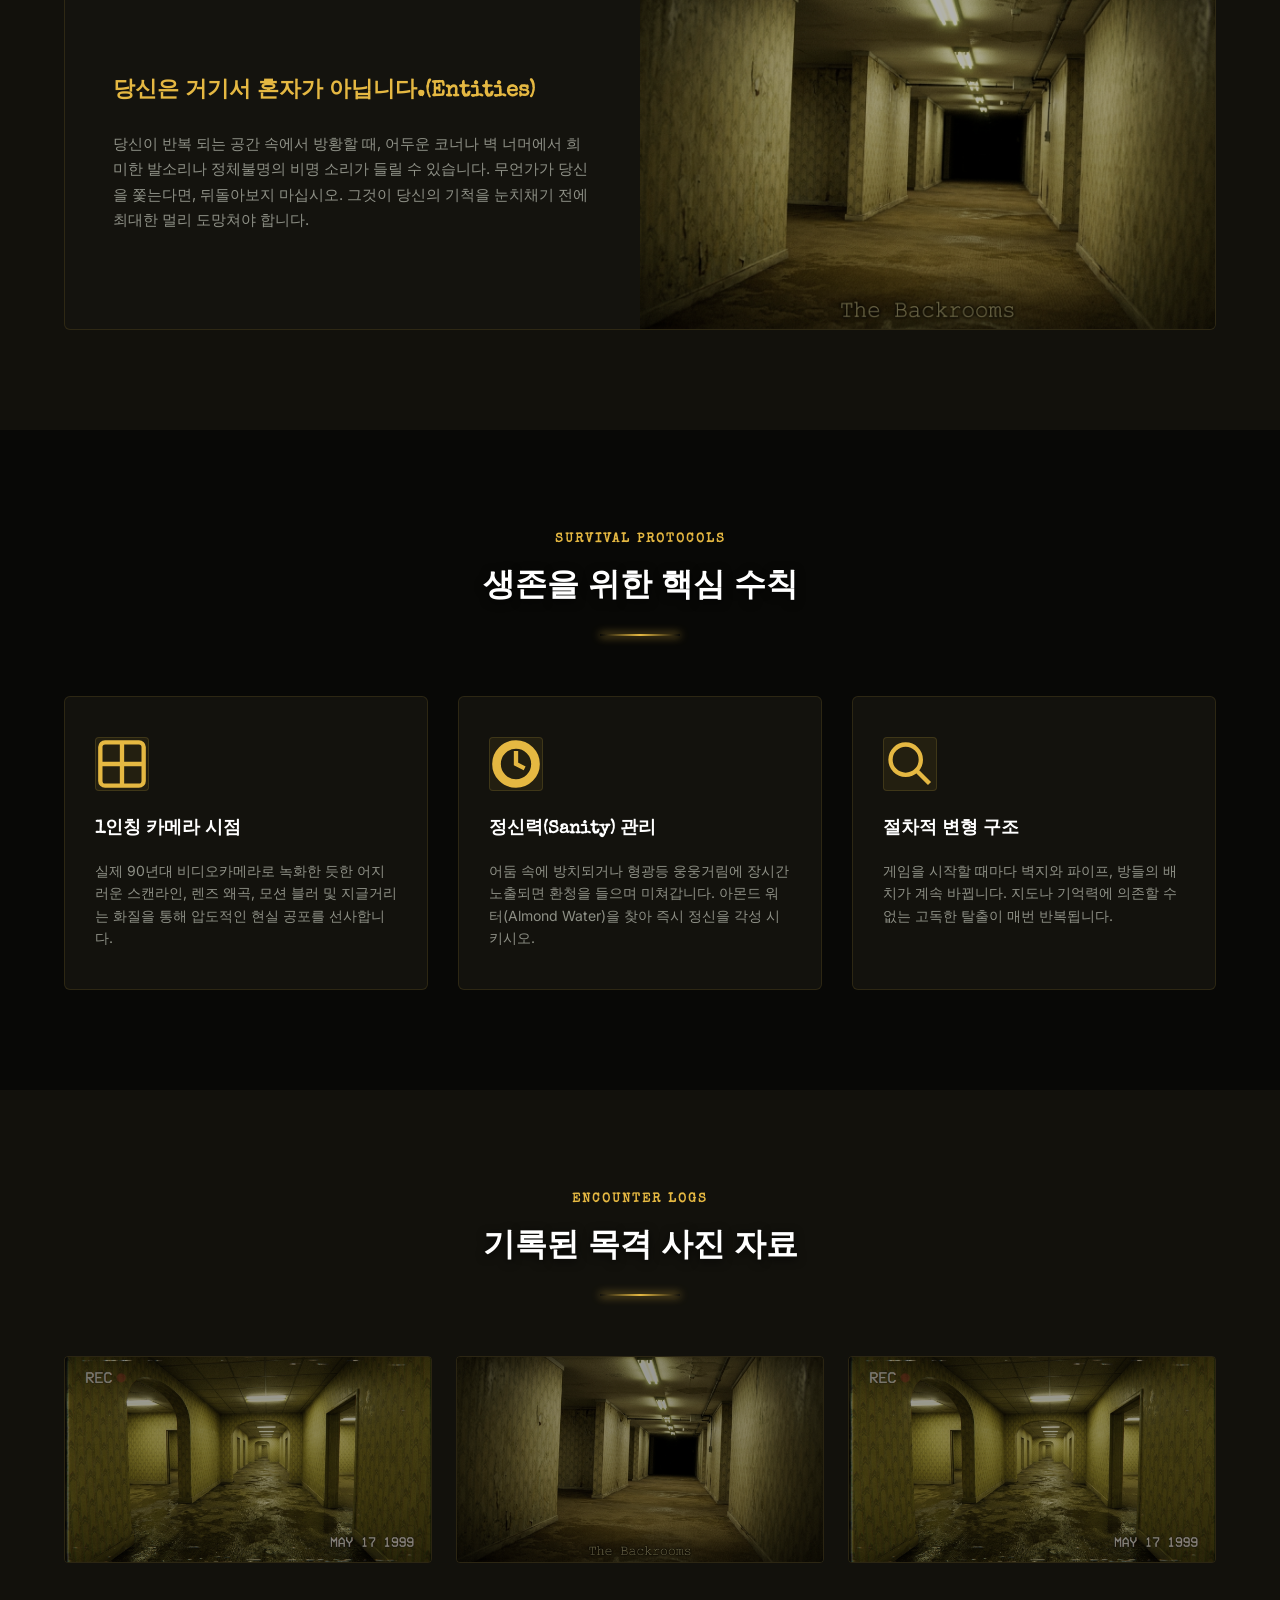
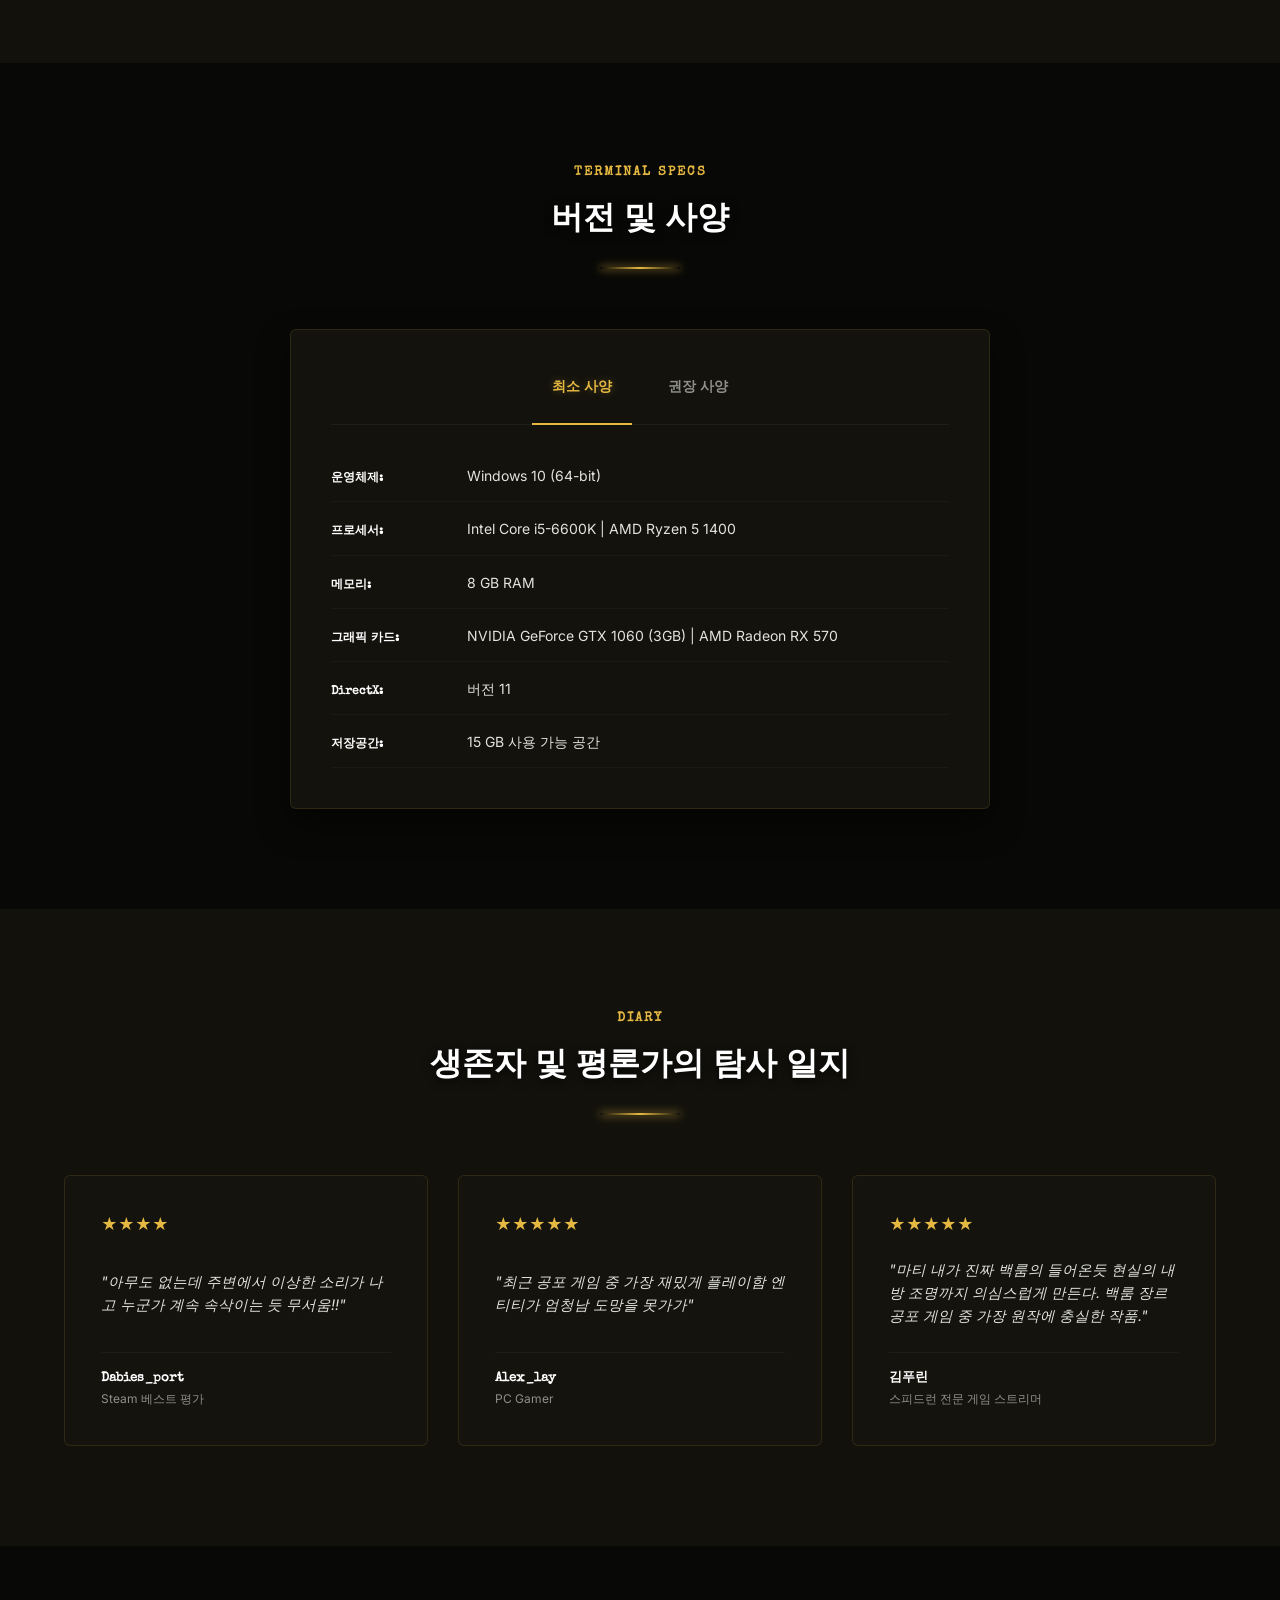
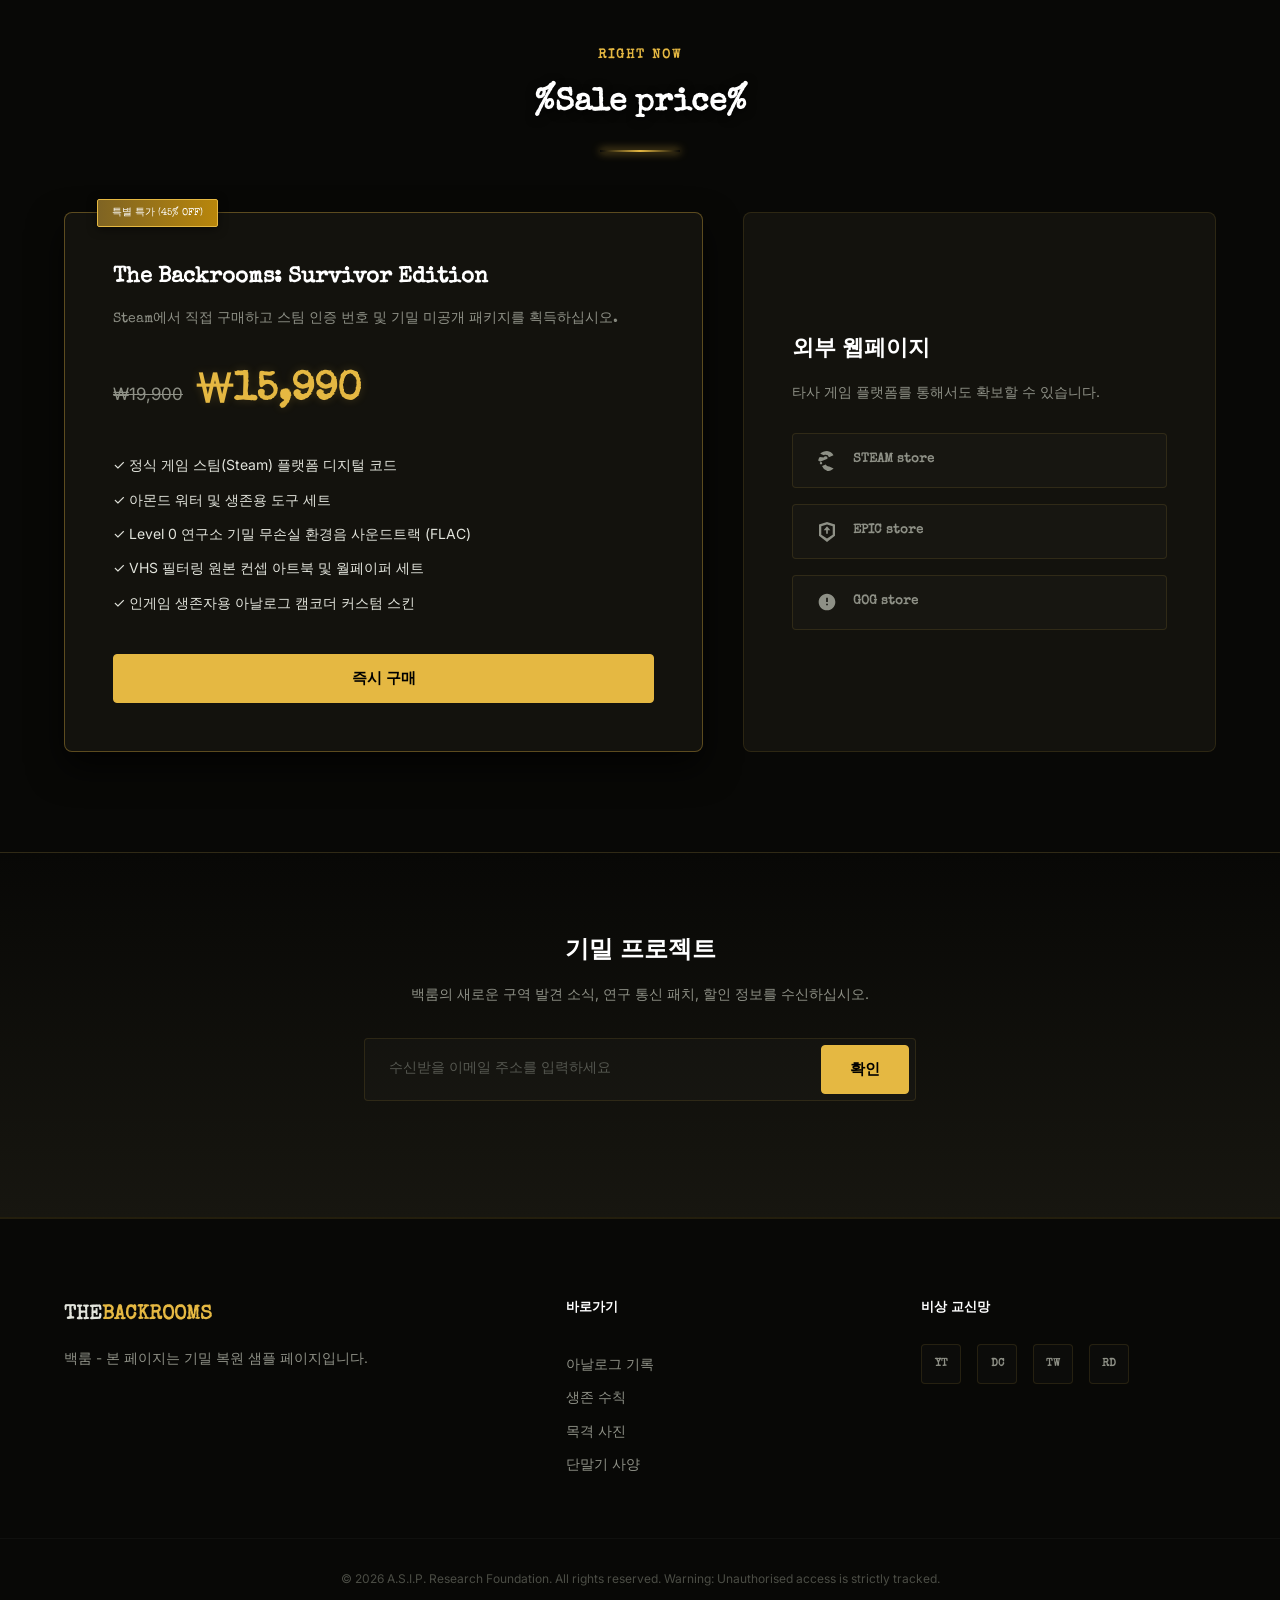
==== commit 5dc779bb: "index.html" ====
--- a/index.html
+++ b/index.html
@@ -29,9 +29,10 @@
     <link rel="stylesheet" href="style.css?v=2">
 </head>
 <body class="backrooms-theme">
+    <div id="screen-glitch-overlay" class="screen-glitch-overlay"></div>
 
     <!-- Black Screen Fade Overlay -->
-    <div id="black-screen" style="position:fixed; top:0; left:0; width:100vw; height:100vh; background:rgba(0,0,0,0.7); backdrop-filter: blur(5px); -webkit-backdrop-filter: blur(5px); z-index:999997; pointer-events:none; transition: opacity 2.5s ease-in-out; cursor: none;"></div>
+    <div id="black-screen" style="position:fixed; top:0; left:0; width:100vw; height:100vh; background:#000000; z-index:999997; pointer-events:none; transition: opacity 4s ease-in-out; cursor: none;"></div>
 
     <!-- Login Screen Overlay -->
     <div id="login-screen" class="hidden" style="position:fixed; top:0; left:0; width:100vw; height:100vh; background:rgba(0,0,0,0.8); backdrop-filter: blur(8px); -webkit-backdrop-filter: blur(8px); z-index:999998; display:flex; justify-content:center; align-items:center; flex-direction:column; color:var(--color-terminal); font-family:var(--font-retro); opacity:0; transition: opacity 1s ease-in-out; cursor: none;">
@@ -69,57 +70,443 @@
     <div class="vhs-overlay"></div>
     <div class="vhs-static"></div>
 
-    <!-- A-Sync Database Main Portal -->
-    <div id="async-portal">
-        <header class="async-header">
-            <div class="async-logo">A-SYNC <span>RESEARCH DATABASE</span></div>
-            <div class="security-level">CLEARANCE: LEVEL 4 (OVERSEER)</div>
-        </header>
-
-        <main class="async-dashboard">
-            <aside class="async-sidebar">
-                <ul>
-                    <li class="active">PROJECT KV-31</li>
-                    <li>ENTITY LOGS</li>
-                    <li>EXPEDITION REPORTS</li>
-                    <li>QUARANTINE PROTOCOL</li>
-                </ul>
-            </aside>
-
-            <section class="async-content">
-                <div class="panel warning-panel">
-                    <h3>[ UNAUTHORIZED ACCESS ATTEMPT DETECTED ]</h3>
-                    <p>Origin: UNKNOWN_VECTOR. Please proceed with caution. Reality anchors are currently at 84% capacity.</p>
-                </div>
-
-                <div class="panel-grid">
-                    <div class="panel data-panel">
-                        <h3>FILE: LEVEL_0.DAT</h3>
-                        <p><strong>Description:</strong> A non-linear space resembling the back rooms of a commercial building. Approximately 600 million square miles of randomly segmented rooms.</p>
-                        <p class="redacted-text">Visual contact with entity <span class="redacted">[REDACTED]</span> confirmed at 1400 hours.</p>
-                        <button class="db-btn">VIEW FULL REPORT</button>
-                    </div>
+    <!-- Header Navigation -->
+    <header class="navbar" id="main-navbar">
+        <div class="nav-container">
+            <a href="#" class="nav-logo">
+                <span class="logo-text">THE</span><span class="logo-highlight">BACKROOMS</span>
+            </a>
+            <nav class="nav-menu" id="nav-menu">
+                <a href="#about" class="nav-link">아날로그 기록</a>
+                <a href="#features" class="nav-link">생존 수칙</a>
+                <a href="#gallery" class="nav-link">목격담</a>
+                <a href="#specs" class="nav-link">버전</a>
+                <a href="#reviews" class="nav-link">탐사 일지</a>
+                <a href="#purchase" class="btn btn-secondary nav-buy-btn">%할인 가격%</a>
+            </nav>
+            <button class="nav-toggle" id="nav-toggle" aria-label="메뉴 토글">
+                <span class="bar"></span>
+                <span class="bar"></span>
+                <span class="bar"></span>
+            </button>
+        </div>
+    </header>
+
+    <!-- Hero Section -->
+    <section class="hero" id="home">
+        <div class="hero-bg" style="background-image: linear-gradient(to bottom, rgba(10, 9, 8, 0.5), rgba(10, 9, 8, 0.98)), url('./assets/hero_bg.jpg');"></div>
+        <div class="hero-content-wrapper">
+            <div class="container hero-container">
+                <div class="hero-text-block">
+                    <span class="hero-badge glitch-flicker">⚠️ [접속 승인] 기밀 프로젝트 #009_LEVEL_0</span>
+                    <h1 class="hero-title glitch-text" data-text="THE BACKROOMS">THE BACKROOMS<br><span class="gradient-text font-retro">LEVEL -0-</span></h1>
+                    <p class="hero-description">
+                        노란색 벽지, 축축하고 불쾌한 젖은 카펫 냄새, 그리고 끊임없이 웅웅거리는 형광등 소리... 당신이 실수로 현실에서 떨어져 나갔을 때 그저 어느 평범한 공간. '그들'이 당신의 존재를 알아차리기 전에 탈출구를 찾으십시오.
+                    </p>
+                    <div class="hero-cta-group">
+                        <a href="#purchase" class="btn btn-primary btn-glow font-retro">지금 구매</a>
+                        <button class="btn btn-outline font-retro" id="play-trailer-btn">
+                            <svg class="play-icon" viewBox="0 0 24 24" fill="currentColor">
+                                <path d="M8 5v14l11-7z"/>
+                            </svg>
+                            기록일지 재생
+                        </button>
+                    </div>
+                </div>
+                <div class="hero-media-block">
+                    <div class="hero-card-glowing">
+                        <div class="video-container vhs-frame">
+                            <div class="vhs-rec-indicator">● REC</div>
+                            <div class="vhs-time-indicator">00:04:29 AM</div>
+                            <img src="./assets/screenshot_1.jpg" alt="The Backrooms Level 0" class="video-placeholder">
+                            <button class="play-overlay-btn" id="play-video-btn" aria-label="재생">
+                                <span class="play-arrow"></span>
+                            </button>
+                            <div class="video-title-bar">TAPE_092: FOUND FOOTAGE - FIRST EXPLORATION</div>
+                        </div>
+                    </div>
+                </div>
+            </div>
+        </div>
+    </section>
+
+    <!-- Game Description Section -->
+    <section class="about" id="about">
+        <div class="container">
+            <div class="section-header">
+                <span class="subtitle">ANALOG LOGFILE</span>
+                <h2 class="section-title text-flicker">아날로그 기록 및 탐사 문서</h2>
+                <div class="header-line"></div>
+            </div>
+            <div class="about-grid">
+                <div class="about-card-large">
+                    <div class="about-card-img" style="background-image: url('./assets/screenshot_1.jpg');"></div>
+                    <div class="about-card-content">
+                        <h3>끝없는 노란색의 미로 (Level 0)</h3>
+                        <p>
+                            무작위로 생성된 텅 빈 방들이 불규칙하게 얽혀 있는 거대한 공간입니다. 빛바랜 노란색 벽지와 불쾌하게 젖어 있는 카펫은 당신의 시각과 후각을 자극하며, 끊임없는 형광등의 웅웅거리는 진동 소리는 시간이 흐를수록 정신을 감소시킵니다.
+                        </p>
+                    </div>
+                </div>
+                <div class="about-card-large reverse">
+                    <div class="about-card-img" style="background-image: url('./assets/screenshot_2.jpg');"></div>
+                    <div class="about-card-content">
+                        <h3>당신은 거기서 혼자가 아닙니다.(Entities)</h3>
+                        <p>
+                            당신이 반복 되는 공간 속에서 방황할 때, 어두운 코너나 벽 너머에서 희미한 발소리나 정체불명의 비명 소리가 들릴 수 있습니다. 무언가가 당신을 쫓는다면, 뒤돌아보지 마십시오. 그것이 당신의 기척을 눈치채기 전에 최대한 멀리 도망쳐야 합니다.
+                        </p>
+                    </div>
+                </div>
+            </div>
+        </div>
+    </section>
+
+    <!-- Key Features Section -->
+    <section class="features" id="features">
+        <div class="container">
+            <div class="section-header">
+                <span class="subtitle">SURVIVAL PROTOCOLS</span>
+                <h2 class="section-title">생존을 위한 핵심 수칙</h2>
+                <div class="header-line"></div>
+            </div>
+            <div class="features-grid">
+                <div class="feature-card">
+                    <div class="feature-icon">
+                        <svg viewBox="0 0 24 24" fill="none" stroke="currentColor" stroke-width="2">
+                            <rect x="2" y="2" width="20" height="20" rx="2.18" ry="2.18"/>
+                            <line x1="12" y1="2" x2="12" y2="22"/>
+                            <line x1="2" y1="12" x2="22" y2="12"/>
+                        </svg>
+                    </div>
+                    <h3>1인칭 카메라 시점</h3>
+                    <p>실제 90년대 비디오카메라로 녹화한 듯한 어지러운 스캔라인, 렌즈 왜곡, 모션 블러 및 지글거리는 화질을 통해 압도적인 현실 공포를 선사합니다.</p>
+                </div>
+                <div class="feature-card">
+                    <div class="feature-icon">
+                        <svg viewBox="0 0 24 24" fill="none" stroke="currentColor" stroke-width="2">
+                            <path d="M12 2a10 10 0 0 0-10 10c0 5.523 4.477 10 10 10s10-4.477 10-10A10 10 0 0 0 12 2zm0 18a8 8 0 1 1 0-16 8 8 0 0 1 0 16z"/>
+                            <path d="M12 6v6l4 2"/>
+                        </svg>
+                    </div>
+                    <h3>정신력(Sanity) 관리</h3>
+                    <p>어둠 속에 방치되거나 형광등 웅웅거림에 장시간 노출되면 환청을 들으며 미쳐갑니다. 아몬드 워터(Almond Water)을 찾아 즉시 정신을 각성 시키시오.</p>
+                </div>
+                <div class="feature-card">
+                    <div class="feature-icon">
+                        <svg viewBox="0 0 24 24" fill="none" stroke="currentColor" stroke-width="2">
+                            <path d="M21 21L15 15M17 10C17 13.866 13.866 17 10 17C6.13401 17 3 13.866 3 10C3 6.13401 6.13401 3 10 3C13.866 3 17 6.13401 17 10Z" />
+                        </svg>
+                    </div>
+                    <h3>절차적 변형 구조</h3>
+                    <p>게임을 시작할 때마다 벽지와 파이프, 방들의 배치가 계속 바뀝니다. 지도나 기억력에 의존할 수 없는 고독한 탈출이 매번 반복됩니다.</p>
+                </div>
+            </div>
+        </div>
+    </section>
+
+    <!-- Screenshot Gallery Section -->
+    <section class="gallery" id="gallery">
+        <div class="container">
+            <div class="section-header">
+                <span class="subtitle">ENCOUNTER LOGS</span>
+                <h2 class="section-title">기록된 목격 사진 자료</h2>
+                <div class="header-line"></div>
+            </div>
+            <div class="gallery-grid">
+                <div class="gallery-item" data-index="0">
+                    <img src="./assets/screenshot_1.jpg" alt="Level 0: 노란 벽지와 젖은 카펫 구조">
+                    <div class="gallery-overlay">
+                        <span>파일 복원</span>
+                    </div>
+                </div>
+                <div class="gallery-item" data-index="1">
+                    <img src="./assets/screenshot_2.jpg" alt="Level 1: 기괴한 파이프 지하 통로">
+                    <div class="gallery-overlay">
+                        <span>파일 복원</span>
+                    </div>
+                </div>
+                <div class="gallery-item" data-index="2">
+                    <img src="./assets/screenshot_3.jpg" alt="Level 37: 몽환적이지만 기괴한 풀룸(Poolrooms)">
+                    <div class="gallery-overlay">
+                        <span>파일 복원</span>
+                    </div>
+                </div>
+            </div>
+        </div>
+    </section>
+
+    <!-- System Requirements Section -->
+    <section class="specs" id="specs">
+        <div class="container">
+            <div class="section-header">
+                <span class="subtitle">TERMINAL SPECS</span>
+                <h2 class="section-title">버전 및 사양</h2>
+                <div class="header-line"></div>
+            </div>
+            <div class="specs-wrapper">
+                <div class="specs-tabs">
+                    <button class="spec-tab-btn active font-retro" data-tab="min">최소 사양</button>
+                    <button class="spec-tab-btn font-retro" data-tab="rec">권장 사양</button>
+                </div>
+                <div class="specs-content active" id="spec-min">
+                    <ul class="spec-list">
+                        <li><strong>운영체제:</strong> Windows 10 (64-bit)</li>
+                        <li><strong>프로세서:</strong> Intel Core i5-6600K | AMD Ryzen 5 1400</li>
+                        <li><strong>메모리:</strong> 8 GB RAM</li>
+                        <li><strong>그래픽 카드:</strong> NVIDIA GeForce GTX 1060 (3GB) | AMD Radeon RX 570</li>
+                        <li><strong>DirectX:</strong> 버전 11</li>
+                        <li><strong>저장공간:</strong> 15 GB 사용 가능 공간</li>
+                    </ul>
+                </div>
+                <div class="specs-content" id="spec-rec">
+                    <ul class="spec-list">
+                        <li><strong>운영체제:</strong> Windows 10/11 (64-bit)</li>
+                        <li><strong>프로세서:</strong> Intel Core i7-8700K | AMD Ryzen 5 3600X</li>
+                        <li><strong>메모리:</strong> 16 GB RAM</li>
+                        <li><strong>그래픽 카드:</strong> NVIDIA GeForce RTX 2060 (6GB) | AMD Radeon RX 5600 XT (빛 추적 및 그림자 필수)</li>
+                        <li><strong>DirectX:</strong> 버전 12</li>
+                        <li><strong>저장공간:</strong> 15 GB 사용 가능 공간 (SSD 권장)</li>
+                    </ul>
+                </div>
+            </div>
+        </div>
+    </section>
+
+    <!-- Reviews Section -->
+    <section class="reviews" id="reviews">
+        <div class="container">
+            <div class="section-header">
+                <span class="subtitle">DIARY</span>
+                <h2 class="section-title">생존자 및 평론가의 탐사 일지</h2>
+                <div class="header-line"></div>
+            </div>
+            <div class="reviews-slider">
+                <div class="review-card">
+                    <div class="review-stars">★★★★</div>
+                    <p class="review-text">"아무도 없는데 주변에서 이상한 소리가 나고 누군가 계속 속삭이는 듯 무서움!!"</p>
+                    <div class="review-author">
+                        <span class="author-name">Dabies_port</span>
+                        <span class="author-title">Steam 베스트 평가</span>
+                    </div>
+                </div>
+                <div class="review-card">
+                    <div class="review-stars">★★★★★</div>
+                    <p class="review-text">"최근 공포 게임 중 가장 재밌게 플레이함 엔티티가 엄청남 도망을 못가가"</p>
+                    <div class="review-author">
+                        <span class="author-name">Alex_lay</span>
+                        <span class="author-title">PC Gamer</span>
+                    </div>
+                </div>
+                <div class="review-card">
+                    <div class="review-stars">★★★★★</div>
+                    <p class="review-text">"마티 내가 진짜 백룸의 들어온듯 현실의 내 방 조명까지 의심스럽게 만든다. 백룸 장르 공포 게임 중 가장 원작에 충실한 작품."</p>
+                    <div class="review-author">
+                        <span class="author-name">김푸린</span>
+                        <span class="author-title">스피드런 전문 게임 스트리머</span>
+                    </div>
+                </div>
+            </div>
+        </div>
+    </section>
+
+    <!-- Purchase Section -->
+    <section class="purchase" id="purchase">
+        <div class="container">
+            <div class="section-header">
+                <span class="subtitle">Right now</span>
+                <h2 class="section-title text-flicker">%Sale price%</h2>
+                <div class="header-line"></div>
+            </div>
+            <div class="purchase-grid">
+                <!-- Direct Website Purchase Card (Premium Highlighted) -->
+                <div class="purchase-card direct-card backrooms-card">
+                    <div class="card-badge glitch-flicker">특별 특가 (45% OFF)</div>
+                    <h3 class="font-retro">The Backrooms: Survivor Edition</h3>
+                    <p class="card-desc font-retro">Steam에서 직접 구매하고 스팀 인증 번호 및 기밀 미공개 패키지를 획득하십시오.</p>
+                    <div class="price-block">
+                        <span class="price-original">₩19,900</span>
+                        <span class="price-current font-retro">₩15,990</span>
+                    </div>
+                    <ul class="card-features">
+                        <li>✓ 정식 게임 스팀(Steam) 플랫폼 디지털 코드</li>
+                        <li>✓ 아몬드 워터 및 생존용 도구 세트</li>
+                        <li>✓ Level 0 연구소 기밀 무손실 환경음 사운드트랙 (FLAC)</li>
+                        <li>✓ VHS 필터링 원본 컨셉 아트북 및 월페이퍼 세트</li>
+                        <li>✓ 인게임 생존자용 아날로그 캠코더 커스텀 스킨</li>
+                    </ul>
+                    <button class="btn btn-primary btn-glow btn-block font-retro" id="direct-buy-btn">즉시 구매</button>
+                </div>
+
+                <!-- Third Party Platform Links -->
+                <div class="purchase-card platforms-card">
+                    <h3>외부 웹페이지</h3>
+                    <p class="card-desc">타사 게임 플랫폼를 통해서도 확보할 수 있습니다.</p>
                     
-                    <div class="panel video-panel">
-                        <h3>SECURITY FOOTAGE - SECTOR 4</h3>
-                        <div class="video-container" style="margin-top:15px; border: 1px solid #333;">
-                            <iframe width="100%" height="250" src="https://www.youtube.com/embed/H4dGpz6cnHo?autoplay=1&mute=1&loop=1&playlist=H4dGpz6cnHo" title="The Backrooms (Found Footage)" frameborder="0" allow="accelerometer; autoplay; clipboard-write; encrypted-media; gyroscope; picture-in-picture" allowfullscreen></iframe>
+                    <div class="platform-buttons-list">
+                        <a href="https://store.steampowered.com" target="_blank" rel="noopener noreferrer" class="platform-btn steam-btn font-retro">
+                            <span class="platform-icon">
+                                <svg viewBox="0 0 24 24" fill="currentColor" width="20" height="20">
+                                    <path d="M12 .007c-3.155 0-6.002 1.226-8.12 3.208l4.492 1.848c.57-.35 1.25-.558 1.98-.558a4.14 4.14 0 0 1 3.97 2.977l5.485-2.285A9.97 9.97 0 0 0 12 .007zm-1.65 6.345a2.5 2.5 0 0 0-2.316 1.545l4.316 1.777a2.5 2.5 0 0 0-2-3.322zm-7.142.87a9.92 9.92 0 0 0-1.85 4.382c.07-.015.132-.047.2-.047.96 0 1.78.618 2.08 1.48l9.043-3.766a2.49 2.49 0 0 0-1.576-1.12L3.208 7.222zm1.616 6.071c-.772 0-1.4.628-1.4 1.4s.628 1.4 1.4 1.4 1.4-.628 1.4-1.4-.628-1.4-1.4-1.4zM12 23.993c3.082 0 5.875-1.173 7.978-3.076l-5.322-2.215a4.15 4.15 0 0 1-4.156-2.58l-4.5 1.85a9.96 9.96 0 0 0 5.996 5.86c.002.062.004.101.004.161z"/>
+                                </svg>
+                            </span>
+                            <span>STEAM store</span>
+                        </a>
+                        <a href="https://store.epicgames.com" target="_blank" rel="noopener noreferrer" class="platform-btn epic-btn font-retro">
+                            <span class="platform-icon">
+                                <svg viewBox="0 0 24 24" fill="currentColor" width="20" height="20">
+                                    <path d="M12 0L2.4 3v13.5l9.6 7.5 9.6-7.5V3zm0 2.87L18.86 5v10.37L12 19.86l-6.86-4.49V5zm0 2.27L8 10h3v4h2v-4h3z"/>
+                                </svg>
+                            </span>
+                            <span>EPIC store</span>
+                        </a>
+                        <a href="https://www.gog.com" target="_blank" rel="noopener noreferrer" class="platform-btn gog-btn font-retro">
+                            <span class="platform-icon">
+                                <svg viewBox="0 0 24 24" fill="currentColor" width="20" height="20">
+                                    <path d="M12 2C6.48 2 2 6.48 2 12s4.48 10 10 10 10-4.48 10-10S17.52 2 12 2zm1 14h-2v-2h2v2zm0-4h-2V7h2v5z"/>
+                                </svg>
+                            </span>
+                            <span>GOG store</span>
+                        </a>
+                    </div>
+                </div>
+            </div>
+        </div>
+    </section>
+
+    <!-- Newsletter Section -->
+    <section class="newsletter">
+        <div class="container newsletter-container">
+            <h3 class="font-retro">기밀 프로젝트</h3>
+            <p>백룸의 새로운 구역 발견 소식, 연구 통신 패치, 할인 정보를 수신하십시오.</p>
+            <form class="newsletter-form" id="newsletter-form">
+                <input type="email" placeholder="수신받을 이메일 주소를 입력하세요" required id="newsletter-email" aria-label="이메일 주소" class="font-retro">
+                <button type="submit" class="btn btn-primary font-retro">확인</button>
+            </form>
+            <div class="newsletter-msg" id="newsletter-msg"></div>
+        </div>
+    </section>
+
+    <!-- Footer -->
+    <footer class="footer">
+        <div class="container footer-container">
+            <div class="footer-info">
+                <div class="footer-logo">THE<span>BACKROOMS</span></div>
+                <p>백룸 - 본 페이지는 기밀 복원 샘플 페이지입니다.</p>
+            </div>
+            <div class="footer-links font-retro">
+                <h4>바로가기</h4>
+                <a href="#about">아날로그 기록</a>
+                <a href="#features">생존 수칙</a>
+                <a href="#gallery">목격 사진</a>
+                <a href="#specs">단말기 사양</a>
+            </div>
+            <div class="footer-social font-retro">
+                <h4>비상 교신망</h4>
+                <div class="social-icons">
+                    <a href="#" aria-label="YouTube">YT</a>
+                    <a href="#" aria-label="Discord">DC</a>
+                    <a href="#" aria-label="Twitter">TW</a>
+                    <a href="#" aria-label="Reddit">RD</a>
+                </div>
+            </div>
+        </div>
+        <div class="footer-bottom">
+            <p>&copy; 2026 A.S.I.P. Research Foundation. All rights reserved. Warning: Unauthorised access is strictly tracked.</p>
+        </div>
+    </footer>
+
+    <!-- Video/Trailer Modal (VHS Corrupted Style) -->
+    <div class="modal" id="video-modal">
+        <div class="modal-backdrop" id="video-modal-backdrop"></div>
+        <div class="modal-wrapper modal-video-wrapper vhs-glow-frame">
+            <button class="modal-close" id="video-modal-close" aria-label="닫기">&times;</button>
+            <div class="modal-content">
+                <div class="video-ratio-box">
+                    <!-- The Backrooms Found Footage theme matching video -->
+                    <iframe src="https://www.youtube.com/embed/PIiJSKzF82c?enablejsapi=1" title="YouTube video player" frameborder="0" allow="accelerometer; autoplay; clipboard-write; encrypted-media; gyroscope; picture-in-picture; web-share" allowfullscreen id="trailer-iframe"></iframe>
+                </div>
+            </div>
+        </div>
+    </div>
+
+    <!-- Lightbox Gallery Modal -->
+    <div class="modal" id="lightbox-modal">
+        <div class="modal-backdrop" id="lightbox-backdrop"></div>
+        <div class="modal-wrapper modal-lightbox-wrapper">
+            <button class="modal-close" id="lightbox-close" aria-label="닫기">&times;</button>
+            <div class="modal-content lightbox-content">
+                <img src="" id="lightbox-img" alt="확대된 이미지">
+                <div class="lightbox-caption" id="lightbox-caption"></div>
+                <button class="lightbox-nav prev" id="lightbox-prev" aria-label="이전 이미지">&#10094;</button>
+                <button class="lightbox-nav next" id="lightbox-next" aria-label="다음 이미지">&#10095;</button>
+            </div>
+        </div>
+    </div>
+
+    <!-- Purchase/Checkout Modal (A.S.I.P. Terminal Database Style) -->
+    <div class="modal" id="checkout-modal">
+        <div class="modal-backdrop" id="checkout-backdrop"></div>
+        <div class="modal-wrapper modal-checkout-wrapper terminal-border">
+            <button class="modal-close" id="checkout-close" aria-label="닫기">&times;</button>
+            <div class="modal-content checkout-content terminal-bg">
+                <div class="checkout-header">
+                    <h2 class="terminal-green">A.S.I.P. SECURE TERMINAL v4.1</h2>
+                    <p class="terminal-muted">보안 연결을 통해 생존키 암호 결제를 승인하고 스팀키를 추출합니다.</p>
+                </div>
+                
+                <div class="checkout-body" id="checkout-form-container">
+                    <div class="order-summary terminal-summary">
+                        <span class="item-name terminal-green">TAPE: Lost in the Liminal (Direct)</span>
+                        <span class="item-price terminal-yellow">₩11,000</span>
+                    </div>
+                    
+                    <form id="checkout-form" class="checkout-form">
+                        <div class="form-group">
+                            <label for="buyer-email" class="terminal-label">수신용 이메일 터미널</label>
+                            <input type="email" id="buyer-email" required placeholder="name@domain.com" class="terminal-input">
                         </div>
-                    </div>
+                        <div class="form-group">
+                            <label for="card-number" class="terminal-label">보안 카드 식별번호</label>
+                            <input type="text" id="card-number" required placeholder="0000 - 0000 - 0000 - 0000" maxlength="19" class="terminal-input">
+                        </div>
+                        <div class="form-row">
+                            <div class="form-group">
+                                <label for="card-expiry" class="terminal-label">만료 일자 (MM/YY)</label>
+                                <input type="text" id="card-expiry" required placeholder="MM/YY" maxlength="5" class="terminal-input">
+                            </div>
+                            <div class="form-group">
+                                <label for="card-cvc" class="terminal-label">보안 암호 (CVC)</label>
+                                <input type="password" id="card-cvc" required placeholder="***" maxlength="3" class="terminal-input">
+                            </div>
+                        </div>
+                        <div class="form-group-checkbox">
+                            <input type="checkbox" id="agree-terms" required>
+                            <label for="agree-terms" class="terminal-muted">본 데이터 전송 규정 및 자산 사용 동의에 승인합니다.</label>
+                        </div>
+                        <button type="submit" class="btn btn-primary btn-block terminal-btn" id="pay-submit-btn">
+                            [ 암호화 전송 및 결제 승인 ]
+                        </button>
+                    </form>
                 </div>
                 
-                <div class="panel data-panel log-panel">
-                    <h3>EXPEDITION LOG #092</h3>
-                    <div class="log-content">
-                        <p>> Team entered threshold at 0800.</p>
-                        <p>> Contact lost at 0845.</p>
-                        <p>> Last transmission: "The walls... they shifted."</p>
-                        <p>> Status: M.I.A.</p>
-                    </div>
-                </div>
-            </section>
-        </main>
+                <!-- Purchase Success View (Corrupted terminal) -->
+                <div class="checkout-success" id="checkout-success-container">
+                    <div class="success-icon terminal-success-icon">🔑</div>
+                    <h2 class="terminal-green font-retro">추출 완료: 스팀 코드 발급</h2>
+                    <p class="success-desc terminal-muted">보안 데이터 검증 승인. 귀하의 기밀 생존용 코드를 복사하십시오.</p>
+                    <div class="steam-key-box terminal-key-box">
+                        <span class="steam-key terminal-yellow" id="generated-steam-key">BC-E901-D34A-C992-E23B</span>
+                        <button class="btn btn-secondary btn-sm terminal-copy-btn" id="copy-key-btn">[코드 복사]</button>
+                    </div>
+                    <p class="success-note terminal-muted">동일 코드가 아카이브 전송을 위해 이메일(<span id="success-email" class="terminal-green"></span>)로 백업되었습니다.</p>
+                    <button class="btn btn-outline btn-block terminal-close-btn" id="success-close-btn">[ 터미널 종료 ]</button>
+                </div>
+            </div>
+        </div>
     </div>
+
+    <!-- Toast Notification (Corrupted) -->
+    <div class="toast terminal-toast" id="toast">SYSTEM: 코드가 복사되었습니다.</div>
 
     <script src="app.js?v=2"></script>
 </body>
